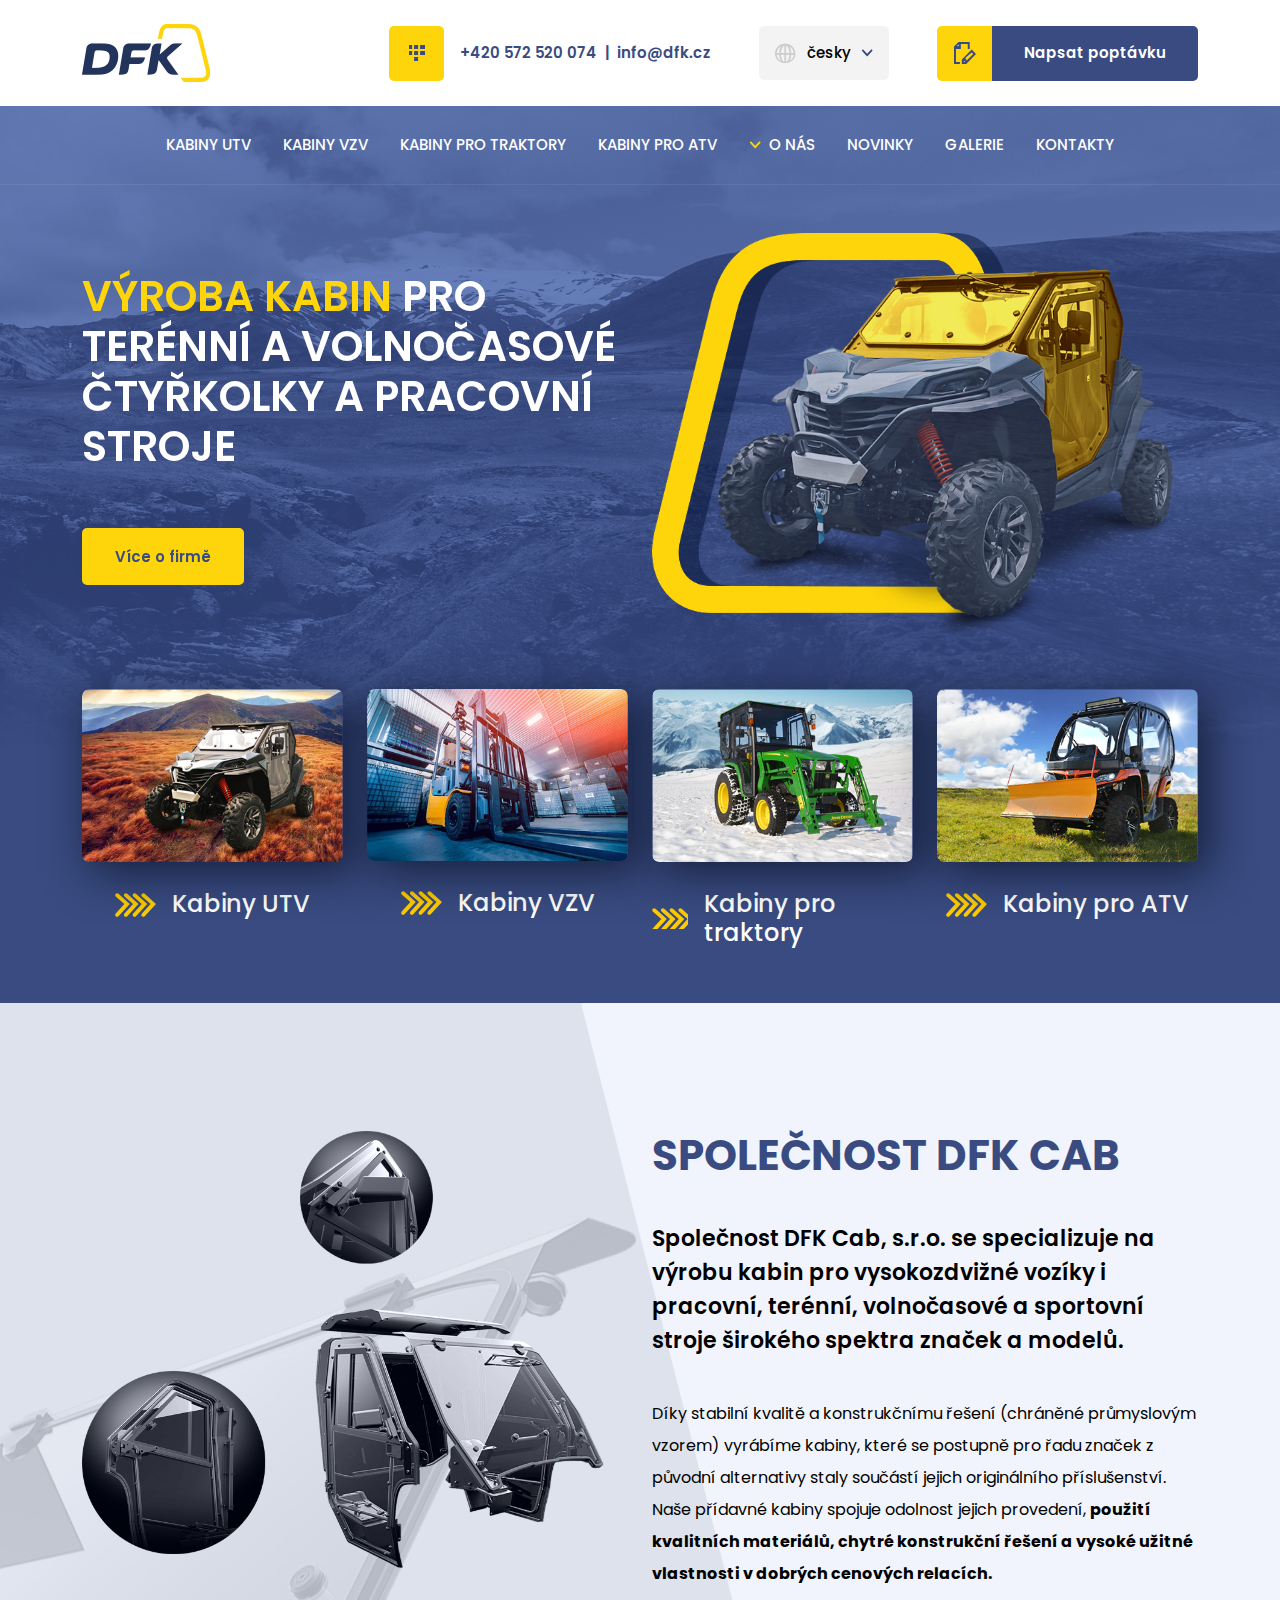
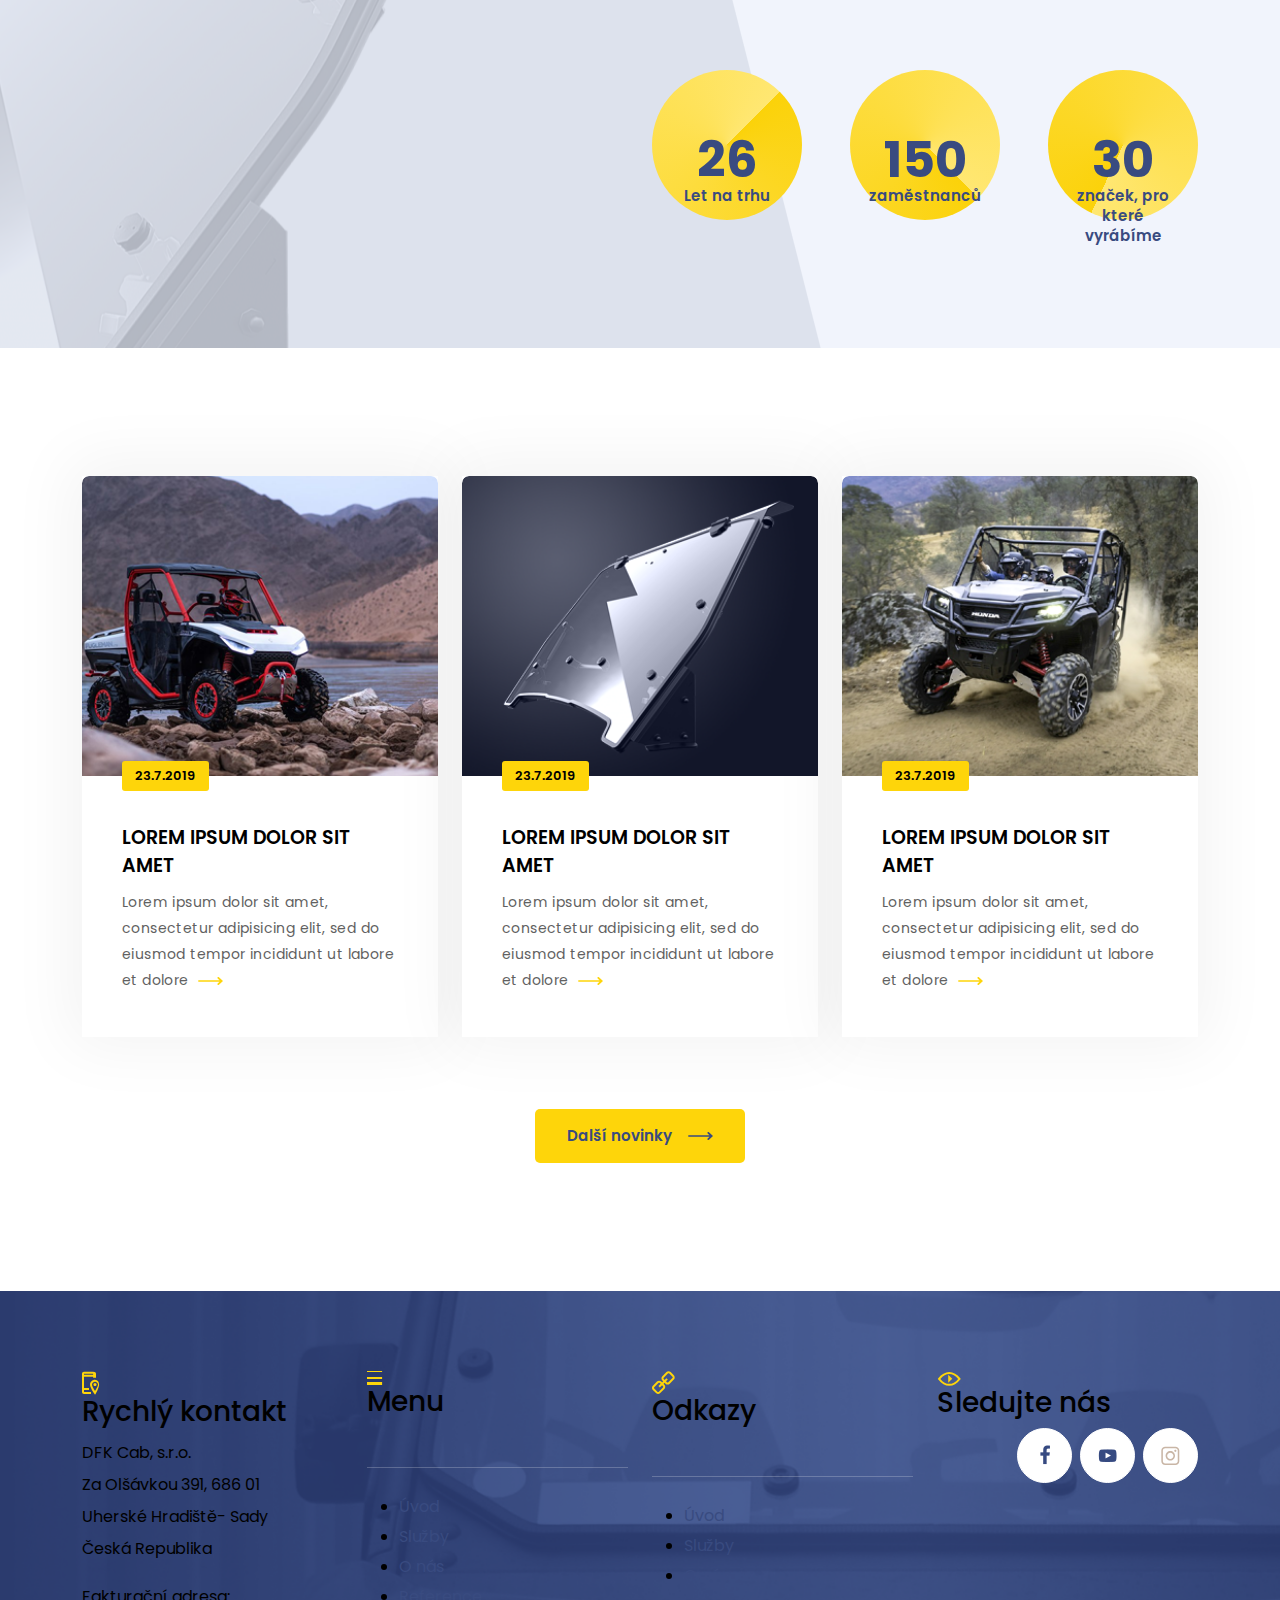
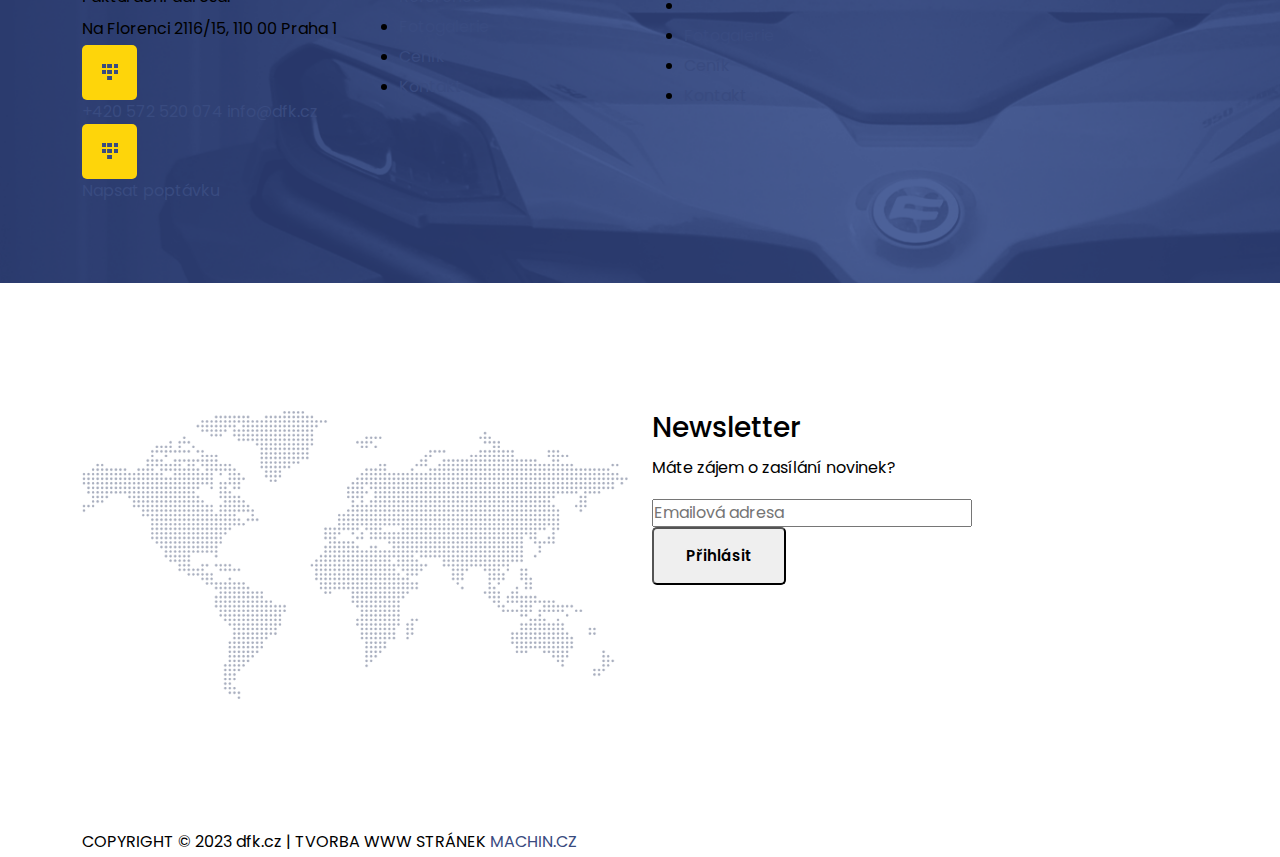
==== index.html @ b6620605 "homepage sections" ====
<!DOCTYPE html>
<html lang="cs">
<head>
    <!-- DEFAULTS -->
    <meta charset="UTF-8">
    <meta name="viewport" content="width=device-width, initial-scale=1.0">
    <title>VISIO-DENTE</title>
    <!-- FONTS -->
    <link rel="preconnect" href="https://fonts.googleapis.com">
    <link rel="preconnect" href="https://fonts.gstatic.com" crossorigin>
    <link href="https://fonts.googleapis.com/css2?family=Poppins:wght@300;400;500;600;700;800&display=swap" rel="stylesheet">
    <!-- STYLE -->
    <link rel="stylesheet" href="css/bootstrap.min.css">
    <link rel="stylesheet" href="css/owl.carousel.min.css">
    <link rel="stylesheet" href="css/owl.theme.default.min.css">
    <link rel="stylesheet" href="css/fancybox.css"> 
    <link rel="stylesheet" href="scss/main.css">
    <link rel="stylesheet" href="css/variables.css">
    <link rel="stylesheet" href="css/style.css">
</head>
<body>

    <!--
    <div class="header-message">
        <div class="container">
            <div class="header-message-content">
                <p>
                    <b>Lorem ipsum dolor sit amet,</b> consectetur adipisicing elit, sed do eiusmod tempor 
                    <a href="#">
                        incididunt ut labore.
                    </a>
                </p>
                <a href="" class="header-message-close">
                    <svg width="24" height="24" viewBox="0 0 24 24" fill="none" xmlns="http://www.w3.org/2000/svg"><path d="M6.2253 4.81108C5.83477 4.42056 5.20161 4.42056 4.81108 4.81108C4.42056 5.20161 4.42056 5.83477 4.81108 6.2253L10.5858 12L4.81114 17.7747C4.42062 18.1652 4.42062 18.7984 4.81114 19.1889C5.20167 19.5794 5.83483 19.5794 6.22535 19.1889L12 13.4142L17.7747 19.1889C18.1652 19.5794 18.7984 19.5794 19.1889 19.1889C19.5794 18.7984 19.5794 18.1652 19.1889 17.7747L13.4142 12L19.189 6.2253C19.5795 5.83477 19.5795 5.20161 19.189 4.81108C18.7985 4.42056 18.1653 4.42056 17.7748 4.81108L12 10.5858L6.2253 4.81108Z" fill="currentColor" /></svg>
                </a>
            </div>
        </div>
    </div>
    -->

    <div class="header">
        <div class="container">
            <nav class="header-nav navbar navbar-expand-lg navbar-light">
                <a class="header-logo" href="#">
                    <img src="img/logo.png" alt="logo" class="img-fluid">
                </a>
                <button class="navbar-toggler" type="button" data-bs-toggle="collapse" data-bs-target="#nav" aria-controls="nav" aria-expanded="false" aria-label="Toggle navigation">
                    <div class="animated-icon"><span></span><span></span><span></span></div>
                </button>
                <div class="collapse navbar-collapse" id="nav">
                    <div class="header-rightbox">
                        <div class="header-contact d-flex align-items-center">
                            <div class="theme-icon flex-shrink-0 me-3">
                                <svg xmlns="http://www.w3.org/2000/svg" xmlns:xlink="http://www.w3.org/1999/xlink" width="16px" height="16px">
                                    <path fill-rule="evenodd"  fill="rgb(57, 75, 128)" d="M11.1000,10.008 L11.1000,6.012 L16.000,6.012 L16.000,10.008 L11.1000,10.008 ZM11.1000,0.019 L16.000,0.019 L16.000,4.014 L11.1000,4.014 L11.1000,0.019 ZM5.1000,12.006 L9.1000,12.006 L9.1000,16.001 L5.1000,16.001 L5.1000,12.006 ZM5.1000,6.012 L9.1000,6.012 L9.1000,10.008 L5.1000,10.008 L5.1000,6.012 ZM5.1000,0.019 L9.1000,0.019 L9.1000,4.014 L5.1000,4.014 L5.1000,0.019 ZM-0.000,6.012 L3.1000,6.012 L3.1000,10.008 L-0.000,10.008 L-0.000,6.012 ZM-0.000,-0.001 L3.1000,-0.001 L3.1000,3.994 L-0.000,3.994 L-0.000,-0.001 Z"/>
                                </svg>
                            </div>
                            <div class="header-contact-content d-flex">
                                <a href="#">+420 572 520 074</a>
                                <a href="#">info@dfk.cz</a>
                            </div>
                        </div>
                        <div class="header-languages">
                            <div class="theme-dropdown">
                                <div class="theme-dropdown-header">
                                    <div class="theme-dropdown-header-icon">
                                        <svg xmlns="http://www.w3.org/2000/svg" xmlns:xlink="http://www.w3.org/1999/xlink" width="21px" height="21px">
                                            <path fill-rule="evenodd"  fill="rgb(205, 205, 205)" d="M10.220,0.561 C4.584,0.561 0.000,5.146 0.000,10.780 C0.000,16.415 4.584,20.1000 10.220,20.1000 C15.855,20.1000 20.439,16.415 20.439,10.780 C20.439,5.146 15.855,0.561 10.220,0.561 ZM18.693,9.929 L16.226,9.929 C16.105,7.332 15.436,5.041 14.407,3.374 C16.754,4.706 18.412,7.115 18.693,9.929 ZM9.368,2.439 L9.368,9.929 L5.914,9.929 C6.109,6.254 7.552,3.185 9.368,2.439 ZM9.368,11.632 L9.368,19.122 C7.552,18.376 6.109,15.307 5.914,11.632 L9.368,11.632 ZM11.071,19.122 L11.071,11.632 L14.525,11.632 C14.330,15.307 12.888,18.376 11.071,19.122 ZM11.071,9.929 L11.071,2.439 C12.888,3.185 14.330,6.254 14.525,9.929 L11.071,9.929 ZM6.032,3.374 C5.003,5.041 4.334,7.332 4.213,9.929 L1.747,9.929 C2.028,7.115 3.685,4.706 6.032,3.374 ZM1.747,11.632 L4.213,11.632 C4.334,14.228 5.003,16.519 6.032,18.188 C3.685,16.855 2.028,14.446 1.747,11.632 ZM14.407,18.188 C15.436,16.519 16.105,14.228 16.226,11.632 L18.693,11.632 C18.412,14.446 16.754,16.855 14.407,18.188 Z"/>
                                        </svg>
                                    </div>
                                    <div class="theme-dropdown-header-title">
                                        <span>česky</span>
                                    </div>
                                    <div class="theme-dropdown-header-arrow">
                                        <svg xmlns="http://www.w3.org/2000/svg" xmlns:xlink="http://www.w3.org/1999/xlink" width="12px" height="8px">
                                            <path fill-rule="evenodd"  fill="rgb(57, 75, 128)" d="M11.661,1.556 L10.408,0.150 L6.164,4.761 L1.921,0.150 L0.668,1.556 L4.912,6.168 L6.164,7.574 L7.417,6.168 L11.661,1.556 Z"/>
                                        </svg>
                                    </div>
                                </div>
                                <div class="theme-dropdown-content">
                                    <ul>
                                        <li>
                                            <a href="#">deutsch</a>
                                        </li>
                                        <li>
                                            <a href="#">english</a>
                                        </li>
                                    </ul>
                                </div>
                            </div>
                        </div>
                        <div class="header-button">
                            <a href="#" class="theme-button-icon">
                                <div class="theme-icon">
                                    <svg xmlns="http://www.w3.org/2000/svg" xmlns:xlink="http://www.w3.org/1999/xlink" width="22px" height="22px">
                                        <path fill-rule="evenodd"  fill="rgb(57, 75, 128)" d="M12.185,22.000 L7.852,22.000 L7.852,17.586 L17.668,7.586 L22.001,12.000 L12.185,22.000 ZM9.815,20.000 L11.372,20.000 L9.815,18.414 L9.815,20.000 ZM11.203,16.1000 L12.760,18.586 L19.225,12.000 L17.668,10.414 L11.203,16.1000 ZM13.742,2.000 L6.870,2.000 L6.870,7.000 L1.962,7.000 L1.962,20.000 L5.889,20.000 L5.889,22.000 L-0.001,22.000 L-0.001,4.586 L4.500,-0.000 L15.705,-0.000 L15.705,7.000 L13.742,7.000 L13.742,2.000 ZM4.907,2.414 L2.369,4.1000 L4.907,4.1000 L4.907,2.414 Z"/>
                                    </svg>
                                </div>
                                <div class="theme-button theme-button-highlight disable-hover">
                                    <span>Napsat poptávku</span>
                                </div>    
                            </a>
                        </div>
                    </div>
                </div>
            </nav>
        </div>
    </div>

    
    <div class="banner-homepage">
        <div class="banner-homepage-menu">
            <div class="container">
                <ul>
                    <li>
                        <a href="">Kabiny UTV</a>
                    </li>
                    <li>
                        <a href="">Kabiny vzv</a>
                    </li>
                    <li>
                        <a href="">Kabiny pro Traktory</a>
                    </li>
                    <li>
                        <a href="">Kabiny pro ATV</a>
                    </li>
                    <li class="dropdown-hover">
                        <a href="">
                            <svg xmlns="http://www.w3.org/2000/svg" xmlns:xlink="http://www.w3.org/1999/xlink" width="12px" height="8px">
                                <path fill-rule="evenodd"  fill="rgb(254, 213, 10)" d="M11.661,1.556 L10.409,0.150 L6.164,4.762 L1.920,0.150 L0.668,1.556 L4.912,6.168 L6.164,7.574 L7.417,6.168 L11.661,1.556 Z"/>
                            </svg>
                            O nás
                        </a>
                        <div class="dropdown-hover-menu">
                            <div>
                                <a href="" class="dropdown-hover-item">
                                    <svg xmlns="http://www.w3.org/2000/svg" xmlns:xlink="http://www.w3.org/1999/xlink" width="7px" height="11px"><path fill-rule="evenodd" fill="rgb(0, 0, 0)" d="M6.466,4.435 L2.522,0.470 C2.114,0.061 1.453,0.061 1.045,0.470 C0.637,0.880 0.637,1.544 1.045,1.953 L4.268,5.194 L1.045,8.435 C0.637,8.844 0.637,9.508 1.045,9.917 C1.249,10.122 1.516,10.224 1.784,10.224 C2.051,10.224 2.318,10.122 2.522,9.917 L6.466,5.954 C6.674,5.744 6.775,5.468 6.771,5.194 C6.775,4.920 6.674,4.644 6.466,4.435 Z"></path></svg>
                                    Náš příběh
                                </a>
                                <a href="" class="dropdown-hover-item">
                                    <svg xmlns="http://www.w3.org/2000/svg" xmlns:xlink="http://www.w3.org/1999/xlink" width="7px" height="11px"><path fill-rule="evenodd" fill="rgb(0, 0, 0)" d="M6.466,4.435 L2.522,0.470 C2.114,0.061 1.453,0.061 1.045,0.470 C0.637,0.880 0.637,1.544 1.045,1.953 L4.268,5.194 L1.045,8.435 C0.637,8.844 0.637,9.508 1.045,9.917 C1.249,10.122 1.516,10.224 1.784,10.224 C2.051,10.224 2.318,10.122 2.522,9.917 L6.466,5.954 C6.674,5.744 6.775,5.468 6.771,5.194 C6.775,4.920 6.674,4.644 6.466,4.435 Z"></path></svg>
                                    Kde pomáháme
                                </a>
                                <a href="" class="dropdown-hover-item">
                                    <svg xmlns="http://www.w3.org/2000/svg" xmlns:xlink="http://www.w3.org/1999/xlink" width="7px" height="11px"><path fill-rule="evenodd" fill="rgb(0, 0, 0)" d="M6.466,4.435 L2.522,0.470 C2.114,0.061 1.453,0.061 1.045,0.470 C0.637,0.880 0.637,1.544 1.045,1.953 L4.268,5.194 L1.045,8.435 C0.637,8.844 0.637,9.508 1.045,9.917 C1.249,10.122 1.516,10.224 1.784,10.224 C2.051,10.224 2.318,10.122 2.522,9.917 L6.466,5.954 C6.674,5.744 6.775,5.468 6.771,5.194 C6.775,4.920 6.674,4.644 6.466,4.435 Z"></path></svg>
                                    Reference
                                </a>
                            </div>
                        </div>
                    </li>
                    <li>
                        <a href="">Novinky</a>
                    </li>
                    <li>
                        <a href="">Galerie</a>
                    </li>
                    <li>
                        <a href="">Kontakty</a>
                    </li>
                </ul>
            </div>
        </div>
        <div class="banner-homepage-main">
            <div class="container">
                <div class="banner-homepage-owl owl-carousel owl-theme">
                    <div class="banner-homepage-main-item">
                        <div class="row">
                            <div class="col-12 col-xl-6">
                                <div class="banner-homepage-main-item-content">
                                    <h2><span>Výroba kabin</span> pro terénní a volnočasové čtyřkolky a pracovní stroje</h2>
                                    <a href="#" class="theme-button theme-button-bordered theme-button-highlight2">
                                        Více o firmě
                                    </a>
                                </div>
                            </div>
                            <div class="col-12 col-xl-6">
                                <div class="banner-homepage-main-item-image">
                                    <img src="img/section-banner-item.png" alt="item" class="img-fluid">
                                </div>
                            </div>
                        </div>
                    </div>
                </div>    
            </div>
        </div>
        <div class="banner-homepage-categories">
            <div class="container container-extended">
                <div class="row">
                    <div class="col-12 col-md-6 col-xl-3">
                        <a href="" class="banner-homepage-categories-item">
                            <div class="banner-homepage-categories-item-image">
                                <img src="img/section-categories-item1.png" alt="category">
                            </div>
                            <div class="banner-homepage-categories-item-title">
                                <svg xmlns="http://www.w3.org/2000/svg" xmlns:xlink="http://www.w3.org/1999/xlink" width="41px" height="24px">
                                    <path fill-rule="evenodd"  fill="rgb(255, 205, 0)" d="M29.708,23.247 C28.952,24.000 27.726,24.000 26.970,23.247 C26.592,22.870 26.402,22.376 26.402,21.883 C26.402,21.389 26.592,20.896 26.969,20.519 L35.523,11.1000 L26.970,3.481 C26.213,2.728 26.214,1.507 26.969,0.753 C27.726,0.000 28.952,0.000 29.708,0.753 L41.000,11.1000 L29.708,23.247 ZM20.971,23.247 C20.214,24.000 18.988,24.000 18.232,23.247 C17.854,22.870 17.665,22.376 17.665,21.883 C17.665,21.389 17.854,20.896 18.232,20.519 L26.785,11.1000 L18.232,3.481 C17.475,2.728 17.476,1.507 18.232,0.753 C18.988,0.000 20.214,0.000 20.970,0.753 L32.262,11.1000 L20.971,23.247 ZM12.233,23.247 C11.476,24.000 10.250,24.000 9.494,23.247 C9.116,22.870 8.927,22.376 8.927,21.883 C8.927,21.389 9.116,20.896 9.494,20.519 L18.047,11.1000 L9.494,3.481 C8.738,2.728 8.738,1.507 9.494,0.753 C10.250,0.000 11.476,0.000 12.233,0.753 L23.525,11.1000 L12.233,23.247 ZM3.495,23.247 C2.739,24.000 1.513,24.000 0.756,23.247 C0.378,22.870 0.189,22.376 0.189,21.883 C0.189,21.389 0.378,20.896 0.756,20.519 L9.309,11.1000 L0.756,3.481 C0.000,2.728 0.000,1.507 0.756,0.753 C1.513,0.000 2.739,0.000 3.495,0.753 L14.787,11.1000 L3.495,23.247 Z"/>
                                </svg>
                                <h3>
                                    Kabiny UTV
                                </h3>
                            </div>
                        </a>
                    </div>
                    <div class="col-12 col-md-6 col-xl-3">
                        <a href="" class="banner-homepage-categories-item">
                            <div class="banner-homepage-categories-item-image">
                                <img src="img/section-categories-item2.png" alt="category">
                            </div>
                            <div class="banner-homepage-categories-item-title">
                                <svg xmlns="http://www.w3.org/2000/svg" xmlns:xlink="http://www.w3.org/1999/xlink" width="41px" height="24px">
                                    <path fill-rule="evenodd"  fill="rgb(255, 205, 0)" d="M29.708,23.247 C28.952,24.000 27.726,24.000 26.970,23.247 C26.592,22.870 26.402,22.376 26.402,21.883 C26.402,21.389 26.592,20.896 26.969,20.519 L35.523,11.1000 L26.970,3.481 C26.213,2.728 26.214,1.507 26.969,0.753 C27.726,0.000 28.952,0.000 29.708,0.753 L41.000,11.1000 L29.708,23.247 ZM20.971,23.247 C20.214,24.000 18.988,24.000 18.232,23.247 C17.854,22.870 17.665,22.376 17.665,21.883 C17.665,21.389 17.854,20.896 18.232,20.519 L26.785,11.1000 L18.232,3.481 C17.475,2.728 17.476,1.507 18.232,0.753 C18.988,0.000 20.214,0.000 20.970,0.753 L32.262,11.1000 L20.971,23.247 ZM12.233,23.247 C11.476,24.000 10.250,24.000 9.494,23.247 C9.116,22.870 8.927,22.376 8.927,21.883 C8.927,21.389 9.116,20.896 9.494,20.519 L18.047,11.1000 L9.494,3.481 C8.738,2.728 8.738,1.507 9.494,0.753 C10.250,0.000 11.476,0.000 12.233,0.753 L23.525,11.1000 L12.233,23.247 ZM3.495,23.247 C2.739,24.000 1.513,24.000 0.756,23.247 C0.378,22.870 0.189,22.376 0.189,21.883 C0.189,21.389 0.378,20.896 0.756,20.519 L9.309,11.1000 L0.756,3.481 C0.000,2.728 0.000,1.507 0.756,0.753 C1.513,0.000 2.739,0.000 3.495,0.753 L14.787,11.1000 L3.495,23.247 Z"/>
                                </svg>
                                <h3>
                                    Kabiny VZV
                                </h3>
                            </div>
                        </a>
                    </div>
                    <div class="col-12 col-md-6 col-xl-3">
                        <a href="" class="banner-homepage-categories-item">
                            <div class="banner-homepage-categories-item-image">
                                <img src="img/section-categories-item3.png" alt="category">
                            </div>
                            <div class="banner-homepage-categories-item-title">
                                <svg xmlns="http://www.w3.org/2000/svg" xmlns:xlink="http://www.w3.org/1999/xlink" width="41px" height="24px">
                                    <path fill-rule="evenodd"  fill="rgb(255, 205, 0)" d="M29.708,23.247 C28.952,24.000 27.726,24.000 26.970,23.247 C26.592,22.870 26.402,22.376 26.402,21.883 C26.402,21.389 26.592,20.896 26.969,20.519 L35.523,11.1000 L26.970,3.481 C26.213,2.728 26.214,1.507 26.969,0.753 C27.726,0.000 28.952,0.000 29.708,0.753 L41.000,11.1000 L29.708,23.247 ZM20.971,23.247 C20.214,24.000 18.988,24.000 18.232,23.247 C17.854,22.870 17.665,22.376 17.665,21.883 C17.665,21.389 17.854,20.896 18.232,20.519 L26.785,11.1000 L18.232,3.481 C17.475,2.728 17.476,1.507 18.232,0.753 C18.988,0.000 20.214,0.000 20.970,0.753 L32.262,11.1000 L20.971,23.247 ZM12.233,23.247 C11.476,24.000 10.250,24.000 9.494,23.247 C9.116,22.870 8.927,22.376 8.927,21.883 C8.927,21.389 9.116,20.896 9.494,20.519 L18.047,11.1000 L9.494,3.481 C8.738,2.728 8.738,1.507 9.494,0.753 C10.250,0.000 11.476,0.000 12.233,0.753 L23.525,11.1000 L12.233,23.247 ZM3.495,23.247 C2.739,24.000 1.513,24.000 0.756,23.247 C0.378,22.870 0.189,22.376 0.189,21.883 C0.189,21.389 0.378,20.896 0.756,20.519 L9.309,11.1000 L0.756,3.481 C0.000,2.728 0.000,1.507 0.756,0.753 C1.513,0.000 2.739,0.000 3.495,0.753 L14.787,11.1000 L3.495,23.247 Z"/>
                                </svg>
                                <h3>
                                    Kabiny pro traktory
                                </h3>
                            </div>
                        </a>
                    </div>
                    <div class="col-12 col-md-6 col-xl-3">
                        <a href="" class="banner-homepage-categories-item">
                            <div class="banner-homepage-categories-item-image">
                                <img src="img/section-categories-item4.png" alt="category">
                            </div>
                            <div class="banner-homepage-categories-item-title">
                                <svg xmlns="http://www.w3.org/2000/svg" xmlns:xlink="http://www.w3.org/1999/xlink" width="41px" height="24px">
                                    <path fill-rule="evenodd"  fill="rgb(255, 205, 0)" d="M29.708,23.247 C28.952,24.000 27.726,24.000 26.970,23.247 C26.592,22.870 26.402,22.376 26.402,21.883 C26.402,21.389 26.592,20.896 26.969,20.519 L35.523,11.1000 L26.970,3.481 C26.213,2.728 26.214,1.507 26.969,0.753 C27.726,0.000 28.952,0.000 29.708,0.753 L41.000,11.1000 L29.708,23.247 ZM20.971,23.247 C20.214,24.000 18.988,24.000 18.232,23.247 C17.854,22.870 17.665,22.376 17.665,21.883 C17.665,21.389 17.854,20.896 18.232,20.519 L26.785,11.1000 L18.232,3.481 C17.475,2.728 17.476,1.507 18.232,0.753 C18.988,0.000 20.214,0.000 20.970,0.753 L32.262,11.1000 L20.971,23.247 ZM12.233,23.247 C11.476,24.000 10.250,24.000 9.494,23.247 C9.116,22.870 8.927,22.376 8.927,21.883 C8.927,21.389 9.116,20.896 9.494,20.519 L18.047,11.1000 L9.494,3.481 C8.738,2.728 8.738,1.507 9.494,0.753 C10.250,0.000 11.476,0.000 12.233,0.753 L23.525,11.1000 L12.233,23.247 ZM3.495,23.247 C2.739,24.000 1.513,24.000 0.756,23.247 C0.378,22.870 0.189,22.376 0.189,21.883 C0.189,21.389 0.378,20.896 0.756,20.519 L9.309,11.1000 L0.756,3.481 C0.000,2.728 0.000,1.507 0.756,0.753 C1.513,0.000 2.739,0.000 3.495,0.753 L14.787,11.1000 L3.495,23.247 Z"/>
                                </svg>
                                <h3>
                                    Kabiny pro ATV
                                </h3>
                            </div>
                        </a>
                    </div>
                </div>
            </div>
        </div>
    </div>

    <div class="section-aboutus section section-background">
        <div class="container">
            <div class="row">
                <div class="col-12 col-lg-6">
                    <img src="img/section-about-photo.png" alt="image" class="pe-xl-4">
                </div>
                <div class="col-12 col-lg-6">
                    <div class="section-aboutus-texts">
                        <h1 class="section-aboutus-title">Společnost DFK Cab</h1>
                        <p class="section-aboutus-largeText">Společnost DFK Cab, s.r.o. se specializuje na výrobu kabin pro vysokozdvižné vozíky i pracovní, terénní, volnočasové a sportovní stroje širokého spektra značek a modelů.</p>
                        <div class="section-output">
                            <p>Díky stabilní kvalitě a konstrukčnímu řešení (chráněné průmyslovým vzorem) vyrábíme kabiny, které se postupně pro řadu značek z původní alternativy staly součástí jejich originálního příslušenství.<br>Naše přídavné kabiny spojuje odolnost jejich provedení, <b>použití kvalitních materiálů, chytré konstrukční řešení a vysoké užitné vlastnosti v dobrých cenových relacích.</b></p>
                        </div>
                    </div>
                    <div class="section-aboutus-counters">
                        <div class="row">
                            <div class="col-12 col-md-6 col-xl-4">
                                <div class="section-aboutus-counters-item">
                                    <p>
                                        <span>26</span>
                                        Let na trhu
                                    </p>
                                </div>
                            </div>
                            <div class="col-12 col-md-6 col-xl-4">
                                <div class="section-aboutus-counters-item">
                                    <p>
                                        <span>150</span>
                                        zaměstnanců
                                    </p>
                                </div>
                            </div>
                            <div class="col-12 col-md-6 col-xl-4">
                                <div class="section-aboutus-counters-item">
                                    <p>
                                        <span>30</span>
                                        značek, pro které vyrábíme
                                    </p>
                                </div>
                            </div>
                        </div>
                    </div>
                </div>
            </div>
        </div>
    </div>

    <div class="section-news section">
        <div class="container">
            <div class="row">
                <div class="col-12 col-md-6 col-xl-4">
                    <div class="section-news-item">
                        <div class="position-relative">
                            <a href="#" class="section-news-item-image">
                                <img src="img/section-news-item1-image.png" alt="news" class="img-fluid">
                            </a>
                            <div class="section-news-item-date">23.7.2019</div>    
                        </div>
                        <div class="section-news-item-body">
                            <a href="#" class="section-news-item-title">
                                Lorem ipsum dolor sit amet
                            </a>
                            <p class="section-news-item-description">
                                Lorem ipsum dolor sit amet, consectetur adipisicing elit, sed do eiusmod tempor incididunt ut labore et dolore
                                <a href="" class="section-news-item-more">
                                    <svg xmlns="http://www.w3.org/2000/svg" xmlns:xlink="http://www.w3.org/1999/xlink" width="25px" height="8px">
                                        <path fill-rule="evenodd"  fill="rgb(254, 213, 10)" d="M24.971,4.001 L25.001,3.973 L20.942,0.236 C20.774,0.084 20.549,-0.001 20.310,-0.001 C20.071,-0.001 19.847,0.084 19.678,0.236 L19.651,0.260 C19.482,0.414 19.389,0.618 19.389,0.835 C19.389,1.051 19.482,1.255 19.651,1.408 L21.534,3.172 L0.893,3.172 C0.399,3.172 -0.002,3.536 -0.002,3.984 L-0.002,4.019 C-0.002,4.466 0.399,4.829 0.893,4.829 L21.534,4.829 L19.651,6.594 C19.482,6.747 19.389,6.950 19.389,7.167 C19.389,7.383 19.482,7.588 19.651,7.741 L19.678,7.765 C19.847,7.919 20.071,8.002 20.310,8.002 C20.549,8.002 20.774,7.919 20.942,7.765 L25.001,4.028 L24.971,4.001 Z"/>
                                    </svg>
                                </a>
                            </p>
                        </div>
                    </div>
                </div>
                <div class="col-12 col-md-6 col-xl-4">
                    <div class="section-news-item">
                        <div class="position-relative">
                            <a href="#" class="section-news-item-image">
                                <img src="img/section-news-item2-image.png" alt="news" class="img-fluid">
                            </a>
                            <div class="section-news-item-date">23.7.2019</div>    
                        </div>
                        <div class="section-news-item-body">
                            <a href="#" class="section-news-item-title">
                                Lorem ipsum dolor sit amet
                            </a>
                            <p class="section-news-item-description">
                                Lorem ipsum dolor sit amet, consectetur adipisicing elit, sed do eiusmod tempor incididunt ut labore et dolore
                                <a href="" class="section-news-item-more">
                                    <svg xmlns="http://www.w3.org/2000/svg" xmlns:xlink="http://www.w3.org/1999/xlink" width="25px" height="8px">
                                        <path fill-rule="evenodd"  fill="rgb(254, 213, 10)" d="M24.971,4.001 L25.001,3.973 L20.942,0.236 C20.774,0.084 20.549,-0.001 20.310,-0.001 C20.071,-0.001 19.847,0.084 19.678,0.236 L19.651,0.260 C19.482,0.414 19.389,0.618 19.389,0.835 C19.389,1.051 19.482,1.255 19.651,1.408 L21.534,3.172 L0.893,3.172 C0.399,3.172 -0.002,3.536 -0.002,3.984 L-0.002,4.019 C-0.002,4.466 0.399,4.829 0.893,4.829 L21.534,4.829 L19.651,6.594 C19.482,6.747 19.389,6.950 19.389,7.167 C19.389,7.383 19.482,7.588 19.651,7.741 L19.678,7.765 C19.847,7.919 20.071,8.002 20.310,8.002 C20.549,8.002 20.774,7.919 20.942,7.765 L25.001,4.028 L24.971,4.001 Z"/>
                                    </svg>
                                </a>
                            </p>
                        </div>
                    </div>
                </div>
                <div class="col-12 col-md-6 col-xl-4">
                    <div class="section-news-item">
                        <div class="position-relative">
                            <a href="#" class="section-news-item-image">
                                <img src="img/section-news-item3-image.png" alt="news" class="img-fluid">
                            </a>
                            <div class="section-news-item-date">23.7.2019</div>    
                        </div>
                        <div class="section-news-item-body">
                            <a href="#" class="section-news-item-title">
                                Lorem ipsum dolor sit amet
                            </a>
                            <p class="section-news-item-description">
                                Lorem ipsum dolor sit amet, consectetur adipisicing elit, sed do eiusmod tempor incididunt ut labore et dolore
                                <a href="" class="section-news-item-more">
                                    <svg xmlns="http://www.w3.org/2000/svg" xmlns:xlink="http://www.w3.org/1999/xlink" width="25px" height="8px">
                                        <path fill-rule="evenodd"  fill="rgb(254, 213, 10)" d="M24.971,4.001 L25.001,3.973 L20.942,0.236 C20.774,0.084 20.549,-0.001 20.310,-0.001 C20.071,-0.001 19.847,0.084 19.678,0.236 L19.651,0.260 C19.482,0.414 19.389,0.618 19.389,0.835 C19.389,1.051 19.482,1.255 19.651,1.408 L21.534,3.172 L0.893,3.172 C0.399,3.172 -0.002,3.536 -0.002,3.984 L-0.002,4.019 C-0.002,4.466 0.399,4.829 0.893,4.829 L21.534,4.829 L19.651,6.594 C19.482,6.747 19.389,6.950 19.389,7.167 C19.389,7.383 19.482,7.588 19.651,7.741 L19.678,7.765 C19.847,7.919 20.071,8.002 20.310,8.002 C20.549,8.002 20.774,7.919 20.942,7.765 L25.001,4.028 L24.971,4.001 Z"/>
                                    </svg>
                                </a>
                            </p>
                        </div>
                    </div>
                </div>
            </div>
            <div class="section-footer">
                <a href="" class="theme-button theme-button-highlight2 theme-button-arrow">
                    Další novinky
                    <svg xmlns="http://www.w3.org/2000/svg" xmlns:xlink="http://www.w3.org/1999/xlink" width="25px" height="8px">
                        <path fill-rule="evenodd"  fill="rgb(57, 75, 128)" d="M24.971,4.001 L25.001,3.973 L20.943,0.236 C20.774,0.084 20.549,-0.001 20.310,-0.001 C20.072,-0.001 19.847,0.084 19.678,0.236 L19.651,0.260 C19.482,0.414 19.389,0.618 19.389,0.834 C19.389,1.051 19.482,1.255 19.651,1.408 L21.534,3.172 L0.893,3.172 C0.399,3.172 -0.002,3.536 -0.002,3.984 L-0.002,4.019 C-0.002,4.466 0.399,4.829 0.893,4.829 L21.534,4.829 L19.651,6.594 C19.482,6.747 19.389,6.950 19.389,7.167 C19.389,7.383 19.482,7.588 19.651,7.741 L19.678,7.765 C19.847,7.919 20.072,8.002 20.310,8.002 C20.549,8.002 20.774,7.919 20.943,7.765 L25.001,4.028 L24.971,4.001 Z"/>
                    </svg>
                </a>
            </div>
        </div>
    </div>

    <div class="footer">
        <div class="container">
            <div class="row">
                <div class="col-12 col-md-6 col-xl-3">
                    <div class="footer-item">
                        <div class="footer-item-header">
                            <div>
                                <svg xmlns="http://www.w3.org/2000/svg" xmlns:xlink="http://www.w3.org/1999/xlink" width="18px" height="24px">
                                    <path fill-rule="evenodd"  fill="rgb(254, 213, 10)" d="M13.850,22.525 L13.015,23.798 L12.181,22.525 C11.487,21.468 8.028,16.070 8.028,13.670 C8.028,10.900 10.266,8.647 13.015,8.647 C15.764,8.647 17.1000,10.900 17.1000,13.670 C17.1000,16.070 14.542,21.468 13.850,22.525 ZM13.015,10.662 C11.368,10.662 10.028,12.011 10.028,13.670 C10.028,14.770 11.579,17.733 13.015,20.091 C14.449,17.733 16.000,14.770 16.000,13.670 C16.000,12.011 14.661,10.662 13.015,10.662 ZM11.420,13.502 C11.420,12.615 12.133,11.895 13.015,11.895 C13.894,11.895 14.609,12.615 14.609,13.502 C14.609,14.390 13.894,15.108 13.015,15.108 C12.133,15.108 11.420,14.390 11.420,13.502 ZM11.1000,5.850 L2.000,5.850 L2.000,16.933 L7.000,16.933 L7.000,18.948 L2.000,18.948 L2.000,20.962 L9.000,20.962 L9.000,22.978 L2.000,22.978 C0.897,22.978 0.000,22.073 0.000,20.962 L0.000,2.828 C0.000,1.717 0.897,0.813 2.000,0.813 L11.1000,0.813 C13.102,0.813 14.000,1.717 14.000,2.828 L14.000,6.858 L11.1000,6.858 L11.1000,5.850 ZM11.1000,2.828 L2.000,2.828 L2.000,3.835 L11.1000,3.835 L11.1000,2.828 Z"/>
                                </svg>
                            </div>
                            <div>
                                <h3>Rychlý kontakt</h3>
                            </div>
                        </div>
                        <div class="footer-item-content">
                            <div class="section-output">
                                <p>DFK Cab, s.r.o.<br>
                                Za Olšávkou 391, 686 01<br>
                                Uherské Hradiště- Sady<br>
                                Česká Republika</p>
                                <p>Fakturační adresa:<br>
                                Na Florenci 2116/15,  110 00 Praha 1</p>
                            </div>
                            <div class="footer-contact">
                                <div class="footer-contact-item footer-contact-item-telmail">
                                    <div class="theme-icon">
                                        <svg xmlns="http://www.w3.org/2000/svg" xmlns:xlink="http://www.w3.org/1999/xlink" width="16px" height="16px">
                                            <path fill-rule="evenodd"  fill="rgb(57, 75, 128)" d="M12.000,10.008 L12.000,6.012 L16.000,6.012 L16.000,10.008 L12.000,10.008 ZM12.000,0.019 L16.000,0.019 L16.000,4.015 L12.000,4.015 L12.000,0.019 ZM5.1000,12.005 L10.000,12.005 L10.000,16.001 L5.1000,16.001 L5.1000,12.005 ZM5.1000,6.012 L10.000,6.012 L10.000,10.008 L5.1000,10.008 L5.1000,6.012 ZM5.1000,0.019 L10.000,0.019 L10.000,4.015 L5.1000,4.015 L5.1000,0.019 ZM-0.000,6.012 L4.000,6.012 L4.000,10.008 L-0.000,10.008 L-0.000,6.012 ZM-0.000,-0.001 L4.000,-0.001 L4.000,3.994 L-0.000,3.994 L-0.000,-0.001 Z"/>
                                        </svg>
                                    </div>
                                    <div>
                                        <a href="">+420 572 520 074</a>
                                        <a href="">info@dfk.cz</a>
                                    </div>
                                </div>
                                <a href="" class="footer-contact-item footer-contact-item-request">
                                    <div class="theme-icon">
                                        <svg xmlns="http://www.w3.org/2000/svg" xmlns:xlink="http://www.w3.org/1999/xlink" width="16px" height="16px">
                                            <path fill-rule="evenodd"  fill="rgb(57, 75, 128)" d="M12.000,10.008 L12.000,6.012 L16.000,6.012 L16.000,10.008 L12.000,10.008 ZM12.000,0.019 L16.000,0.019 L16.000,4.015 L12.000,4.015 L12.000,0.019 ZM5.1000,12.005 L10.000,12.005 L10.000,16.001 L5.1000,16.001 L5.1000,12.005 ZM5.1000,6.012 L10.000,6.012 L10.000,10.008 L5.1000,10.008 L5.1000,6.012 ZM5.1000,0.019 L10.000,0.019 L10.000,4.015 L5.1000,4.015 L5.1000,0.019 ZM-0.000,6.012 L4.000,6.012 L4.000,10.008 L-0.000,10.008 L-0.000,6.012 ZM-0.000,-0.001 L4.000,-0.001 L4.000,3.994 L-0.000,3.994 L-0.000,-0.001 Z"/>
                                        </svg>
                                    </div>
                                    <div>
                                        <span>Napsat poptávku</span>
                                    </div>
                                </a>
                            </div>
                        </div>
                    </div>
                </div>
                <div class="col-12 col-md-6 col-xl-3">
                    <div class="footer-item">
                        <div class="footer-item-header">
                            <div>
                                <svg xmlns="http://www.w3.org/2000/svg" xmlns:xlink="http://www.w3.org/1999/xlink" width="16px" height="14px">
                                    <path fill-rule="evenodd"  fill="rgb(254, 213, 10)" d="M0.000,14.000 L0.000,11.1000 L15.1000,11.1000 L15.1000,14.000 L0.000,14.000 ZM0.000,6.000 L15.1000,6.000 L15.1000,8.000 L0.000,8.000 L0.000,6.000 ZM0.000,0.000 L15.1000,0.000 L15.1000,1.1000 L0.000,1.1000 L0.000,0.000 Z"/>
                                </svg>
                            </div>
                            <div>
                                <h3>Menu</h3>
                            </div>
                        </div>
                        <div class="footer-item-content">
                            <ul class="footer-menu">
                                <li>
                                    <a href="#">
                                        Úvod
                                    </a>
                                </li>
                                <li>
                                    <a href="#">
                                        Služby                                
                                    </a>
                                </li>
                                <li>
                                    <a href="#">
                                        O nás
                                    </a>
                                </li>
                                <li>
                                    <a href="#">
                                        Reference
                                    </a>
                                </li>
                                <li>
                                    <a href="#">
                                        Fotogalerie
                                    </a>
                                </li>
                                <li>
                                    <a href="#">
                                        Ceník
                                    </a>
                                </li>
                                <li>
                                    <a href="#">
                                        Kontakt
                                    </a>
                                </li>
                            </ul>
                        </div>
                    </div>
                </div>
                <div class="col-12 col-md-6 col-xl-3">
                    <div class="footer-item">
                        <div class="footer-item-header">
                            <div>
                                <svg xmlns="http://www.w3.org/2000/svg" xmlns:xlink="http://www.w3.org/1999/xlink" width="23px" height="23px">
                                    <path fill-rule="evenodd"  fill="rgb(254, 213, 10)" d="M13.475,12.633 C14.038,13.196 14.789,13.507 15.589,13.507 C16.389,13.507 17.139,13.196 17.703,12.632 L21.827,8.502 C22.992,7.334 22.992,5.434 21.827,4.267 L18.679,1.114 C17.554,-0.014 15.576,-0.014 14.451,1.114 L10.327,5.244 C9.764,5.808 9.453,6.560 9.453,7.362 C9.453,8.164 9.764,8.916 10.327,9.480 L11.189,10.344 L10.074,11.461 L9.211,10.597 C8.086,9.468 6.108,9.468 4.983,10.597 L0.859,14.727 C0.295,15.291 -0.015,16.043 -0.015,16.844 C-0.015,17.646 0.295,18.398 0.859,18.962 L4.007,22.115 C4.570,22.679 5.321,22.990 6.121,22.990 C6.921,22.990 7.671,22.679 8.235,22.114 L12.359,17.984 C13.524,16.816 13.524,14.917 12.359,13.749 L11.483,12.872 L12.599,11.755 L13.475,12.633 ZM10.949,15.160 C11.337,15.550 11.337,16.184 10.949,16.573 L6.825,20.702 C6.452,21.077 5.790,21.076 5.416,20.703 L2.268,17.550 C2.081,17.363 1.978,17.112 1.978,16.844 C1.978,16.576 2.081,16.325 2.268,16.138 L6.392,12.008 C6.579,11.820 6.829,11.718 7.097,11.718 C7.365,11.718 7.615,11.820 7.801,12.008 L8.665,12.872 L6.419,15.121 L7.829,16.532 L10.074,14.284 L10.949,15.160 ZM11.737,8.068 C11.550,7.881 11.447,7.630 11.447,7.362 C11.447,7.094 11.550,6.843 11.737,6.656 L15.860,2.525 C16.047,2.338 16.297,2.235 16.565,2.235 C16.833,2.235 17.083,2.338 17.270,2.525 L20.417,5.678 C20.806,6.068 20.806,6.701 20.417,7.090 L16.293,11.220 C15.920,11.595 15.258,11.594 14.884,11.220 L14.008,10.343 L15.802,8.547 L14.393,7.136 L12.599,8.932 L11.737,8.068 Z"/>
                                </svg>
                            </div>
                            <div>
                                <h3>Odkazy</h3>
                            </div>
                        </div>
                        <div class="footer-item-content">
                            <ul class="footer-menu">
                                <li>
                                    <a href="#">
                                        Úvod
                                    </a>
                                </li>
                                <li>
                                    <a href="#">
                                        Služby                                
                                    </a>
                                </li>
                                <li>
                                    <a href="#">
                                        O nás
                                    </a>
                                </li>
                                <li>
                                    <a href="#">
                                        Reference
                                    </a>
                                </li>
                                <li>
                                    <a href="#">
                                        Fotogalerie
                                    </a>
                                </li>
                                <li>
                                    <a href="#">
                                        Ceník
                                    </a>
                                </li>
                                <li>
                                    <a href="#">
                                        Kontakt
                                    </a>
                                </li>
                            </ul>
                        </div>
                    </div>
                </div>
                <div class="col-12 col-md-6 col-xl-3">
                    <div class="footer-item">
                        <div class="footer-item-header">
                            <div>
                                <svg xmlns="http://www.w3.org/2000/svg" xmlns:xlink="http://www.w3.org/1999/xlink" width="24px" height="15px">
                                    <path fill-rule="evenodd"  fill="rgb(254, 213, 10)" d="M23.282,8.488 C20.063,12.664 16.255,14.871 12.268,14.871 C8.281,14.871 4.473,12.664 1.254,8.488 L0.784,7.878 L1.254,7.267 C4.471,3.090 8.280,0.883 12.268,0.883 C16.256,0.883 20.065,3.090 23.282,7.267 L23.752,7.878 L23.282,8.488 ZM12.268,2.895 C9.129,2.895 6.060,4.614 3.357,7.878 C6.061,11.140 9.130,12.859 12.268,12.859 C15.406,12.859 18.475,11.140 21.179,7.878 C18.476,4.614 15.407,2.895 12.268,2.895 ZM11.206,3.805 L15.270,7.829 L11.206,11.853 L11.206,3.805 Z"/>
                               </svg>
                            </div>
                            <div>
                                <h3>Sledujte nás</h3>
                            </div>
                        </div>
                        <div class="footer-item-content">
                            <div class="footer-socials">
                                <ul>
                                    <li>
                                        <a href="" class="theme-icon">
                                            <svg xmlns="http://www.w3.org/2000/svg" xmlns:xlink="http://www.w3.org/1999/xlink" width="10px" height="20px">
                                                <image x="0px" y="0px" width="10px" height="20px"  xlink:href="[data-uri]" />
                                            </svg>
                                        </a>
                                    </li>
                                    <li>
                                        <a href="" class="theme-icon">
                                            <svg xmlns="http://www.w3.org/2000/svg" xmlns:xlink="http://www.w3.org/1999/xlink" width="19px" height="13px">
                                                <image x="0px" y="0px" width="19px" height="13px"  xlink:href="[data-uri]" />
                                            </svg>
                                        </a>
                                    </li>
                                    <li>
                                        <a href="" class="theme-icon">
                                            <svg xmlns="http://www.w3.org/2000/svg" xmlns:xlink="http://www.w3.org/1999/xlink" width="19px" height="19px">
                                                <path fill-rule="evenodd"  fill="rgb(57, 75, 128)" d="M14.437,18.993 L4.175,18.993 C2.051,18.993 0.322,17.283 0.322,15.179 L0.322,4.477 C0.322,2.374 2.051,0.663 4.175,0.663 L14.437,0.663 C16.562,0.663 18.291,2.374 18.291,4.477 L18.291,15.179 C18.291,17.283 16.562,18.993 14.437,18.993 ZM16.740,4.477 C16.740,3.240 15.707,2.235 14.437,2.235 L4.175,2.235 C2.906,2.235 1.872,3.240 1.872,4.477 L1.872,15.179 C1.872,16.415 2.906,17.422 4.175,17.422 L14.437,17.422 C15.707,17.422 16.740,16.415 16.740,15.179 L16.740,4.477 ZM14.348,5.944 C13.741,5.944 13.249,5.445 13.249,4.832 C13.249,4.217 13.741,3.718 14.348,3.718 C14.955,3.718 15.446,4.217 15.446,4.832 C15.446,5.445 14.955,5.944 14.348,5.944 ZM9.306,14.586 C6.716,14.586 4.609,12.452 4.609,9.828 C4.609,7.204 6.716,5.071 9.306,5.071 C11.896,5.071 14.004,7.204 14.004,9.828 C14.004,12.452 11.896,14.586 9.306,14.586 ZM9.306,6.641 C7.570,6.641 6.160,8.071 6.160,9.828 C6.160,11.585 7.570,13.014 9.306,13.014 C11.041,13.014 12.453,11.585 12.453,9.828 C12.453,8.071 11.041,6.641 9.306,6.641 Z"/>
                                            </svg>
                                        </a>
                                    </li>
                                </ul>
                            </div>
                        </div>
                    </div>
                </div>
            </div>
        </div>
    </div>

    <div class="section">
        <div class="container">
            <div class="row">
                <div class="col-12 col-xl-6">
                    <div class="section-map">
                        <img src="img/section-map-image.png" alt="map" class="img-fluid">
                    </div>
                </div>
                <div class="col-12 col-xl-6">
                    <div class="section-newsletter">
                        <div class="section-newsletter-heading">
                            <h3>Newsletter</h3>
                            <p>Máte zájem o zasílání novinek?</p>
                        </div>
                        <div class="section-newsletter-form">
                            <form class="theme-form">
                                <input type="text" placeholder="Emailová adresa">
                                <input type="submit" value="Přihlásit" class="theme-button theme-button-highlighted2">
                            </form>
                        </div>
                    </div>
                </div>
            </div>
        </div>
    </div>
    
    <div class="copyright">
        <div class="container">
            <p>COPYRIGHT © 2023 dfk.cz | TVORBA WWW STRÁNEK <a href="https://machin.cz/">MACHIN.CZ</a></p>
        </div>
    </div>
    
    <script src="js/jquery-3.6.1.min.js"></script>
    <script src="js/popper.min.js"></script>
    <script src="js/bootstrap.min.js"></script>
    <script src="js/fancybox.umd.js"></script>
    <script src="js/owl.carousel.min.js"></script>
    <script src="js/javascript.js"></script>
</body>
</html>
---- scss/main.css ----
* {
  font-family: var(--font);
  box-sizing: border-box;
  margin: 0;
  padding: 0;
}

html, body {
  height: 100%;
}

img, picture, video, canvas, svg {
  display: block;
  max-width: 100%;
  height: auto;
}

body {
  overflow-x: hidden;
}

body {
  background-color: var(--background-color);
}

a {
  text-decoration: none;
  color: var(--link-color);
}

a:hover {
  text-decoration: underline;
  color: var(--link-color);
}

h1, h2, h3, h4, h5, h6 {
  color: var(--primary-color);
  font-family: var(--font2);
}

p, li {
  color: var(--primary-color);
  font-size: 16px;
  line-height: 30px;
}

input, textarea {
  outline: none;
  box-shadow: none;
}

.navbar-toggler {
  border: none !important;
  box-shadow: none !important;
  outline: none !important;
}

.owl-carousel .owl-nav button {
  background: none !important;
  box-shadow: none !important;
  outline: none !important;
}

@keyframes shake {
  0% {
    transform: rotateZ(0);
  }
  10% {
    transform: rotateZ(-30deg);
  }
  20% {
    transform: rotateZ(15deg);
  }
  30% {
    transform: rotateZ(-10deg);
  }
  40% {
    transform: rotateZ(7.5deg);
  }
  50% {
    transform: rotateZ(-6deg);
  }
  60% {
    transform: rotateZ(5deg);
  }
  70% {
    transform: rotateZ(-4.2857142857deg);
  }
  80% {
    transform: rotateZ(3.75deg);
  }
  90% {
    transform: rotateZ(-3.3333333333deg);
  }
  100% {
    transform: rotateZ(0);
  }
}
.header {
  background-color: var(--background-color);
}
.header-message {
  position: relative;
  border-bottom: 1px solid var(--border-color);
  padding: 1rem 5rem 1rem 2rem;
}
@media (max-width: 991px) {
  .header-message {
    padding: 1rem 2rem 1rem 2rem;
  }
}
.header-message-content {
  width: fit-content;
  width: -moz-fit-content;
  margin: 0 auto;
  background-image: url("../img/icon-info-grey.png");
  background-repeat: no-repeat;
  background-position: left center;
  padding-left: 2.25rem;
}
.header-message-content p {
  margin-bottom: 0;
  font-size: 15px;
  color: var(--primary-color);
}
@media (max-width: 991px) {
  .header-message-content {
    display: flex;
    justify-content: center;
    align-items: center;
    flex-direction: column;
  }
}
@media (max-width: 768px) {
  .header-message-content {
    background-position: center top;
    padding-left: 0;
    padding-top: 2rem;
    text-align: center;
  }
}
.header-message-close {
  position: absolute;
  top: 50%;
  transform: translateY(-50%);
  right: 2rem;
  border: 1px solid var(--border-color);
  padding: 0.25rem;
  border-radius: 50%;
  transition-duration: 0.15s;
}
.header-message-close svg, .header-message-close path {
  transition-duration: 0.15s;
  fill: var(--border-color);
}
.header-message-close:hover {
  border-color: var(--highlight-color);
}
.header-message-close:hover svg, .header-message-close:hover path {
  fill: var(--highlight-color);
}
@media (max-width: 991px) {
  .header-message-close {
    position: unset;
    width: fit-content;
    width: -moz-fit-content;
    transform: none;
    margin-top: 0.4rem;
  }
}
@media (max-width: 991px) {
  .header-logo {
    margin-left: 1rem;
    max-width: 40%;
  }
  .header-logo img {
    margin-right: 1rem;
  }
  .header .navbar-toggler {
    margin-right: 0.8rem;
  }
}
.header-nav {
  padding: 1.5rem 0;
}
@media (max-width: 1200px) {
  .header-nav {
    flex-wrap: wrap;
    display: flex;
    justify-content: center;
    align-items: center;
  }
}
@media (max-width: 991px) {
  .header-nav {
    justify-content: space-between;
    padding: 1.5rem 0 1.5rem;
  }
}
.header #nav {
  justify-content: end;
}
.header-rightbox {
  display: flex;
  justify-content: center;
  align-items: center;
  margin: 0 -1.5rem;
}
.header-rightbox > div {
  padding: 0 1.5rem;
}
.header-contact-content a {
  font-size: 15px;
  font-weight: 600;
  transition: 0.1s all;
}
.header-contact-content a:hover {
  color: var(--highlight-color2);
  text-decoration: none;
}
.header-contact-content > a:not(:last-child)::after {
  content: "|";
  margin: 0 0.5rem;
  color: var(--link-color) !important;
}
.header .navbar-toggler {
  padding-right: 0;
  padding-top: 0;
  margin-top: -0.25rem;
}
.header .animated-icon {
  width: 30px;
  height: 20px;
  position: relative;
  margin: 0px;
  transform: rotate(0deg);
  cursor: pointer;
  transition: 0.5s ease-in-out;
}
.header .animated-icon span {
  display: block;
  position: absolute;
  height: 3px;
  width: 100%;
  border-radius: 9px;
  opacity: 1;
  left: 0;
  transform: rotate(0deg);
  transition: 0.25s ease-in-out;
  background: var(--highlight-color);
}
.header .animated-icon span:nth-child(1) {
  top: 0px;
}
.header .animated-icon span:nth-child(2) {
  top: 10px;
}
.header .animated-icon span:nth-child(3) {
  top: 20px;
}
.header .animated-icon.open span:nth-child(1) {
  top: 11px;
  transform: rotate(135deg);
}
.header .animated-icon.open span:nth-child(2) {
  opacity: 0;
  left: -60px;
}
.header .animated-icon.open span:nth-child(3) {
  top: 11px;
  transform: rotate(-135deg);
}

.header {
  background-color: var(--background-color);
}
.header-message {
  position: relative;
  border-bottom: 1px solid var(--border-color);
  padding: 1rem 5rem 1rem 2rem;
}
@media (max-width: 991px) {
  .header-message {
    padding: 1rem 2rem 1rem 2rem;
  }
}
.header-message-content {
  width: fit-content;
  width: -moz-fit-content;
  margin: 0 auto;
  background-image: url("../img/icon-info-grey.png");
  background-repeat: no-repeat;
  background-position: left center;
  padding-left: 2.25rem;
}
.header-message-content p {
  margin-bottom: 0;
  font-size: 15px;
  color: var(--primary-color);
}
@media (max-width: 991px) {
  .header-message-content {
    display: flex;
    justify-content: center;
    align-items: center;
    flex-direction: column;
  }
}
@media (max-width: 768px) {
  .header-message-content {
    background-position: center top;
    padding-left: 0;
    padding-top: 2rem;
    text-align: center;
  }
}
.header-message-close {
  position: absolute;
  top: 50%;
  transform: translateY(-50%);
  right: 2rem;
  border: 1px solid var(--border-color);
  padding: 0.25rem;
  border-radius: 50%;
  transition-duration: 0.15s;
}
.header-message-close svg, .header-message-close path {
  transition-duration: 0.15s;
  fill: var(--border-color);
}
.header-message-close:hover {
  border-color: var(--highlight-color);
}
.header-message-close:hover svg, .header-message-close:hover path {
  fill: var(--highlight-color);
}
@media (max-width: 991px) {
  .header-message-close {
    position: unset;
    width: fit-content;
    width: -moz-fit-content;
    transform: none;
    margin-top: 0.4rem;
  }
}
@media (max-width: 991px) {
  .header-logo {
    margin-left: 1rem;
    max-width: 40%;
  }
  .header-logo img {
    margin-right: 1rem;
  }
  .header .navbar-toggler {
    margin-right: 0.8rem;
  }
}
.header-nav {
  padding: 1.5rem 0;
}
@media (max-width: 1200px) {
  .header-nav {
    flex-wrap: wrap;
    display: flex;
    justify-content: center;
    align-items: center;
  }
}
@media (max-width: 991px) {
  .header-nav {
    justify-content: space-between;
    padding: 1.5rem 0 1.5rem;
  }
}
.header #nav {
  justify-content: end;
}
.header-rightbox {
  display: flex;
  justify-content: center;
  align-items: center;
  margin: 0 -1.5rem;
}
.header-rightbox > div {
  padding: 0 1.5rem;
}
.header-contact-content a {
  font-size: 15px;
  font-weight: 600;
  transition: 0.1s all;
}
.header-contact-content a:hover {
  color: var(--highlight-color2);
  text-decoration: none;
}
.header-contact-content > a:not(:last-child)::after {
  content: "|";
  margin: 0 0.5rem;
  color: var(--link-color) !important;
}
.header .navbar-toggler {
  padding-right: 0;
  padding-top: 0;
  margin-top: -0.25rem;
}
.header .animated-icon {
  width: 30px;
  height: 20px;
  position: relative;
  margin: 0px;
  transform: rotate(0deg);
  cursor: pointer;
  transition: 0.5s ease-in-out;
}
.header .animated-icon span {
  display: block;
  position: absolute;
  height: 3px;
  width: 100%;
  border-radius: 9px;
  opacity: 1;
  left: 0;
  transform: rotate(0deg);
  transition: 0.25s ease-in-out;
  background: var(--highlight-color);
}
.header .animated-icon span:nth-child(1) {
  top: 0px;
}
.header .animated-icon span:nth-child(2) {
  top: 10px;
}
.header .animated-icon span:nth-child(3) {
  top: 20px;
}
.header .animated-icon.open span:nth-child(1) {
  top: 11px;
  transform: rotate(135deg);
}
.header .animated-icon.open span:nth-child(2) {
  opacity: 0;
  left: -60px;
}
.header .animated-icon.open span:nth-child(3) {
  top: 11px;
  transform: rotate(-135deg);
}

.theme-button {
  display: flex;
  justify-content: center;
  align-items: center;
  width: fit-content;
  width: -moz-fit-content;
  font-size: 15px;
  font-weight: 600;
  padding: 1rem 2rem;
  transition: 0.25s;
  border-radius: var(--button-radius);
}
.theme-button:hover {
  text-decoration: none;
}
.theme-button span {
  position: relative;
}
.theme-button span::after {
  content: "";
  height: 2px;
  background-color: transparent;
  width: 100%;
  position: absolute;
  left: 0;
  right: 0;
  bottom: -2px;
  transition-duration: 0.1s;
}
.theme-button-arrow svg {
  margin-left: 1rem;
}
.theme-button-arrow svg path {
  transition-duration: 0.1s;
}
.theme-button-arrow:hover.theme-button-highlight svg path {
  fill: var(--highlight-color);
}
.theme-button-arrow:hover.theme-button-highlight2 svg path {
  fill: var(--secondary-color);
}
.theme-button-bordered {
  border: 2px solid;
  padding: 0.95rem 1.95rem;
}
.theme-button-highlight {
  border-color: var(--highlight-color);
  background-color: var(--highlight-color);
  color: var(--secondary-color);
}
.theme-button-highlight:not(.disable-hover):hover {
  color: var(--highlight-color);
  background-color: var(--highlight-color2);
}
.theme-button-highlight2 {
  border-color: var(--highlight-color2);
  background-color: var(--highlight-color2);
  color: var(--highlight-color);
}
.theme-button-highlight2:not(.disable-hover):hover {
  color: var(--secondary-color);
  background-color: var(--highlight-color);
}
.theme-button-bordered:hover.theme-button-highlight {
  color: var(--highlight-color);
}
.theme-button-bordered:hover.theme-button-highlight2 {
  color: var(--highlight-color2);
}
.theme-button-icon {
  display: flex;
}
.theme-button-icon:hover {
  text-decoration: none;
}
.theme-button-icon:hover .theme-button span::after {
  background-color: var(--secondary-color);
}
.theme-button-icon .theme-icon {
  border-top-right-radius: 0;
  border-bottom-right-radius: 0;
}
.theme-button-icon .theme-button {
  border-top-left-radius: 0;
  border-bottom-left-radius: 0;
}

.theme-icon {
  background-color: var(--highlight-color2);
  border-radius: var(--button-radius);
  width: 55px;
  aspect-ratio: 1/1;
  flex-shrink: 0;
  transition: 0.25s;
  display: flex;
  justify-content: center;
  align-items: center;
}
.theme-icon svg {
  max-width: 40px;
  max-height: 40px;
}
.theme-icon svg, .theme-icon svg > path {
  fill: var(--highlight-color);
}

.theme-dropdown {
  position: relative;
}
.theme-dropdown-header {
  background-color: var(--dropdown-color);
  border-radius: var(--button-radius);
  display: flex;
  align-items: center;
  justify-content: space-between;
  padding: 1rem;
  cursor: pointer;
}
.theme-dropdown-header-icon {
  margin-right: 0.65rem;
}
.theme-dropdown-header-icon path {
  transition-duration: 0.1s;
  fill: var(--dropdown-icon-color);
}
.theme-dropdown-header:hover .theme-dropdown-header-icon path {
  fill: var(--highlight-color);
}
.theme-dropdown-header-title, .theme-dropdown-header-title span {
  color: var(--primary-color);
  font-size: 15px;
  font-weight: 500;
}
.theme-dropdown-header-arrow {
  margin-left: 0.65rem;
}
.theme-dropdown-header-arrow path {
  fill: var(--highlight-color);
}
.theme-dropdown-content {
  background-color: var(--dropdown-content-color);
  border-radius: var(--button-radius);
  display: none;
  position: absolute;
  z-index: 9999;
  left: 0;
  right: 0;
  min-width: 100%;
  width: -moz-max-content;
  width: max-content;
  padding: 1rem;
  margin-top: 0.25rem;
}
.theme-dropdown-content ul {
  list-style: none;
  padding: 0;
  margin: 0;
}
.theme-dropdown-content ul a {
  color: var(--primary-color);
  font-size: 15px;
  font-weight: 500;
}
.theme-dropdown.active > .theme-dropdown-content {
  display: block;
}

.banner-homepage {
  position: relative;
  background-image: var(--banner-homepage-background);
  background-repeat: no-repeat;
  background-size: cover;
  padding-bottom: 2.5rem;
  /*
  &-inner {
      position: relative;
      .homepage-banner-background-1, .homepage-banner-background-2, .homepage-banner-background-3::before, .homepage-banner-background-3::after {
          background-color: var(--background-secondary-color);
          content: "";
          z-index: 1;
          position: absolute;
          display: block;
          border-radius: var(--border-radius);
      }
      .homepage-banner-background-1 {
          top: 0;
          left: 13rem;
          right: 2.75rem;
          bottom: 0;
          @include media("lg") {
              right: 0;
          }
          @include media("sm") {
              left: 8rem;
          }
      }
      .homepage-banner-background-2 {
          top: 0;
          left: 0;
          right: 2.75rem;
          bottom: 4rem;
      }
      .homepage-banner-background-3 {
          &::after {
              bottom: 0;
              left: 9rem;
              width: 30px;
              height: 30px;
              right: 30px;
              border-top-right-radius: 20px;
              border: 32px solid #fff;
              @include media("sm") {
                  left: 4rem;
              }
          }
          &::before {
              bottom: 45px;
              left: 11rem;
              width: 40px;
              height: 40px;
              @include media("sm") {
                  left: 7rem;
              }
          }
      }
  }
  &-owl {
      z-index: 2;
      .owl-nav {
          position: absolute;
          bottom: 0.4rem;
          left: 5.85rem;
          display: flex;
          margin-top: 0;
          @include media("sm") {
              left: .85rem;
          }
          & > button {
              border: 2px solid var(--background-secondary-color) !important;
              display: flex !important;
              align-items: center;
              justify-content: center;
              width: 48px;
              height: 48px;
              margin: 0 !important;
              border-radius: 50% !important;
              transition: 0.15s all;
              &.owl-next {
                  transform: rotate(180deg);
              }
              &:not(:last-child) {
                  margin-right: .25rem !important;
              }
              &:hover {
                  border-color: var(--button-color) !important;
              }
          }
      }
  }
  &-item {
      position: relative;
      &-image {
          max-width: 65%;
          margin-left: auto;
          @include media("lg") {
              max-width: 100%;
              margin: 0 3rem;
          }
          @include media("md") {
              margin: 0 2rem;
          }
          @include media("sm") {
              margin: 0 1.5rem;
          }
          img {
              border-radius: var(--border-radius);
              margin-bottom: 2rem;
              height: 700px;
              width: 1070px !important;
              object-fit: cover;
              margin-left: auto;
              @include media("xxxl") {
                  width: 980px !important;
              }
              @include media("xxl") {
                  width: 700px !important;
              }
              @include media("xl") {
                  width: 500px !important;
              }
              @include media("lg") {
                  width: 100% !important;
                  height: 300px;
                  margin-bottom: 7rem;
              }
              @include media("md") {
                  margin-bottom: 5.75rem;
              }
          }
      }
      &-content {
          position: absolute;
          top: 45%;
          left: 0;
          right: 0;
          bottom: 0;
          transform: translate(0,-50%);
          @include media("xxl") {
              top: 42.5%;
          }
          @include media("lg") {
              transform: none;
              position: unset;
              padding: 3rem 0;
          }
          @include media("md") {
              padding: 3rem 1.5rem;
          }
          &-limit {
              max-width: 40%;
              @include media("xxl") {
                  max-width: 50%;
              }
              @include media("xl") {
                  max-width: 60%;
              }
              @include media("lg") {
                  max-width: 100%;
              }
          }
          h2 {
              font-size: 90px;
              line-height: 85px;
              font-weight: 500;
              color: var(--primary-color);
              margin-bottom: 2.5rem;
              @include media("md") {
                  font-size: 55px;
                  line-height: 60px;
              }
              @include media("sm") {
                  font-size: 50px;
                  line-height: 55px;
              }
          }
          p {
              font-size: 18px;
              line-height: 30px;
              font-weight: 600;
              color: var(--primary-color);
              margin-right: 7.5rem;
              margin-bottom: 2rem;
              @include media("lg") {
                  margin-right: 0;
              }
              @include media("md") {
                  font-weight: 500;
                  font-size: 16px;
                  line-height: 26px;
              }
          }
      }
  }
  &-popup {
      position: absolute;
      z-index: 2;
      right: -2rem;
      top: 50%;
      transform: translate(0,-50%);
      background-color: var(--background-color);
      box-shadow: 2.93px 8.51px 29px 0px rgba(0, 0, 0, 0.08);
      border-radius: var(--popup-radius);
      padding: 1.5rem 2.25rem;
      @include flexCenterDir(column);
      max-width: 280px;
      @include media("lg") {
          position: unset;
          max-width: 100%;
          transform: none;
          margin-top: 3rem;
      }
      h3 {
          font-size: 38px;
          text-align: center;
          margin: 1rem 0;
          span {
              font-family: var(--font2);
              font-weight: 600;
              @include media("sm") {
                  display: block;
              }
          }
      }
  }*/
}
.banner-homepage-menu {
  border-bottom: 1px solid var(--border-color-light);
  padding: 1.5rem 0;
}
.banner-homepage-menu ul {
  list-style: none;
  margin: 0;
  padding: 0;
  display: flex;
  justify-content: center;
  align-items: center;
  flex-wrap: wrap;
}
.banner-homepage-menu ul li.dropdown-hover:hover .dropdown-hover-menu {
  display: block !important;
}
.banner-homepage-menu ul li.dropdown-hover > a > svg {
  display: inline-block;
  margin-top: -2px;
  margin-right: 0.25rem;
}
.banner-homepage-menu ul li .dropdown-hover {
  position: relative;
}
.banner-homepage-menu ul li .dropdown-hover-menu {
  position: absolute;
  display: none;
  z-index: 1000;
  margin-left: 1rem;
  padding-top: 0.5rem;
}
@media (max-width: 991px) {
  .banner-homepage-menu ul li .dropdown-hover-menu {
    margin-left: 0;
    margin-bottom: 0.65rem;
    padding-top: 0.65rem;
    border-top: 1px solid var(--border-color);
  }
}
.banner-homepage-menu ul li .dropdown-hover-menu > div {
  padding: 1rem 1.25rem;
  background-color: var(--background-color);
  border: 1px solid var(--background-secondary-color);
  border-radius: var(--button-radius);
}
@media (max-width: 991px) {
  .banner-homepage-menu ul li .dropdown-hover-menu > div {
    padding: 0 1rem;
    border: 0;
  }
  .banner-homepage-menu ul li .dropdown-hover-menu > div svg {
    display: none;
  }
}
@media (max-width: 991px) {
  .banner-homepage-menu ul li .dropdown-hover-menu {
    position: unset;
    text-align: center;
  }
}
.banner-homepage-menu ul li .dropdown-hover-item {
  color: var(--highlight-color);
  transition-duration: 0.1s;
  display: flex;
  align-items: center;
  min-width: 275px;
  padding: 0;
}
.banner-homepage-menu ul li .dropdown-hover-item svg {
  margin-right: 0.75rem;
}
.banner-homepage-menu ul li .dropdown-hover-item svg path {
  fill: var(--highlight-color);
  transition-duration: 0.1s;
}
.banner-homepage-menu ul li .dropdown-hover-item:hover {
  color: var(--highlight-color2);
  text-decoration: none;
}
.banner-homepage-menu ul li .dropdown-hover-item:hover svg path {
  fill: var(--highlight-color2);
}
@media (max-width: 991px) {
  .banner-homepage-menu ul li .dropdown-hover-item {
    line-height: 30px;
    font-weight: 400;
    min-width: unset;
  }
}
.banner-homepage-menu ul li a {
  color: var(--secondary-color);
  font-size: 15px;
  font-weight: 500;
  text-transform: uppercase;
  padding: 0.75rem 1rem;
  text-decoration: none;
  position: relative;
}
.banner-homepage-menu ul li a:hover {
  color: var(--highlight-color2);
}
.banner-homepage-menu ul li.active .nav-link, .banner-homepage-menu ul li .nav-link:hover {
  color: var(--highlight-color);
}
.banner-homepage-main {
  margin: 3rem 0;
}
.banner-homepage-main-item-content {
  height: 100%;
  display: flex;
  flex-direction: column;
  justify-content: center;
}
.banner-homepage-main-item-content h2 {
  font-size: 42px;
  line-height: 50px;
  font-weight: 600;
  text-transform: uppercase;
  color: var(--secondary-color);
  margin-top: -1rem;
  margin-bottom: 3.5rem;
}
.banner-homepage-main-item-content h2 span {
  color: var(--highlight-color2);
}
.banner-homepage-main-item-content p {
  color: var(--secondary-color);
  margin-bottom: 3.5rem;
}
.banner-homepage-categories-item {
  display: block;
  margin-bottom: 1rem;
}
.banner-homepage-categories-item-image {
  position: relative;
  overflow: hidden;
  border-radius: var(--border-radius);
  box-shadow: 9.031px 9.351px 46px 0px rgba(7, 14, 32, 0.73);
  margin-bottom: 1.75rem;
}
.banner-homepage-categories-item-image img {
  border-radius: var(--border-radius);
  display: block;
  width: 100%;
}
.banner-homepage-categories-item-image::before {
  position: absolute;
  top: 0;
  left: -75%;
  z-index: 2;
  display: block;
  content: "";
  width: 50%;
  height: 100%;
  background: linear-gradient(to right, rgba(255, 255, 255, 0) 0%, rgba(255, 255, 255, 0.3) 100%);
  transform: skewX(-25deg);
}
@keyframes shine {
  100% {
    left: 125%;
  }
}
.banner-homepage-categories-item:hover .banner-homepage-categories-item-image::before {
  animation: shine 0.75s;
}
.banner-homepage-categories-item-title {
  display: flex;
  justify-content: center;
  align-items: center;
}
.banner-homepage-categories-item-title svg {
  margin-right: 1rem;
}
.banner-homepage-categories-item-title h3 {
  color: var(--secondary-color);
  font-weight: 500;
  font-size: 24px;
  margin-bottom: 0;
  transition: 0.1s all;
}
.banner-homepage-categories-item:hover .banner-homepage-categories-item-title h3 {
  color: var(--highlight-color2);
}

.subpage-banner-breadcrumb ul {
  list-style: none;
  margin: 0;
  padding: 0;
  display: flex;
}
.subpage-banner-breadcrumb ul li {
  display: flex;
}
.subpage-banner-breadcrumb ul li:not(:last-child)::after {
  content: "/";
  margin: 0 0.5rem;
  font-size: 17px;
  text-transform: uppercase;
  font-weight: 600;
}
.subpage-banner-breadcrumb ul li a {
  color: var(--primary-color);
  font-size: 17px;
  text-transform: uppercase;
  font-weight: 600;
}
.subpage-banner-breadcrumb ul li.active a {
  color: var(--button-color);
}
@media (max-width: 991px) {
  .subpage-banner-breadcrumb {
    display: none;
  }
}
.subpage-banner-inner {
  background-image: var(--header-background);
  background-repeat: no-repeat;
  background-size: cover;
  padding: 6rem 0 6rem;
  border-radius: var(--popup-radius);
}
.subpage-banner-inner h1 {
  color: var(--primary-color);
  font-size: 70px;
  margin-bottom: 1.5rem;
}
@media (max-width: 991px) {
  .subpage-banner-inner h1 {
    margin-bottom: 0rem;
  }
}
@media (max-width: 768px) {
  .subpage-banner-inner h1 {
    font-size: 45px;
    line-height: 50px;
  }
}
@media (max-width: 991px) {
  .subpage-banner-inner {
    padding: 5rem 1rem;
  }
}
@media (max-width: 576px) {
  .subpage-banner-inner {
    padding: 3rem 1rem;
  }
}
@media (max-width: 768px) {
  .subpage-banner-inner {
    text-align: center;
  }
}

.section {
  padding: 8rem 0;
}
@media (max-width: 768px) {
  .section {
    padding: 4rem 0;
  }
}
.section-background {
  background-color: var(--section-color);
}
.section-footer {
  margin-top: 4.5rem;
  display: flex;
  justify-content: center;
  align-items: center;
}
.section-header {
  margin-bottom: 3.5rem;
}
.section-header-small {
  font-size: 17px;
  text-transform: uppercase;
  font-weight: 700;
  margin-bottom: 0.5rem;
}
.section-header h2 {
  font-size: 70px;
  line-height: 70px;
  font-weight: 500;
  margin-bottom: 0;
}
@media (max-width: 768px) {
  .section-header h2 {
    font-size: 55px;
    line-height: 55px;
  }
}
.section-header h2 span {
  font-family: var(--font2);
}
@media (min-width: 1200px) {
  .section-header h2 span {
    display: block;
  }
}
@media (max-width: 768px) {
  .section-header {
    margin-bottom: 2.75rem;
    text-align: center;
  }
}
.section-reducedPadding {
  padding: 1rem 0;
}
@media (max-width: 768px) {
  .section-output *:not(li):not(ul):not(ol) {
    text-align: center;
  }
  .section-output ul, .section-output ol {
    margin-left: auto;
    margin-right: auto;
    width: fit-content;
    width: -moz-fit-content;
  }
}
.section-output > *:first-child {
  margin-top: 0;
}
.section-output > *:last-child {
  margin-bottom: 0;
}
.section-output p, .section-output li, .section-output td, .section-output th {
  font-family: var(--font);
  font-size: 16px;
  line-height: 32px;
  font-weight: 400;
  color: var(--primary-color);
}
.section-output table {
  width: 100%;
}
.section-output table thead tr {
  background-color: var(--table-header-color);
}
.section-output table thead tr th {
  font-weight: 500;
}
.section-output table tbody tr:nth-child(odd) {
  background-color: var(--table-color);
}
.section-output table th, .section-output table td {
  padding: 0.75rem 2.5rem;
}
.section-output ul {
  padding: 0;
}
.section-output ul li {
  list-style: none;
  display: flex;
  align-items: flex-start;
}
.section-output ul li::before {
  content: "";
  display: block;
  width: 15px;
  height: 2px;
  background-color: var(--highlight-color);
  margin-top: 14px;
  margin-right: 1rem;
  flex-shrink: 0;
}
.section-output h1 {
  font-size: 58px;
  margin: 4rem 0 3rem;
}
@media (max-width: 768px) {
  .section-output h1 {
    font-size: 52px;
    margin: 3.5rem 0 2.5rem;
  }
}
.section-output h2 {
  font-size: 52px;
  margin: 3.5rem 0 2.5rem;
}
@media (max-width: 768px) {
  .section-output h2 {
    font-size: 42px;
    margin: 3rem 0 2rem;
  }
}
.section-output h3 {
  font-size: 36px;
  margin: 3rem 0 2rem;
}
@media (max-width: 768px) {
  .section-output h3 {
    font-size: 30px;
    margin: 2.5rem 0 1.75rem;
  }
}
.section-output h4 {
  font-size: 28px;
  margin: 3rem 0 2rem;
}
@media (max-width: 768px) {
  .section-output h4 {
    font-size: 26px;
    margin: 2.5rem 0 1.75rem;
  }
}
.section-output a {
  color: var(--highlight-color);
}

.innerContainer {
  padding: 0 8rem;
}
@media (max-width: 1601px) {
  .innerContainer {
    padding: 0 3.5rem;
  }
}
@media (max-width: 991px) {
  .innerContainer {
    padding: 0 2.5rem;
  }
}
@media (max-width: 768px) {
  .innerContainer {
    padding: 0;
  }
}

.container-no-right {
  margin-right: 0;
  padding-right: 0;
}

.section-aboutus {
  background-image: url("../../img/section-about-background.png");
  background-repeat: no-repeat;
}
.section-aboutus-texts h1 {
  color: var(--highlight-color);
  font-size: 42px;
  font-weight: 700;
  text-transform: uppercase;
  margin-bottom: 2.5rem;
}
.section-aboutus-largeText {
  font-size: 22px;
  line-height: 34px;
  font-weight: 600;
  margin-bottom: 2.5rem;
}
.section-aboutus-counters {
  margin-top: 5rem;
}
.section-aboutus-counters > .row {
  margin: 0 -1.5rem;
}
.section-aboutus-counters > .row > div {
  padding: 0 1.5rem;
}
.section-aboutus-counters > .row > div:nth-child(1) > div {
  background: conic-gradient(from 45deg, rgb(251, 210, 10), rgb(255, 231, 114));
}
.section-aboutus-counters > .row > div:nth-child(2) > div {
  background: conic-gradient(from 135deg, rgb(251, 210, 10), rgb(255, 231, 114));
}
.section-aboutus-counters > .row > div:nth-child(3) > div {
  background: conic-gradient(from 205deg, rgb(251, 210, 10), rgb(255, 231, 114));
}
.section-aboutus-counters-item {
  border-radius: 50%;
  width: 100%;
  aspect-ratio: 1/1;
  display: flex;
  justify-content: center;
  padding: 1rem;
}
.section-aboutus-counters-item p {
  color: var(--highlight-color);
  font-weight: 600;
  font-size: 15px;
  line-height: 20px;
  text-align: center;
  margin-bottom: 0;
  margin-top: 4rem;
}
.section-aboutus-counters-item p span {
  font-size: 50px;
  font-weight: 700;
  display: block;
  margin-bottom: 1rem;
}

.section-news-item {
  background-color: var(--secondary-color);
  height: 100%;
  box-shadow: -0.776px -2.898px 61.32px 11.68px rgba(0, 0, 0, 0.05);
}
.section-news-item-date {
  position: absolute;
  bottom: -15px;
  left: 2.5rem;
  background-color: var(--highlight-color2);
  color: var(--primary-color);
  padding: 0.33rem 0.8rem;
  font-size: 13px;
  font-weight: 600;
  border-radius: 3px;
}
@media (max-width: 768px) {
  .section-news-item-date {
    left: 50%;
    transform: translateX(-50%);
  }
}
.section-news-item-body {
  padding: 3rem 2.5rem 2.75rem;
}
.section-news-item-image {
  border-top-left-radius: var(--border-radius);
  border-top-right-radius: var(--border-radius);
  width: 100%;
  height: 300px;
  overflow: hidden;
  display: block;
}
@media (max-width: 576px) {
  .section-news-item-image {
    max-height: 220px;
  }
}
.section-news-item-image img {
  width: 100%;
  height: 100%;
  -o-object-fit: cover;
     object-fit: cover;
  border-top-left-radius: var(--border-radius);
  border-top-right-radius: var(--border-radius);
  transition-duration: 0.1s;
}
.section-news-item-image:hover img {
  transform: scale(1.1);
}
.section-news-item-title {
  margin-top: 0 !important;
  color: var(--primary-color);
  font-size: 19px;
  text-transform: uppercase;
  display: block;
  font-weight: 600;
  margin-bottom: 0.5rem !important;
  transition-duration: 0.1s;
}
.section-news-item-title:hover {
  color: var(--highlight-color);
  text-decoration: none;
}
.section-news-item-description {
  color: var(--paragraph-color);
  font-size: 14px;
  line-height: 26px;
  font-weight: 400;
  letter-spacing: 0.025rem;
  margin-bottom: 0;
  display: inline-block;
}
.section-news-item-more {
  margin-left: 0.3rem;
  color: var(--primary-color);
  font-weight: 600;
  display: inline-block;
  transition-duration: 0.15s;
}
.section-news-item-more:hover {
  text-decoration: none !important;
  filter: brightness(0);
}

.footer {
  padding: 5rem 0;
  background-image: var(--footer-background);
  background-repeat: no-repeat;
  background-size: cover;
}
@media (max-width: 768px) {
  .footer {
    padding: 4rem 0 1.5rem;
  }
}
.footer-copyright {
  border-top: 1px solid var(--line-color-light);
  padding-top: 1.5rem;
  margin-top: 1.5rem;
}
.footer-copyright p, .footer-copyright a {
  color: var(--secondary-color);
  font-size: 14px;
  text-transform: uppercase;
  margin-bottom: 0;
}
@media (max-width: 768px) {
  .footer-copyright {
    text-align: center;
  }
}
.footer-menu {
  border-top: 1px solid var(--line-color-light);
  padding-top: 1.5rem;
  margin-top: 3rem;
}
.footer-menu ul {
  list-style: none;
  display: flex;
  flex-wrap: wrap;
  padding: 0;
  margin: 0;
}
@media (max-width: 768px) {
  .footer-menu ul {
    flex-direction: column;
    align-items: center;
  }
}
.footer-menu ul li:not(:last-child) {
  margin-right: 1.5rem;
}
@media (max-width: 768px) {
  .footer-menu ul li:not(:last-child) {
    margin-right: 0;
  }
}
.footer-menu ul li a {
  color: var(--secondary-color);
  font-size: 14px;
  font-weight: 600;
  text-transform: uppercase;
}
@media (max-width: 768px) {
  .footer-main {
    text-align: center;
  }
}
.footer-main-icon {
  flex-shrink: 0;
  margin-right: 1.5rem;
}
@media (max-width: 768px) {
  .footer-main-icon {
    margin-right: 0;
    margin-bottom: 1.5rem;
  }
}
.footer-main-icon span {
  background-color: var(--secondary-color);
  width: 55px;
  height: 55px;
  border-radius: 50%;
  display: flex;
  justify-content: center;
  align-items: center;
}
.footer-main-box .theme-section-output > * {
  color: var(--secondary-color);
}
.footer-main-title {
  color: var(--secondary-color);
  font-family: var(--font);
  font-size: 15px;
  text-transform: uppercase;
  letter-spacing: 0.075rem;
  font-weight: 600;
  margin-bottom: 1rem;
}
.footer-main-phone {
  font-size: 36px;
  line-height: 40px;
  font-weight: 600;
  margin-bottom: 0.5rem;
  letter-spacing: -0.05rem;
  display: block;
}
@media (min-width: 1200px) and (max-width: 1400px) {
  .footer-main-phone {
    font-size: 28px;
    line-height: 36px;
  }
}
.footer-socials {
  margin-left: auto;
  width: fit-content;
  width: -moz-fit-content;
}
@media (max-width: 1200px) {
  .footer-socials {
    margin-left: 0;
    margin-top: 3rem;
  }
}
@media (max-width: 768px) {
  .footer-socials {
    margin-left: auto;
    margin-right: auto;
  }
}
.footer-socials ul {
  list-style: none;
  display: flex;
  flex-wrap: wrap;
  padding: 0;
  margin: 0;
}
.footer-socials ul li:not(:last-of-type) {
  margin-right: 0.5rem;
}
.footer-socials svg path {
  fill: var(--footer-color);
}
.footer-socials a {
  border: 1px solid var(--secondary-color);
  background-color: var(--secondary-color);
  width: 55px;
  height: 55px;
  border-radius: 50%;
  transition: 0.15s;
  display: flex;
  justify-content: center;
  align-items: center;
}
.footer-socials a:hover {
  box-shadow: 0px 0px 14px -3px var(--secondary-color);
}
.footer-socials a:hover img {
  animation: shake 1300ms;
}

@media (min-width: 1601px) {
  .container {
    max-width: 1440px;
    padding-left: 15px;
    padding-right: 15px;
  }
}
@media (min-width: 1800px) {
  .container-extended {
    max-width: 1680px;
    padding-left: 15px;
    padding-right: 15px;
  }
}/*# sourceMappingURL=main.css.map */
---- css/variables.css ----
:root {
    --highlight-color: #394b80;
    --highlight-color2: #fed50a;
    --background-color: #ffffff;
    --dropdown-color: #f3f3f3;
    --dropdown-icon-color: #cdcdcd;
    --dropdown-content-color: #fbfbfb;
    --primary-color: #000;
    --secondary-color: #ffffff;
    --border-color-light: #ffffff14;
    --paragraph-color: #616161;

    --table-color: #f6f9fc;
    --table-header-color: #e8f2fc;
    --menu-color: #000;
    --background-secondary-color: #e8f2fc;
    --section-preTitle-background-color: #f4f4f4;
    --section2-preTitle-background2-color: #ffffff;
    --section-preTitle-color: #575656;
    --services-boxes-color: #f1f8fd;
    --news-date-color: #ababab;
    --border-color: #e8f2fc;
    --news-border-color: #eaecf0;
    --highlight-light-color: #e1f3ff;
    --socials-icon-color: #343434;
    --footer-icon-color: #808080;
    --footer-color: #c9b6a6;
    --copyright-color: #a2a2a2;
    --border-radius: 10px;
    --numbers-number-color: #394b80;
    --link-color: #394b80;
    --numbers-number-background: #fff;
    
    --font: "Poppins", sans-serif;
    --font2: "Poppins", sans-serif;
    --button-radius: 5px;
    --border-radius: 7px;
    --input-radius: 5px;
    --gallery-radius: 10px;
    --popup-radius: 15px;
    --section-color: #f1f4fc;
    --line-color-light: #ffffff38;

    --banner-homepage-background: url("../img/section-banner-background.png");
    --footer-background: url("../img/footer-background.png");
}
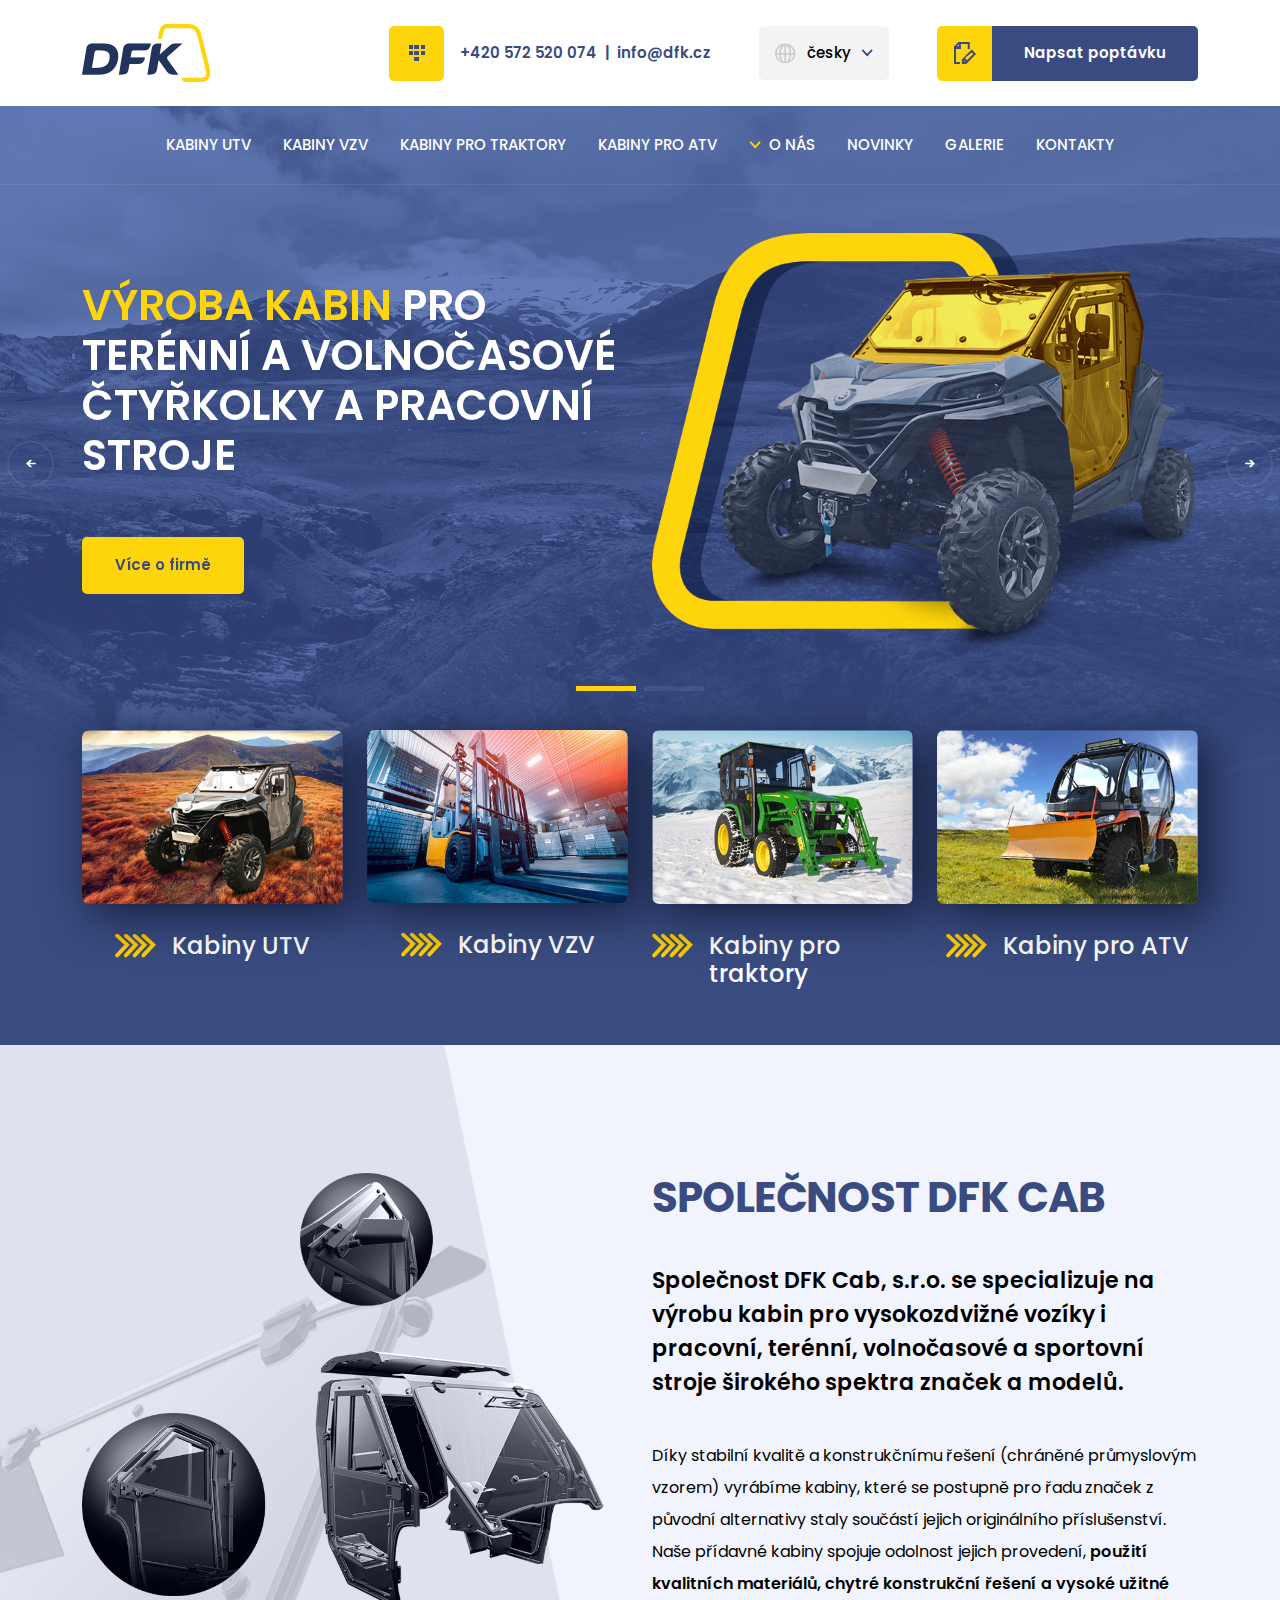
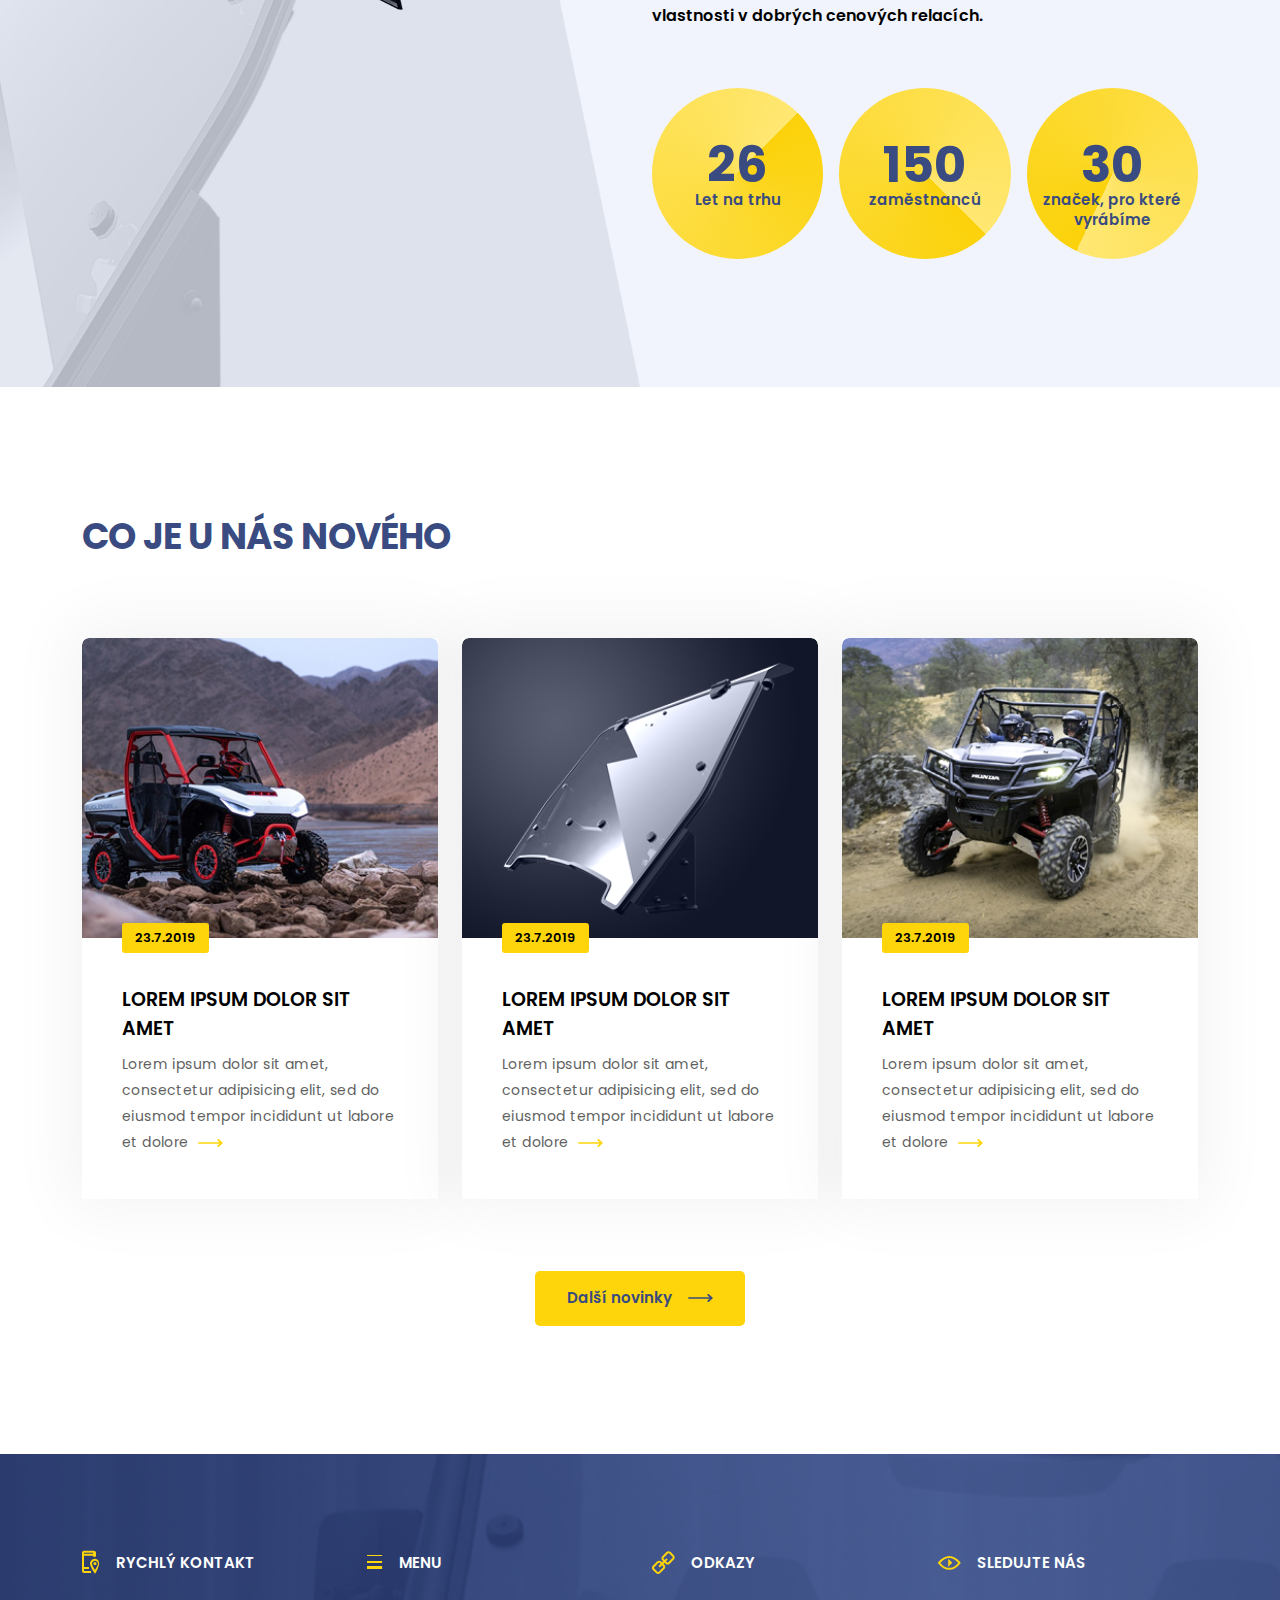
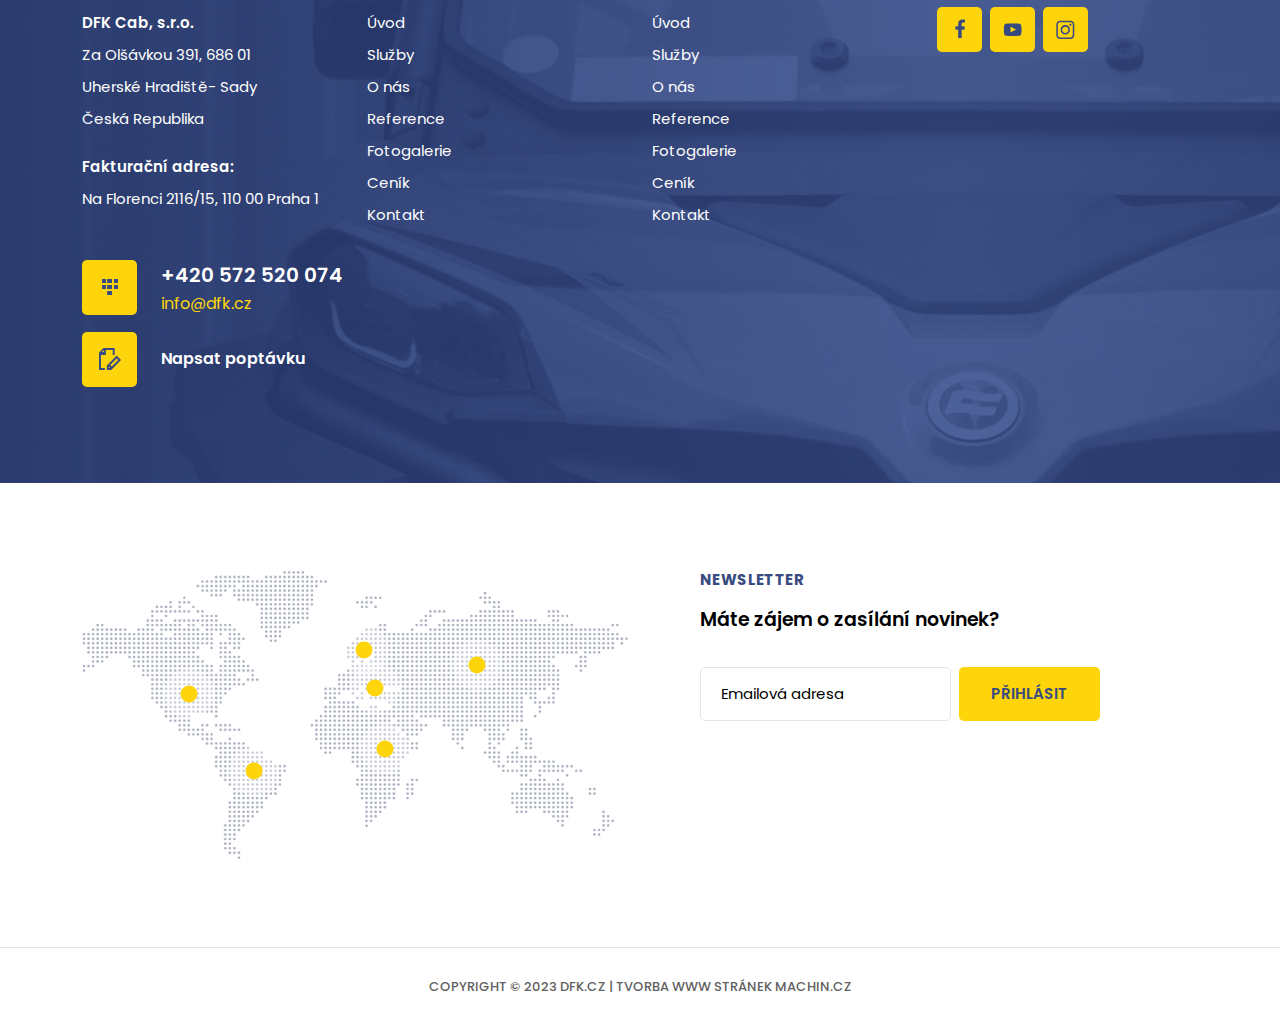
==== commit d94f2d0b: "homepage done" ====
--- a/index.html
+++ b/index.html
@@ -4,7 +4,7 @@
     <!-- DEFAULTS -->
     <meta charset="UTF-8">
     <meta name="viewport" content="width=device-width, initial-scale=1.0">
-    <title>VISIO-DENTE</title>
+    <title>DFK</title>
     <!-- FONTS -->
     <link rel="preconnect" href="https://fonts.googleapis.com">
     <link rel="preconnect" href="https://fonts.gstatic.com" crossorigin>
@@ -48,14 +48,63 @@
                     <div class="animated-icon"><span></span><span></span><span></span></div>
                 </button>
                 <div class="collapse navbar-collapse" id="nav">
-                    <div class="header-rightbox">
+                    <div class="header-menu d-lg-none">
+                        <ul>
+                            <li>
+                                <a href="">Kabiny UTV</a>
+                            </li>
+                            <li>
+                                <a href="">Kabiny vzv</a>
+                            </li>
+                            <li>
+                                <a href="">Kabiny pro Traktory</a>
+                            </li>
+                            <li>
+                                <a href="">Kabiny pro ATV</a>
+                            </li>
+                            <li class="dropdown-hover">
+                                <a href="">
+                                    <svg xmlns="http://www.w3.org/2000/svg" xmlns:xlink="http://www.w3.org/1999/xlink" width="12px" height="8px">
+                                        <path fill-rule="evenodd"  fill="rgb(254, 213, 10)" d="M11.661,1.556 L10.409,0.150 L6.164,4.762 L1.920,0.150 L0.668,1.556 L4.912,6.168 L6.164,7.574 L7.417,6.168 L11.661,1.556 Z"/>
+                                    </svg>
+                                    O nás
+                                </a>
+                                <div class="dropdown-hover-menu">
+                                    <div>
+                                        <a href="" class="dropdown-hover-item">
+                                            <svg xmlns="http://www.w3.org/2000/svg" xmlns:xlink="http://www.w3.org/1999/xlink" width="7px" height="11px"><path fill-rule="evenodd" fill="rgb(0, 0, 0)" d="M6.466,4.435 L2.522,0.470 C2.114,0.061 1.453,0.061 1.045,0.470 C0.637,0.880 0.637,1.544 1.045,1.953 L4.268,5.194 L1.045,8.435 C0.637,8.844 0.637,9.508 1.045,9.917 C1.249,10.122 1.516,10.224 1.784,10.224 C2.051,10.224 2.318,10.122 2.522,9.917 L6.466,5.954 C6.674,5.744 6.775,5.468 6.771,5.194 C6.775,4.920 6.674,4.644 6.466,4.435 Z"></path></svg>
+                                            Náš příběh
+                                        </a>
+                                        <a href="" class="dropdown-hover-item">
+                                            <svg xmlns="http://www.w3.org/2000/svg" xmlns:xlink="http://www.w3.org/1999/xlink" width="7px" height="11px"><path fill-rule="evenodd" fill="rgb(0, 0, 0)" d="M6.466,4.435 L2.522,0.470 C2.114,0.061 1.453,0.061 1.045,0.470 C0.637,0.880 0.637,1.544 1.045,1.953 L4.268,5.194 L1.045,8.435 C0.637,8.844 0.637,9.508 1.045,9.917 C1.249,10.122 1.516,10.224 1.784,10.224 C2.051,10.224 2.318,10.122 2.522,9.917 L6.466,5.954 C6.674,5.744 6.775,5.468 6.771,5.194 C6.775,4.920 6.674,4.644 6.466,4.435 Z"></path></svg>
+                                            Kde pomáháme
+                                        </a>
+                                        <a href="" class="dropdown-hover-item">
+                                            <svg xmlns="http://www.w3.org/2000/svg" xmlns:xlink="http://www.w3.org/1999/xlink" width="7px" height="11px"><path fill-rule="evenodd" fill="rgb(0, 0, 0)" d="M6.466,4.435 L2.522,0.470 C2.114,0.061 1.453,0.061 1.045,0.470 C0.637,0.880 0.637,1.544 1.045,1.953 L4.268,5.194 L1.045,8.435 C0.637,8.844 0.637,9.508 1.045,9.917 C1.249,10.122 1.516,10.224 1.784,10.224 C2.051,10.224 2.318,10.122 2.522,9.917 L6.466,5.954 C6.674,5.744 6.775,5.468 6.771,5.194 C6.775,4.920 6.674,4.644 6.466,4.435 Z"></path></svg>
+                                            Reference
+                                        </a>
+                                    </div>
+                                </div>
+                            </li>
+                            <li>
+                                <a href="">Novinky</a>
+                            </li>
+                            <li>
+                                <a href="">Galerie</a>
+                            </li>
+                            <li>
+                                <a href="">Kontakty</a>
+                            </li>
+                        </ul>
+                    </div>
+                    <div class="header-rightbox flex-column flex-md-row align-items-start align-items-md-center">
                         <div class="header-contact d-flex align-items-center">
                             <div class="theme-icon flex-shrink-0 me-3">
                                 <svg xmlns="http://www.w3.org/2000/svg" xmlns:xlink="http://www.w3.org/1999/xlink" width="16px" height="16px">
-                                    <path fill-rule="evenodd"  fill="rgb(57, 75, 128)" d="M11.1000,10.008 L11.1000,6.012 L16.000,6.012 L16.000,10.008 L11.1000,10.008 ZM11.1000,0.019 L16.000,0.019 L16.000,4.014 L11.1000,4.014 L11.1000,0.019 ZM5.1000,12.006 L9.1000,12.006 L9.1000,16.001 L5.1000,16.001 L5.1000,12.006 ZM5.1000,6.012 L9.1000,6.012 L9.1000,10.008 L5.1000,10.008 L5.1000,6.012 ZM5.1000,0.019 L9.1000,0.019 L9.1000,4.014 L5.1000,4.014 L5.1000,0.019 ZM-0.000,6.012 L3.1000,6.012 L3.1000,10.008 L-0.000,10.008 L-0.000,6.012 ZM-0.000,-0.001 L3.1000,-0.001 L3.1000,3.994 L-0.000,3.994 L-0.000,-0.001 Z"/>
+                                    <path fill-rule="evenodd" fill="rgb(57, 75, 128)" d="M12.000,10.008 L12.000,6.012 L16.000,6.012 L16.000,10.008 L12.000,10.008 ZM12.000,0.019 L16.000,0.019 L16.000,4.015 L12.000,4.015 L12.000,0.019 ZM5.1000,12.005 L10.000,12.005 L10.000,16.001 L5.1000,16.001 L5.1000,12.005 ZM5.1000,6.012 L10.000,6.012 L10.000,10.008 L5.1000,10.008 L5.1000,6.012 ZM5.1000,0.019 L10.000,0.019 L10.000,4.015 L5.1000,4.015 L5.1000,0.019 ZM-0.000,6.012 L4.000,6.012 L4.000,10.008 L-0.000,10.008 L-0.000,6.012 ZM-0.000,-0.001 L4.000,-0.001 L4.000,3.994 L-0.000,3.994 L-0.000,-0.001 Z"></path>
                                 </svg>
                             </div>
-                            <div class="header-contact-content d-flex">
+                            <div class="header-contact-content d-flex flex-column flex-xl-row">
                                 <a href="#">+420 572 520 074</a>
                                 <a href="#">info@dfk.cz</a>
                             </div>
@@ -80,10 +129,16 @@
                                 <div class="theme-dropdown-content">
                                     <ul>
                                         <li>
-                                            <a href="#">deutsch</a>
+                                            <a href="#">
+                                                <img src="img/flag_de.png" alt="de">
+                                                deutsch
+                                            </a>
                                         </li>
                                         <li>
-                                            <a href="#">english</a>
+                                            <a href="#">
+                                                <img src="img/flag_en.png" alt="de">
+                                                english
+                                            </a>
                                         </li>
                                     </ul>
                                 </div>
@@ -98,6 +153,9 @@
                                 </div>
                                 <div class="theme-button theme-button-highlight disable-hover">
                                     <span>Napsat poptávku</span>
+                                    <svg xmlns="http://www.w3.org/2000/svg" xmlns:xlink="http://www.w3.org/1999/xlink" width="27px" height="16px">
+                                        <path fill-rule="evenodd"  fill="rgb(255, 205, 0)" d="M19.167,15.449 C18.681,15.933 17.893,15.933 17.406,15.449 C17.163,15.206 17.042,14.889 17.042,14.572 C17.042,14.255 17.163,13.937 17.406,13.695 L22.905,8.218 L17.406,2.741 C16.920,2.257 16.920,1.472 17.406,0.987 C17.893,0.503 18.681,0.503 19.167,0.987 L26.427,8.218 L19.167,15.449 ZM13.549,15.449 C13.063,15.933 12.275,15.933 11.789,15.449 C11.545,15.206 11.424,14.889 11.424,14.572 C11.424,14.255 11.545,13.937 11.788,13.695 L17.287,8.218 L11.789,2.741 C11.302,2.257 11.302,1.472 11.788,0.987 C12.275,0.503 13.063,0.503 13.549,0.987 L20.809,8.218 L13.549,15.449 ZM7.932,15.449 C7.445,15.933 6.657,15.933 6.171,15.449 C5.928,15.206 5.806,14.889 5.806,14.572 C5.806,14.255 5.928,13.937 6.171,13.695 L11.670,8.218 L6.171,2.741 C5.685,2.257 5.685,1.472 6.171,0.987 C6.657,0.503 7.445,0.503 7.932,0.987 L15.191,8.218 L7.932,15.449 ZM2.314,15.449 C1.828,15.933 1.040,15.933 0.553,15.449 C0.310,15.206 0.189,14.889 0.189,14.572 C0.189,14.255 0.310,13.937 0.553,13.695 L6.052,8.218 L0.553,2.741 C0.067,2.257 0.067,1.472 0.553,0.987 C1.040,0.503 1.828,0.503 2.314,0.987 L9.574,8.218 L2.314,15.449 Z"/>
+                                    </svg>
                                 </div>    
                             </a>
                         </div>
@@ -109,7 +167,7 @@
 
     
     <div class="banner-homepage">
-        <div class="banner-homepage-menu">
+        <div class="banner-homepage-menu d-none d-lg-block">
             <div class="container">
                 <ul>
                     <li>
@@ -180,6 +238,23 @@
                             </div>
                         </div>
                     </div>
+                    <div class="banner-homepage-main-item">
+                        <div class="row">
+                            <div class="col-12 col-xl-6">
+                                <div class="banner-homepage-main-item-content">
+                                    <h2><span>Výroba kabin</span> pro terénní a volnočasové čtyřkolky a pracovní stroje</h2>
+                                    <a href="#" class="theme-button theme-button-bordered theme-button-highlight2">
+                                        Více o firmě
+                                    </a>
+                                </div>
+                            </div>
+                            <div class="col-12 col-xl-6">
+                                <div class="banner-homepage-main-item-image">
+                                    <img src="img/section-banner-item.png" alt="item" class="img-fluid">
+                                </div>
+                            </div>
+                        </div>
+                    </div>
                 </div>    
             </div>
         </div>
@@ -251,44 +326,47 @@
         </div>
     </div>
 
-    <div class="section-aboutus section section-background">
-        <div class="container">
-            <div class="row">
-                <div class="col-12 col-lg-6">
-                    <img src="img/section-about-photo.png" alt="image" class="pe-xl-4">
-                </div>
-                <div class="col-12 col-lg-6">
-                    <div class="section-aboutus-texts">
-                        <h1 class="section-aboutus-title">Společnost DFK Cab</h1>
-                        <p class="section-aboutus-largeText">Společnost DFK Cab, s.r.o. se specializuje na výrobu kabin pro vysokozdvižné vozíky i pracovní, terénní, volnočasové a sportovní stroje širokého spektra značek a modelů.</p>
-                        <div class="section-output">
-                            <p>Díky stabilní kvalitě a konstrukčnímu řešení (chráněné průmyslovým vzorem) vyrábíme kabiny, které se postupně pro řadu značek z původní alternativy staly součástí jejich originálního příslušenství.<br>Naše přídavné kabiny spojuje odolnost jejich provedení, <b>použití kvalitních materiálů, chytré konstrukční řešení a vysoké užitné vlastnosti v dobrých cenových relacích.</b></p>
-                        </div>
-                    </div>
-                    <div class="section-aboutus-counters">
-                        <div class="row">
-                            <div class="col-12 col-md-6 col-xl-4">
-                                <div class="section-aboutus-counters-item">
-                                    <p>
-                                        <span>26</span>
-                                        Let na trhu
-                                    </p>
-                                </div>
-                            </div>
-                            <div class="col-12 col-md-6 col-xl-4">
-                                <div class="section-aboutus-counters-item">
-                                    <p>
-                                        <span>150</span>
-                                        zaměstnanců
-                                    </p>
-                                </div>
-                            </div>
-                            <div class="col-12 col-md-6 col-xl-4">
-                                <div class="section-aboutus-counters-item">
-                                    <p>
-                                        <span>30</span>
-                                        značek, pro které vyrábíme
-                                    </p>
+    <div class="section-aboutus section-background position-relative">
+        <span class="section-aboutus-background"></span>
+        <div class="section-aboutus-inner section">
+            <div class="container">
+                <div class="row">
+                    <div class="col-12 col-lg-6 order-2 order-lg-1 d-none d-lg-block">
+                        <img src="img/section-about-photo.png" alt="image" class="section-aboutus-image pe-xl-4">
+                    </div>
+                    <div class="col-12 col-lg-6 order-1 order-lg-2">
+                        <div class="section-aboutus-texts">
+                            <h1 class="section-aboutus-title">Společnost DFK Cab</h1>
+                            <p class="section-aboutus-largeText">Společnost DFK Cab, s.r.o. se specializuje na výrobu kabin pro vysokozdvižné vozíky i pracovní, terénní, volnočasové a sportovní stroje širokého spektra značek a modelů.</p>
+                            <div class="section-output">
+                                <p>Díky stabilní kvalitě a konstrukčnímu řešení (chráněné průmyslovým vzorem) vyrábíme kabiny, které se postupně pro řadu značek z původní alternativy staly součástí jejich originálního příslušenství.<br>Naše přídavné kabiny spojuje odolnost jejich provedení, <b>použití kvalitních materiálů, chytré konstrukční řešení a vysoké užitné vlastnosti v dobrých cenových relacích.</b></p>
+                            </div>
+                        </div>
+                        <div class="section-aboutus-counters">
+                            <div class="row justify-content-center">
+                                <div class="col-6 col-sm-6 col-xl-4">
+                                    <div class="section-aboutus-counters-item">
+                                        <p>
+                                            <span>26</span>
+                                            Let na trhu
+                                        </p>
+                                    </div>
+                                </div>
+                                <div class="col-6 col-sm-6 col-xl-4">
+                                    <div class="section-aboutus-counters-item">
+                                        <p>
+                                            <span>150</span>
+                                            zaměstnanců
+                                        </p>
+                                    </div>
+                                </div>
+                                <div class="col-6 col-sm-6 col-xl-4">
+                                    <div class="section-aboutus-counters-item">
+                                        <p>
+                                            <span>30</span>
+                                            značek, pro které vyrábíme
+                                        </p>
+                                    </div>
                                 </div>
                             </div>
                         </div>
@@ -300,7 +378,10 @@
 
     <div class="section-news section">
         <div class="container">
-            <div class="row">
+            <div class="section-title">
+                <h2>Co je u nás nového</h2>
+            </div>
+            <div class="row section-news-row">
                 <div class="col-12 col-md-6 col-xl-4">
                     <div class="section-news-item">
                         <div class="position-relative">
@@ -384,7 +465,7 @@
 
     <div class="footer">
         <div class="container">
-            <div class="row">
+            <div class="row footer-row">
                 <div class="col-12 col-md-6 col-xl-3">
                     <div class="footer-item">
                         <div class="footer-item-header">
@@ -399,11 +480,11 @@
                         </div>
                         <div class="footer-item-content">
                             <div class="section-output">
-                                <p>DFK Cab, s.r.o.<br>
+                                <p><b>DFK Cab, s.r.o.</b><br>
                                 Za Olšávkou 391, 686 01<br>
                                 Uherské Hradiště- Sady<br>
                                 Česká Republika</p>
-                                <p>Fakturační adresa:<br>
+                                <p><b>Fakturační adresa:</b><br>
                                 Na Florenci 2116/15,  110 00 Praha 1</p>
                             </div>
                             <div class="footer-contact">
@@ -413,19 +494,19 @@
                                             <path fill-rule="evenodd"  fill="rgb(57, 75, 128)" d="M12.000,10.008 L12.000,6.012 L16.000,6.012 L16.000,10.008 L12.000,10.008 ZM12.000,0.019 L16.000,0.019 L16.000,4.015 L12.000,4.015 L12.000,0.019 ZM5.1000,12.005 L10.000,12.005 L10.000,16.001 L5.1000,16.001 L5.1000,12.005 ZM5.1000,6.012 L10.000,6.012 L10.000,10.008 L5.1000,10.008 L5.1000,6.012 ZM5.1000,0.019 L10.000,0.019 L10.000,4.015 L5.1000,4.015 L5.1000,0.019 ZM-0.000,6.012 L4.000,6.012 L4.000,10.008 L-0.000,10.008 L-0.000,6.012 ZM-0.000,-0.001 L4.000,-0.001 L4.000,3.994 L-0.000,3.994 L-0.000,-0.001 Z"/>
                                         </svg>
                                     </div>
-                                    <div>
-                                        <a href="">+420 572 520 074</a>
-                                        <a href="">info@dfk.cz</a>
+                                    <div class="d-flex flex-column">
+                                        <a href="#" class="footer-contact-item-phone">+420 572 520 074</a>
+                                        <a href="#" class="footer-contact-item-email">info@dfk.cz</a>
                                     </div>
                                 </div>
                                 <a href="" class="footer-contact-item footer-contact-item-request">
                                     <div class="theme-icon">
-                                        <svg xmlns="http://www.w3.org/2000/svg" xmlns:xlink="http://www.w3.org/1999/xlink" width="16px" height="16px">
-                                            <path fill-rule="evenodd"  fill="rgb(57, 75, 128)" d="M12.000,10.008 L12.000,6.012 L16.000,6.012 L16.000,10.008 L12.000,10.008 ZM12.000,0.019 L16.000,0.019 L16.000,4.015 L12.000,4.015 L12.000,0.019 ZM5.1000,12.005 L10.000,12.005 L10.000,16.001 L5.1000,16.001 L5.1000,12.005 ZM5.1000,6.012 L10.000,6.012 L10.000,10.008 L5.1000,10.008 L5.1000,6.012 ZM5.1000,0.019 L10.000,0.019 L10.000,4.015 L5.1000,4.015 L5.1000,0.019 ZM-0.000,6.012 L4.000,6.012 L4.000,10.008 L-0.000,10.008 L-0.000,6.012 ZM-0.000,-0.001 L4.000,-0.001 L4.000,3.994 L-0.000,3.994 L-0.000,-0.001 Z"/>
+                                        <svg xmlns="http://www.w3.org/2000/svg" xmlns:xlink="http://www.w3.org/1999/xlink" width="22px" height="22px">
+                                            <path fill-rule="evenodd"  fill="rgb(57, 75, 128)" d="M12.185,22.000 L7.852,22.000 L7.852,17.586 L17.668,7.586 L22.001,12.000 L12.185,22.000 ZM9.815,20.000 L11.372,20.000 L9.815,18.414 L9.815,20.000 ZM11.203,17.000 L12.760,18.586 L19.225,12.000 L17.668,10.414 L11.203,17.000 ZM13.742,2.000 L6.870,2.000 L6.870,7.000 L1.962,7.000 L1.962,20.000 L5.889,20.000 L5.889,22.000 L-0.001,22.000 L-0.001,4.586 L4.500,-0.000 L15.705,-0.000 L15.705,7.000 L13.742,7.000 L13.742,2.000 ZM4.907,2.414 L2.369,4.1000 L4.907,4.1000 L4.907,2.414 Z"/>
                                         </svg>
                                     </div>
                                     <div>
-                                        <span>Napsat poptávku</span>
+                                        <span class="fw-bold">Napsat poptávku</span>
                                     </div>
                                 </a>
                             </div>
@@ -583,12 +664,36 @@
         </div>
     </div>
 
-    <div class="section">
+    <div class="section section-small">
         <div class="container">
             <div class="row">
-                <div class="col-12 col-xl-6">
+                <div class="col-12 col-xl-6 mb-5 mb-xl-0">
                     <div class="section-map">
-                        <img src="img/section-map-image.png" alt="map" class="img-fluid">
+                        <div class="position-relative w-fit">
+                            <div>
+                                <img src="img/section-map-image.png" alt="map" class="img-fluid">
+                            </div>
+                            <div class="section-map-pins">
+                                <a href="#" class="section-map-pins-item" style="top: 34%; left: 15%;">
+                                    <span></span>
+                                </a>    
+                                <a href="#" class="section-map-pins-item" style="bottom: 22%; left: 27%;">
+                                    <span></span>
+                                </a>    
+                                <a href="#" class="section-map-pins-item" style="top: 32%; left: 49%;">
+                                    <span></span>
+                                </a>    
+                                <a href="#" class="section-map-pins-item" style="top: 19%; left: 47%;">
+                                    <span></span>
+                                </a>    
+                                <a href="#" class="section-map-pins-item" style="top: 24%; right: 23%;">
+                                    <span></span>
+                                </a>     
+                                <a href="#" class="section-map-pins-item" style="top: 53%; right: 40%;">
+                                    <span></span>
+                                </a>    
+                            </div>    
+                        </div>
                     </div>
                 </div>
                 <div class="col-12 col-xl-6">
@@ -599,8 +704,17 @@
                         </div>
                         <div class="section-newsletter-form">
                             <form class="theme-form">
-                                <input type="text" placeholder="Emailová adresa">
-                                <input type="submit" value="Přihlásit" class="theme-button theme-button-highlighted2">
+                                <div class="d-flex">
+                                    <input type="text" placeholder="Emailová adresa" class="me-2">
+                                    <button class="theme-button theme-button-highlight2 theme-button-arrow text-uppercase flex-shrink-0">
+                                        <span class="d-none d-sm-block">Přihlásit</span>
+                                        <span class="d-sm-none">
+                                            <svg xmlns="http://www.w3.org/2000/svg" xmlns:xlink="http://www.w3.org/1999/xlink" width="25px" height="8px" class="m-0">
+                                                <path fill-rule="evenodd" fill="rgb(57, 75, 128)" d="M24.971,4.001 L25.001,3.973 L20.943,0.236 C20.774,0.084 20.549,-0.001 20.310,-0.001 C20.072,-0.001 19.847,0.084 19.678,0.236 L19.651,0.260 C19.482,0.414 19.389,0.618 19.389,0.834 C19.389,1.051 19.482,1.255 19.651,1.408 L21.534,3.172 L0.893,3.172 C0.399,3.172 -0.002,3.536 -0.002,3.984 L-0.002,4.019 C-0.002,4.466 0.399,4.829 0.893,4.829 L21.534,4.829 L19.651,6.594 C19.482,6.747 19.389,6.950 19.389,7.167 C19.389,7.383 19.482,7.588 19.651,7.741 L19.678,7.765 C19.847,7.919 20.072,8.002 20.310,8.002 C20.549,8.002 20.774,7.919 20.943,7.765 L25.001,4.028 L24.971,4.001 Z"></path>
+                                            </svg>
+                                        </span>
+                                    </button>
+                                </div>
                             </form>
                         </div>
                     </div>
--- a/scss/main.css
+++ b/scss/main.css
@@ -1,3 +1,9 @@
+@charset "UTF-8";
+/* 
+Theme name: DFK
+Author: Jan Kolařík
+Author url: www.jan-kolarik.cz
+*/
 * {
   font-family: var(--font);
   box-sizing: border-box;
@@ -39,14 +45,20 @@
 }
 
 p, li {
-  color: var(--primary-color);
+  color: var(--paragraph-color);
   font-size: 16px;
   line-height: 30px;
 }
 
-input, textarea {
+input, textarea, button {
   outline: none;
   box-shadow: none;
+  border: none;
+}
+
+.w-fit {
+  width: fit-content;
+  width: -moz-fit-content;
 }
 
 .navbar-toggler {
@@ -61,6 +73,10 @@
   outline: none !important;
 }
 
+.fw-bold {
+  font-weight: 600 !important;
+}
+
 @keyframes shake {
   0% {
     transform: rotateZ(0);
@@ -98,6 +114,21 @@
 }
 .header {
   background-color: var(--background-color);
+}
+.header-menu ul {
+  flex-direction: column;
+  align-items: flex-start;
+}
+.header-menu ul li {
+  width: 100%;
+  border-bottom: 1px solid var(--border-color);
+}
+.header-menu ul li:first-child {
+  border-top: 1px solid var(--border-color);
+}
+.header-menu ul li a {
+  color: var(--primary-color);
+  padding: 0.4rem 0;
 }
 .header-message {
   position: relative;
@@ -168,18 +199,6 @@
     margin-top: 0.4rem;
   }
 }
-@media (max-width: 991px) {
-  .header-logo {
-    margin-left: 1rem;
-    max-width: 40%;
-  }
-  .header-logo img {
-    margin-right: 1rem;
-  }
-  .header .navbar-toggler {
-    margin-right: 0.8rem;
-  }
-}
 .header-nav {
   padding: 1.5rem 0;
 }
@@ -197,9 +216,6 @@
     padding: 1.5rem 0 1.5rem;
   }
 }
-.header #nav {
-  justify-content: end;
-}
 .header-rightbox {
   display: flex;
   justify-content: center;
@@ -208,6 +224,36 @@
 }
 .header-rightbox > div {
   padding: 0 1.5rem;
+}
+@media (max-width: 1200px) {
+  .header-rightbox {
+    justify-content: flex-start;
+    margin: 0 -0.75rem;
+  }
+  .header-rightbox > div {
+    padding: 0 0.75rem;
+  }
+}
+@media (max-width: 768px) {
+  .header-rightbox > div:not(:last-child) {
+    margin-bottom: 0.5rem;
+  }
+}
+.header-languages ul a {
+  display: flex;
+  align-items: center;
+}
+.header-languages ul a img {
+  flex-shrink: 0;
+  width: 20px;
+  aspect-ratio: 1/1;
+  margin-right: 0.5rem;
+  border-radius: 5px;
+}
+@media (min-width: 991px) {
+  .header #nav {
+    justify-content: flex-end;
+  }
 }
 .header-contact-content a {
   font-size: 15px;
@@ -223,10 +269,34 @@
   margin: 0 0.5rem;
   color: var(--link-color) !important;
 }
+@media (max-width: 1200px) {
+  .header-contact-content > a:not(:last-child)::after {
+    content: none;
+  }
+}
+.header-button .theme-button span {
+  position: relative;
+  transition-duration: 0.2s;
+  left: 0;
+}
+.header-button .theme-button svg {
+  position: absolute;
+  opacity: 0;
+  top: 50%;
+  transform: translateY(-50%);
+  right: 0px;
+  transition-duration: 0.2s;
+}
+.header-button:hover .theme-button span {
+  left: -16px;
+}
+.header-button:hover .theme-button svg {
+  opacity: 1;
+  right: 10px;
+}
 .header .navbar-toggler {
-  padding-right: 0;
-  padding-top: 0;
-  margin-top: -0.25rem;
+  margin: 0 !important;
+  padding: 0 !important;
 }
 .header .animated-icon {
   width: 30px;
@@ -271,181 +341,6 @@
   transform: rotate(-135deg);
 }
 
-.header {
-  background-color: var(--background-color);
-}
-.header-message {
-  position: relative;
-  border-bottom: 1px solid var(--border-color);
-  padding: 1rem 5rem 1rem 2rem;
-}
-@media (max-width: 991px) {
-  .header-message {
-    padding: 1rem 2rem 1rem 2rem;
-  }
-}
-.header-message-content {
-  width: fit-content;
-  width: -moz-fit-content;
-  margin: 0 auto;
-  background-image: url("../img/icon-info-grey.png");
-  background-repeat: no-repeat;
-  background-position: left center;
-  padding-left: 2.25rem;
-}
-.header-message-content p {
-  margin-bottom: 0;
-  font-size: 15px;
-  color: var(--primary-color);
-}
-@media (max-width: 991px) {
-  .header-message-content {
-    display: flex;
-    justify-content: center;
-    align-items: center;
-    flex-direction: column;
-  }
-}
-@media (max-width: 768px) {
-  .header-message-content {
-    background-position: center top;
-    padding-left: 0;
-    padding-top: 2rem;
-    text-align: center;
-  }
-}
-.header-message-close {
-  position: absolute;
-  top: 50%;
-  transform: translateY(-50%);
-  right: 2rem;
-  border: 1px solid var(--border-color);
-  padding: 0.25rem;
-  border-radius: 50%;
-  transition-duration: 0.15s;
-}
-.header-message-close svg, .header-message-close path {
-  transition-duration: 0.15s;
-  fill: var(--border-color);
-}
-.header-message-close:hover {
-  border-color: var(--highlight-color);
-}
-.header-message-close:hover svg, .header-message-close:hover path {
-  fill: var(--highlight-color);
-}
-@media (max-width: 991px) {
-  .header-message-close {
-    position: unset;
-    width: fit-content;
-    width: -moz-fit-content;
-    transform: none;
-    margin-top: 0.4rem;
-  }
-}
-@media (max-width: 991px) {
-  .header-logo {
-    margin-left: 1rem;
-    max-width: 40%;
-  }
-  .header-logo img {
-    margin-right: 1rem;
-  }
-  .header .navbar-toggler {
-    margin-right: 0.8rem;
-  }
-}
-.header-nav {
-  padding: 1.5rem 0;
-}
-@media (max-width: 1200px) {
-  .header-nav {
-    flex-wrap: wrap;
-    display: flex;
-    justify-content: center;
-    align-items: center;
-  }
-}
-@media (max-width: 991px) {
-  .header-nav {
-    justify-content: space-between;
-    padding: 1.5rem 0 1.5rem;
-  }
-}
-.header #nav {
-  justify-content: end;
-}
-.header-rightbox {
-  display: flex;
-  justify-content: center;
-  align-items: center;
-  margin: 0 -1.5rem;
-}
-.header-rightbox > div {
-  padding: 0 1.5rem;
-}
-.header-contact-content a {
-  font-size: 15px;
-  font-weight: 600;
-  transition: 0.1s all;
-}
-.header-contact-content a:hover {
-  color: var(--highlight-color2);
-  text-decoration: none;
-}
-.header-contact-content > a:not(:last-child)::after {
-  content: "|";
-  margin: 0 0.5rem;
-  color: var(--link-color) !important;
-}
-.header .navbar-toggler {
-  padding-right: 0;
-  padding-top: 0;
-  margin-top: -0.25rem;
-}
-.header .animated-icon {
-  width: 30px;
-  height: 20px;
-  position: relative;
-  margin: 0px;
-  transform: rotate(0deg);
-  cursor: pointer;
-  transition: 0.5s ease-in-out;
-}
-.header .animated-icon span {
-  display: block;
-  position: absolute;
-  height: 3px;
-  width: 100%;
-  border-radius: 9px;
-  opacity: 1;
-  left: 0;
-  transform: rotate(0deg);
-  transition: 0.25s ease-in-out;
-  background: var(--highlight-color);
-}
-.header .animated-icon span:nth-child(1) {
-  top: 0px;
-}
-.header .animated-icon span:nth-child(2) {
-  top: 10px;
-}
-.header .animated-icon span:nth-child(3) {
-  top: 20px;
-}
-.header .animated-icon.open span:nth-child(1) {
-  top: 11px;
-  transform: rotate(135deg);
-}
-.header .animated-icon.open span:nth-child(2) {
-  opacity: 0;
-  left: -60px;
-}
-.header .animated-icon.open span:nth-child(3) {
-  top: 11px;
-  transform: rotate(-135deg);
-}
-
 .theme-button {
   display: flex;
   justify-content: center;
@@ -455,25 +350,26 @@
   font-size: 15px;
   font-weight: 600;
   padding: 1rem 2rem;
-  transition: 0.25s;
+  transition-duration: 0.1s;
   border-radius: var(--button-radius);
+  position: relative;
+  /*span {
+      position: relative;
+      &::after {
+          content: "";
+          height: 2px;
+          background-color: transparent;
+          width: 100%;
+          position: absolute;
+          left: 0;
+          right: 0;
+          bottom: -2px;
+          transition-duration: 0.1s;
+      }
+  }*/
 }
 .theme-button:hover {
   text-decoration: none;
-}
-.theme-button span {
-  position: relative;
-}
-.theme-button span::after {
-  content: "";
-  height: 2px;
-  background-color: transparent;
-  width: 100%;
-  position: absolute;
-  left: 0;
-  right: 0;
-  bottom: -2px;
-  transition-duration: 0.1s;
 }
 .theme-button-arrow svg {
   margin-left: 1rem;
@@ -520,9 +416,13 @@
 }
 .theme-button-icon:hover {
   text-decoration: none;
-}
-.theme-button-icon:hover .theme-button span::after {
-  background-color: var(--secondary-color);
+  /*.theme-button {
+      span {
+          &::after {
+              background-color: var(--secondary-color);
+          }   
+      }
+  }*/
 }
 .theme-button-icon .theme-icon {
   border-top-right-radius: 0;
@@ -571,9 +471,6 @@
   transition-duration: 0.1s;
   fill: var(--dropdown-icon-color);
 }
-.theme-dropdown-header:hover .theme-dropdown-header-icon path {
-  fill: var(--highlight-color);
-}
 .theme-dropdown-header-title, .theme-dropdown-header-title span {
   color: var(--primary-color);
   font-size: 15px;
@@ -582,7 +479,13 @@
 .theme-dropdown-header-arrow {
   margin-left: 0.65rem;
 }
-.theme-dropdown-header-arrow path {
+.theme-dropdown-header-arrow svg {
+  transition-duration: 0.1s;
+}
+.theme-dropdown-header-arrow svg path {
+  fill: var(--highlight-color);
+}
+.theme-dropdown:hover .theme-dropdown-header-icon path {
   fill: var(--highlight-color);
 }
 .theme-dropdown-content {
@@ -596,7 +499,7 @@
   min-width: 100%;
   width: -moz-max-content;
   width: max-content;
-  padding: 1rem;
+  padding: 1rem 0.5rem;
   margin-top: 0.25rem;
 }
 .theme-dropdown-content ul {
@@ -608,9 +511,23 @@
   color: var(--primary-color);
   font-size: 15px;
   font-weight: 500;
+  padding: 0 0.5rem;
+  border-radius: 5px;
+  transition-duration: 0.1s;
+}
+.theme-dropdown-content ul a:hover {
+  text-decoration: none;
+  background-color: var(--highlight-color);
+  color: var(--secondary-color);
+}
+.theme-dropdown.active .theme-dropdown-header-icon path {
+  fill: var(--highlight-color);
 }
 .theme-dropdown.active > .theme-dropdown-content {
   display: block;
+}
+.theme-dropdown.active .theme-dropdown-header-arrow svg {
+  transform: rotate(180deg);
 }
 
 .banner-homepage {
@@ -618,7 +535,7 @@
   background-image: var(--banner-homepage-background);
   background-repeat: no-repeat;
   background-size: cover;
-  padding-bottom: 2.5rem;
+  padding-bottom: 3.5rem;
   /*
   &-inner {
       position: relative;
@@ -841,11 +758,11 @@
       }
   }*/
 }
-.banner-homepage-menu {
+.banner-homepage-menu, .header-menu {
   border-bottom: 1px solid var(--border-color-light);
   padding: 1.5rem 0;
 }
-.banner-homepage-menu ul {
+.banner-homepage-menu ul, .header-menu ul {
   list-style: none;
   margin: 0;
   padding: 0;
@@ -854,18 +771,18 @@
   align-items: center;
   flex-wrap: wrap;
 }
-.banner-homepage-menu ul li.dropdown-hover:hover .dropdown-hover-menu {
+.banner-homepage-menu ul li.dropdown-hover:hover .dropdown-hover-menu, .header-menu ul li.dropdown-hover:hover .dropdown-hover-menu {
   display: block !important;
 }
-.banner-homepage-menu ul li.dropdown-hover > a > svg {
+.banner-homepage-menu ul li.dropdown-hover > a > svg, .header-menu ul li.dropdown-hover > a > svg {
   display: inline-block;
   margin-top: -2px;
   margin-right: 0.25rem;
 }
-.banner-homepage-menu ul li .dropdown-hover {
+.banner-homepage-menu ul li .dropdown-hover, .header-menu ul li .dropdown-hover {
   position: relative;
 }
-.banner-homepage-menu ul li .dropdown-hover-menu {
+.banner-homepage-menu ul li .dropdown-hover-menu, .header-menu ul li .dropdown-hover-menu {
   position: absolute;
   display: none;
   z-index: 1000;
@@ -873,35 +790,35 @@
   padding-top: 0.5rem;
 }
 @media (max-width: 991px) {
-  .banner-homepage-menu ul li .dropdown-hover-menu {
+  .banner-homepage-menu ul li .dropdown-hover-menu, .header-menu ul li .dropdown-hover-menu {
     margin-left: 0;
     margin-bottom: 0.65rem;
     padding-top: 0.65rem;
     border-top: 1px solid var(--border-color);
   }
 }
-.banner-homepage-menu ul li .dropdown-hover-menu > div {
+.banner-homepage-menu ul li .dropdown-hover-menu > div, .header-menu ul li .dropdown-hover-menu > div {
   padding: 1rem 1.25rem;
   background-color: var(--background-color);
   border: 1px solid var(--background-secondary-color);
   border-radius: var(--button-radius);
 }
 @media (max-width: 991px) {
-  .banner-homepage-menu ul li .dropdown-hover-menu > div {
+  .banner-homepage-menu ul li .dropdown-hover-menu > div, .header-menu ul li .dropdown-hover-menu > div {
     padding: 0 1rem;
     border: 0;
   }
-  .banner-homepage-menu ul li .dropdown-hover-menu > div svg {
+  .banner-homepage-menu ul li .dropdown-hover-menu > div svg, .header-menu ul li .dropdown-hover-menu > div svg {
     display: none;
   }
 }
 @media (max-width: 991px) {
-  .banner-homepage-menu ul li .dropdown-hover-menu {
+  .banner-homepage-menu ul li .dropdown-hover-menu, .header-menu ul li .dropdown-hover-menu {
     position: unset;
     text-align: center;
   }
 }
-.banner-homepage-menu ul li .dropdown-hover-item {
+.banner-homepage-menu ul li .dropdown-hover-item, .header-menu ul li .dropdown-hover-item {
   color: var(--highlight-color);
   transition-duration: 0.1s;
   display: flex;
@@ -909,50 +826,79 @@
   min-width: 275px;
   padding: 0;
 }
-.banner-homepage-menu ul li .dropdown-hover-item svg {
+.banner-homepage-menu ul li .dropdown-hover-item svg, .header-menu ul li .dropdown-hover-item svg {
   margin-right: 0.75rem;
 }
-.banner-homepage-menu ul li .dropdown-hover-item svg path {
+.banner-homepage-menu ul li .dropdown-hover-item svg path, .header-menu ul li .dropdown-hover-item svg path {
   fill: var(--highlight-color);
   transition-duration: 0.1s;
 }
-.banner-homepage-menu ul li .dropdown-hover-item:hover {
+.banner-homepage-menu ul li .dropdown-hover-item:hover, .header-menu ul li .dropdown-hover-item:hover {
   color: var(--highlight-color2);
   text-decoration: none;
 }
-.banner-homepage-menu ul li .dropdown-hover-item:hover svg path {
+.banner-homepage-menu ul li .dropdown-hover-item:hover svg path, .header-menu ul li .dropdown-hover-item:hover svg path {
   fill: var(--highlight-color2);
 }
 @media (max-width: 991px) {
-  .banner-homepage-menu ul li .dropdown-hover-item {
+  .banner-homepage-menu ul li .dropdown-hover-item, .header-menu ul li .dropdown-hover-item {
     line-height: 30px;
     font-weight: 400;
     min-width: unset;
   }
 }
-.banner-homepage-menu ul li a {
+.banner-homepage-menu ul li a, .header-menu ul li a {
   color: var(--secondary-color);
   font-size: 15px;
   font-weight: 500;
   text-transform: uppercase;
-  padding: 0.75rem 1rem;
+  padding: 0 1rem;
+  display: block;
   text-decoration: none;
   position: relative;
 }
-.banner-homepage-menu ul li a:hover {
+.banner-homepage-menu ul li a:hover, .header-menu ul li a:hover {
   color: var(--highlight-color2);
 }
-.banner-homepage-menu ul li.active .nav-link, .banner-homepage-menu ul li .nav-link:hover {
+.banner-homepage-menu ul li.active .nav-link, .header-menu ul li.active .nav-link, .banner-homepage-menu ul li .nav-link:hover, .header-menu ul li .nav-link:hover {
   color: var(--highlight-color);
 }
 .banner-homepage-main {
-  margin: 3rem 0;
+  padding: 3rem 0 2rem;
+}
+.banner-homepage-main-item-image img {
+  max-height: 540px;
+  -o-object-fit: scale-down;
+     object-fit: scale-down;
+  margin: 0 auto;
+  display: block;
+}
+@media (max-width: 1200px) {
+  .banner-homepage-main-item-image img {
+    margin: 0;
+  }
+}
+@media (max-width: 991px) {
+  .banner-homepage-main-item-image img {
+    height: 400px;
+  }
+}
+@media (max-width: 576px) {
+  .banner-homepage-main-item-image img {
+    height: 300px;
+  }
 }
 .banner-homepage-main-item-content {
   height: 100%;
   display: flex;
   flex-direction: column;
   justify-content: center;
+}
+@media (max-width: 1200px) {
+  .banner-homepage-main-item-content {
+    height: auto;
+    margin-bottom: 2.5rem;
+  }
 }
 .banner-homepage-main-item-content h2 {
   font-size: 42px;
@@ -966,13 +912,83 @@
 .banner-homepage-main-item-content h2 span {
   color: var(--highlight-color2);
 }
+@media (max-width: 1200px) {
+  .banner-homepage-main-item-content h2 {
+    margin-top: 0;
+    margin-bottom: 1.5rem;
+  }
+}
+@media (max-width: 768px) {
+  .banner-homepage-main-item-content h2 {
+    font-size: 38px;
+    line-height: 46px;
+  }
+}
 .banner-homepage-main-item-content p {
   color: var(--secondary-color);
   margin-bottom: 3.5rem;
 }
+@media (max-width: 1200px) {
+  .banner-homepage-main-item-content p {
+    margin-bottom: 1.5rem;
+  }
+}
+.banner-homepage-main .owl-nav {
+  position: absolute;
+  top: calc(50% - 12px);
+  transform: translateY(-50%);
+  display: flex;
+  justify-content: space-between;
+  width: calc(100% + 10rem);
+  left: -5rem;
+  right: -5rem;
+}
+@media (max-width: 1200px) {
+  .banner-homepage-main .owl-nav {
+    width: calc(100% + 8rem);
+    left: -4rem;
+    right: -4rem;
+  }
+}
+@media (max-width: 768px) {
+  .banner-homepage-main .owl-nav {
+    display: none;
+  }
+}
+.banner-homepage-main .owl-nav .owl-prev, .banner-homepage-main .owl-nav .owl-next {
+  border: 2px solid var(--border-color-light) !important;
+  width: 47px;
+  aspect-ratio: 1/1;
+  border-radius: 50%;
+  transition-duration: 0.1s;
+  display: flex;
+  justify-content: center;
+  align-items: center;
+}
+.banner-homepage-main .owl-nav .owl-prev:hover, .banner-homepage-main .owl-nav .owl-next:hover {
+  background-color: var(--border-color-light) !important;
+}
+.banner-homepage-main .owl-dots {
+  margin-top: 1rem;
+}
+.banner-homepage-main .owl-dots button {
+  width: 60px;
+  height: 5px;
+  background-color: var(--border-color-light);
+  margin: 0 0.25rem;
+}
+.banner-homepage-main .owl-dots button.active {
+  background-color: var(--highlight-color2);
+}
+.banner-homepage-main .owl-dots button span {
+  display: none !important;
+}
+.banner-homepage-categories {
+  margin-bottom: -1.75rem;
+}
 .banner-homepage-categories-item {
   display: block;
-  margin-bottom: 1rem;
+  margin-bottom: 1.75rem;
 }
 .banner-homepage-categories-item-image {
   position: relative;
@@ -1009,10 +1025,11 @@
 .banner-homepage-categories-item-title {
   display: flex;
   justify-content: center;
-  align-items: center;
 }
 .banner-homepage-categories-item-title svg {
   margin-right: 1rem;
+  padding: 0.1rem 0;
+  flex-shrink: 0;
 }
 .banner-homepage-categories-item-title h3 {
   color: var(--secondary-color);
@@ -1097,9 +1114,12 @@
 .section {
   padding: 8rem 0;
 }
+.section-small {
+  padding: 5.5rem 0;
+}
 @media (max-width: 768px) {
   .section {
-    padding: 4rem 0;
+    padding: 4.5rem 0;
   }
 }
 .section-background {
@@ -1111,64 +1131,42 @@
   justify-content: center;
   align-items: center;
 }
-.section-header {
-  margin-bottom: 3.5rem;
-}
-.section-header-small {
-  font-size: 17px;
+@media (max-width: 768px) {
+  .section-footer {
+    margin-top: 3rem;
+  }
+}
+.section-title {
+  margin-bottom: 5rem;
+}
+@media (max-width: 768px) {
+  .section-title {
+    margin-bottom: 3rem;
+  }
+}
+.section-title h2 {
+  color: var(--highlight-color);
+  font-size: 36px;
+  font-weight: 700;
   text-transform: uppercase;
-  font-weight: 700;
-  margin-bottom: 0.5rem;
-}
-.section-header h2 {
-  font-size: 70px;
-  line-height: 70px;
-  font-weight: 500;
+  letter-spacing: -0.05rem;
   margin-bottom: 0;
-}
-@media (max-width: 768px) {
-  .section-header h2 {
-    font-size: 55px;
-    line-height: 55px;
-  }
-}
-.section-header h2 span {
-  font-family: var(--font2);
-}
-@media (min-width: 1200px) {
-  .section-header h2 span {
-    display: block;
-  }
-}
-@media (max-width: 768px) {
-  .section-header {
-    margin-bottom: 2.75rem;
-    text-align: center;
-  }
 }
 .section-reducedPadding {
   padding: 1rem 0;
 }
-@media (max-width: 768px) {
-  .section-output *:not(li):not(ul):not(ol) {
-    text-align: center;
-  }
-  .section-output ul, .section-output ol {
-    margin-left: auto;
-    margin-right: auto;
-    width: fit-content;
-    width: -moz-fit-content;
-  }
-}
 .section-output > *:first-child {
   margin-top: 0;
 }
 .section-output > *:last-child {
   margin-bottom: 0;
 }
+.section-output b, .section-output strong {
+  font-weight: 600;
+}
 .section-output p, .section-output li, .section-output td, .section-output th {
   font-family: var(--font);
-  font-size: 16px;
+  font-size: 15px;
   line-height: 32px;
   font-weight: 400;
   color: var(--primary-color);
@@ -1274,9 +1272,30 @@
   padding-right: 0;
 }
 
-.section-aboutus {
+.section-aboutus-background {
+  content: "";
+  position: absolute;
+  left: 0;
+  top: 0;
+  bottom: 0;
+  display: block;
+  background-color: #dde2ed;
+}
+.section-aboutus-inner {
   background-image: url("../../img/section-about-background.png");
   background-repeat: no-repeat;
+  max-width: 1920px;
+  margin: 0 auto;
+}
+@media (max-width: 1601px) {
+  .section-aboutus-inner {
+    background-size: 50% 100%;
+  }
+}
+@media (max-width: 991px) {
+  .section-aboutus-inner {
+    background-image: none;
+  }
 }
 .section-aboutus-texts h1 {
   color: var(--highlight-color);
@@ -1284,21 +1303,65 @@
   font-weight: 700;
   text-transform: uppercase;
   margin-bottom: 2.5rem;
+  letter-spacing: -0.05rem;
+}
+@media (max-width: 768px) {
+  .section-aboutus-texts h1 {
+    font-size: 38px;
+    margin-bottom: 1.5rem;
+  }
+}
+.section-aboutus-texts .section-output p, .section-aboutus-texts .section-output li {
+  font-size: 16px;
 }
 .section-aboutus-largeText {
   font-size: 22px;
   line-height: 34px;
   font-weight: 600;
   margin-bottom: 2.5rem;
+  color: var(--primary-color);
+}
+@media (max-width: 768px) {
+  .section-aboutus-largeText {
+    font-size: 19px;
+    line-height: 30px;
+    margin-bottom: 1.5rem;
+  }
+}
+@media (min-width: 1601px) {
+  .section-aboutus-image {
+    margin-left: -5rem;
+    max-width: calc(100% + 5rem);
+  }
 }
 .section-aboutus-counters {
   margin-top: 5rem;
 }
+@media (max-width: 1601px) {
+  .section-aboutus-counters {
+    margin-top: 3.5rem;
+  }
+}
+@media (max-width: 768px) {
+  .section-aboutus-counters {
+    margin-top: 2rem;
+  }
+}
 .section-aboutus-counters > .row {
   margin: 0 -1.5rem;
 }
+@media (max-width: 1400px) {
+  .section-aboutus-counters > .row {
+    margin: 0 -0.5rem;
+  }
+}
 .section-aboutus-counters > .row > div {
   padding: 0 1.5rem;
+}
+@media (max-width: 1400px) {
+  .section-aboutus-counters > .row > div {
+    padding: 0 0.5rem;
+  }
 }
 .section-aboutus-counters > .row > div:nth-child(1) > div {
   background: conic-gradient(from 45deg, rgb(251, 210, 10), rgb(255, 231, 114));
@@ -1324,18 +1387,53 @@
   line-height: 20px;
   text-align: center;
   margin-bottom: 0;
-  margin-top: 4rem;
+  margin-top: 3rem;
+}
+@media (max-width: 1601px) {
+  .section-aboutus-counters-item p {
+    margin-top: 2.5rem;
+  }
+}
+@media (max-width: 1400px) {
+  .section-aboutus-counters-item p {
+    margin-top: 2.25rem;
+  }
+}
+@media (max-width: 1200px) {
+  .section-aboutus-counters-item p {
+    margin-top: 0;
+    display: flex;
+    justify-content: center;
+    align-items: center;
+    flex-direction: column;
+  }
+}
+@media (max-width: 576px) {
+  .section-aboutus-counters-item p {
+    font-size: 14px;
+    line-height: 18px;
+  }
 }
 .section-aboutus-counters-item p span {
   font-size: 50px;
+  line-height: 50px;
   font-weight: 700;
   display: block;
-  margin-bottom: 1rem;
-}
-
+}
+@media (max-width: 576px) {
+  .section-aboutus-counters-item p span {
+    font-size: 44px;
+    line-height: 44px;
+  }
+}
+
+.section-news-row {
+  margin-bottom: -1.5rem;
+}
 .section-news-item {
   background-color: var(--secondary-color);
-  height: 100%;
+  height: calc(100% - 1.5rem);
+  margin-bottom: 1.5rem;
   box-shadow: -0.776px -2.898px 61.32px 11.68px rgba(0, 0, 0, 0.05);
 }
 .section-news-item-date {
@@ -1349,14 +1447,18 @@
   font-weight: 600;
   border-radius: 3px;
 }
-@media (max-width: 768px) {
+@media (max-width: 576px) {
   .section-news-item-date {
-    left: 50%;
-    transform: translateX(-50%);
+    left: 1.75rem;
   }
 }
 .section-news-item-body {
   padding: 3rem 2.5rem 2.75rem;
+}
+@media (max-width: 576px) {
+  .section-news-item-body {
+    padding: 2.5rem 1.75rem 2.5rem;
+  }
 }
 .section-news-item-image {
   border-top-left-radius: var(--border-radius);
@@ -1418,161 +1520,460 @@
   filter: brightness(0);
 }
 
+.copyright {
+  border-top: 1px solid var(--border-color);
+  padding: 1.5rem 0;
+  text-align: center;
+}
+.copyright p, .copyright a {
+  color: var(--paragraph-color);
+  font-size: 13px;
+  font-weight: 500;
+  text-transform: uppercase;
+  margin-bottom: 0;
+}
+.copyright a:hover {
+  color: var(--highlight-color);
+}
+
+.section-newsletter {
+  margin-left: 6rem;
+  max-width: 400px;
+}
+@media (max-width: 1601px) {
+  .section-newsletter {
+    margin-left: 3rem;
+  }
+}
+@media (max-width: 1200px) {
+  .section-newsletter {
+    margin-left: 0;
+  }
+}
+.section-newsletter-heading {
+  margin-bottom: 2rem;
+}
+@media (max-width: 576px) {
+  .section-newsletter-heading {
+    margin-bottom: 1.25rem;
+  }
+}
+.section-newsletter-heading h3 {
+  color: var(--highlight-color);
+  font-size: 15px;
+  font-weight: 700;
+  text-transform: uppercase;
+  margin-bottom: 1rem;
+  letter-spacing: 0.025rem;
+}
+.section-newsletter-heading p {
+  color: var(--primary-color);
+  font-size: 19px;
+  font-weight: 600;
+  margin-bottom: 0;
+}
+
+.theme-form input:not([type=submit]) {
+  border: 1px solid var(--border-color);
+  font-size: 15px;
+  color: var(--primary-color);
+  border-radius: var(--button-radius);
+  padding: 0.9rem 1.25rem;
+  transition-duration: 0.1s;
+  width: 100%;
+}
+.theme-form input:not([type=submit]):focus, .theme-form input:not([type=submit]):active {
+  border-color: var(--highlight-color);
+}
+.theme-form input:not([type=submit])::-moz-placeholder {
+  color: var(--primary-color);
+}
+.theme-form input:not([type=submit])::placeholder {
+  color: var(--primary-color);
+}
+
+.section-map-pins-item {
+  position: absolute;
+}
+.section-map-pins-item span {
+  position: relative;
+  background-color: var(--secondary-color-opacity);
+  width: 50px;
+  display: block;
+  aspect-ratio: 1/1;
+  border-radius: 50%;
+  transition-duration: 0.1s;
+}
+@media (max-width: 576px) {
+  .section-map-pins-item span {
+    width: 26px;
+  }
+}
+.section-map-pins-item span::after {
+  position: absolute;
+  content: "";
+  background-color: var(--highlight-color2);
+  width: 17px;
+  aspect-ratio: 1/1;
+  border-radius: 50%;
+  display: block;
+  top: 50%;
+  left: 50%;
+  transform: translate(-50%, -50%);
+}
+@media (max-width: 576px) {
+  .section-map-pins-item span::after {
+    width: 10px;
+  }
+}
+.section-map-pins-item span:hover {
+  background-color: var(--highlight-color);
+}
+
+.header {
+  background-color: var(--background-color);
+}
+.header-menu ul {
+  flex-direction: column;
+  align-items: flex-start;
+}
+.header-menu ul li {
+  width: 100%;
+  border-bottom: 1px solid var(--border-color);
+}
+.header-menu ul li:first-child {
+  border-top: 1px solid var(--border-color);
+}
+.header-menu ul li a {
+  color: var(--primary-color);
+  padding: 0.4rem 0;
+}
+.header-message {
+  position: relative;
+  border-bottom: 1px solid var(--border-color);
+  padding: 1rem 5rem 1rem 2rem;
+}
+@media (max-width: 991px) {
+  .header-message {
+    padding: 1rem 2rem 1rem 2rem;
+  }
+}
+.header-message-content {
+  width: fit-content;
+  width: -moz-fit-content;
+  margin: 0 auto;
+  background-image: url("../img/icon-info-grey.png");
+  background-repeat: no-repeat;
+  background-position: left center;
+  padding-left: 2.25rem;
+}
+.header-message-content p {
+  margin-bottom: 0;
+  font-size: 15px;
+  color: var(--primary-color);
+}
+@media (max-width: 991px) {
+  .header-message-content {
+    display: flex;
+    justify-content: center;
+    align-items: center;
+    flex-direction: column;
+  }
+}
+@media (max-width: 768px) {
+  .header-message-content {
+    background-position: center top;
+    padding-left: 0;
+    padding-top: 2rem;
+    text-align: center;
+  }
+}
+.header-message-close {
+  position: absolute;
+  top: 50%;
+  transform: translateY(-50%);
+  right: 2rem;
+  border: 1px solid var(--border-color);
+  padding: 0.25rem;
+  border-radius: 50%;
+  transition-duration: 0.15s;
+}
+.header-message-close svg, .header-message-close path {
+  transition-duration: 0.15s;
+  fill: var(--border-color);
+}
+.header-message-close:hover {
+  border-color: var(--highlight-color);
+}
+.header-message-close:hover svg, .header-message-close:hover path {
+  fill: var(--highlight-color);
+}
+@media (max-width: 991px) {
+  .header-message-close {
+    position: unset;
+    width: fit-content;
+    width: -moz-fit-content;
+    transform: none;
+    margin-top: 0.4rem;
+  }
+}
+.header-nav {
+  padding: 1.5rem 0;
+}
+@media (max-width: 1200px) {
+  .header-nav {
+    flex-wrap: wrap;
+    display: flex;
+    justify-content: center;
+    align-items: center;
+  }
+}
+@media (max-width: 991px) {
+  .header-nav {
+    justify-content: space-between;
+    padding: 1.5rem 0 1.5rem;
+  }
+}
+.header-rightbox {
+  display: flex;
+  justify-content: center;
+  align-items: center;
+  margin: 0 -1.5rem;
+}
+.header-rightbox > div {
+  padding: 0 1.5rem;
+}
+@media (max-width: 1200px) {
+  .header-rightbox {
+    justify-content: flex-start;
+    margin: 0 -0.75rem;
+  }
+  .header-rightbox > div {
+    padding: 0 0.75rem;
+  }
+}
+@media (max-width: 768px) {
+  .header-rightbox > div:not(:last-child) {
+    margin-bottom: 0.5rem;
+  }
+}
+.header-languages ul a {
+  display: flex;
+  align-items: center;
+}
+.header-languages ul a img {
+  flex-shrink: 0;
+  width: 20px;
+  aspect-ratio: 1/1;
+  margin-right: 0.5rem;
+  border-radius: 5px;
+}
+@media (min-width: 991px) {
+  .header #nav {
+    justify-content: flex-end;
+  }
+}
+.header-contact-content a {
+  font-size: 15px;
+  font-weight: 600;
+  transition: 0.1s all;
+}
+.header-contact-content a:hover {
+  color: var(--highlight-color2);
+  text-decoration: none;
+}
+.header-contact-content > a:not(:last-child)::after {
+  content: "|";
+  margin: 0 0.5rem;
+  color: var(--link-color) !important;
+}
+@media (max-width: 1200px) {
+  .header-contact-content > a:not(:last-child)::after {
+    content: none;
+  }
+}
+.header-button .theme-button span {
+  position: relative;
+  transition-duration: 0.2s;
+  left: 0;
+}
+.header-button .theme-button svg {
+  position: absolute;
+  opacity: 0;
+  top: 50%;
+  transform: translateY(-50%);
+  right: 0px;
+  transition-duration: 0.2s;
+}
+.header-button:hover .theme-button span {
+  left: -16px;
+}
+.header-button:hover .theme-button svg {
+  opacity: 1;
+  right: 10px;
+}
+.header .navbar-toggler {
+  margin: 0 !important;
+  padding: 0 !important;
+}
+.header .animated-icon {
+  width: 30px;
+  height: 20px;
+  position: relative;
+  margin: 0px;
+  transform: rotate(0deg);
+  cursor: pointer;
+  transition: 0.5s ease-in-out;
+}
+.header .animated-icon span {
+  display: block;
+  position: absolute;
+  height: 3px;
+  width: 100%;
+  border-radius: 9px;
+  opacity: 1;
+  left: 0;
+  transform: rotate(0deg);
+  transition: 0.25s ease-in-out;
+  background: var(--highlight-color);
+}
+.header .animated-icon span:nth-child(1) {
+  top: 0px;
+}
+.header .animated-icon span:nth-child(2) {
+  top: 10px;
+}
+.header .animated-icon span:nth-child(3) {
+  top: 20px;
+}
+.header .animated-icon.open span:nth-child(1) {
+  top: 11px;
+  transform: rotate(135deg);
+}
+.header .animated-icon.open span:nth-child(2) {
+  opacity: 0;
+  left: -60px;
+}
+.header .animated-icon.open span:nth-child(3) {
+  top: 11px;
+  transform: rotate(-135deg);
+}
+
 .footer {
-  padding: 5rem 0;
+  padding: 6rem 0;
   background-image: var(--footer-background);
   background-repeat: no-repeat;
   background-size: cover;
 }
 @media (max-width: 768px) {
   .footer {
-    padding: 4rem 0 1.5rem;
-  }
-}
-.footer-copyright {
-  border-top: 1px solid var(--line-color-light);
-  padding-top: 1.5rem;
-  margin-top: 1.5rem;
-}
-.footer-copyright p, .footer-copyright a {
+    padding: 4.5rem 0;
+  }
+}
+.footer p, .footer li, .footer a {
   color: var(--secondary-color);
-  font-size: 14px;
+}
+.footer-row {
+  margin-bottom: -2rem;
+}
+.footer-item {
+  margin-bottom: 2rem;
+}
+.footer-item-header {
+  display: flex;
+  align-items: center;
+  margin-bottom: 2rem;
+}
+@media (max-width: 768px) {
+  .footer-item-header {
+    margin-bottom: 1rem;
+  }
+}
+.footer-item-header svg, .footer-item-header img {
+  margin-right: 1rem;
+}
+.footer-item-header h3 {
+  color: var(--secondary-color);
   text-transform: uppercase;
+  font-size: 15px;
+  font-weight: 600;
+  line-height: 25px;
   margin-bottom: 0;
 }
-@media (max-width: 768px) {
-  .footer-copyright {
-    text-align: center;
-  }
+.footer-contact {
+  margin-top: 2.75rem;
+}
+@media (max-width: 991px) {
+  .footer-contact {
+    margin-top: 1.5rem;
+  }
+}
+.footer-contact .theme-icon {
+  margin-right: 1.5rem;
+}
+.footer-contact-item {
+  display: flex;
+  align-items: center;
+}
+.footer-contact-item:not(:last-child) {
+  margin-bottom: 1rem;
+}
+.footer-contact-item-phone {
+  font-size: 20px;
+  line-height: 33px;
+  font-weight: 600;
+}
+.footer-contact-item-email {
+  color: var(--highlight-color2) !important;
+  font-size: 16px;
 }
 .footer-menu {
-  border-top: 1px solid var(--line-color-light);
-  padding-top: 1.5rem;
-  margin-top: 3rem;
-}
-.footer-menu ul {
+  list-style: none;
+  padding: 0;
+  margin: 0;
+}
+.footer-menu li:not(:last-child) {
+  margin-right: 1.5rem;
+}
+@media (max-width: 768px) {
+  .footer-menu li:not(:last-child) {
+    margin-right: 0;
+  }
+}
+.footer-menu li a {
+  color: var(--secondary-color);
+  font-size: 15px;
+  line-height: 32px;
+}
+.footer-menu li a:hover {
+  color: var(--highlight-color2);
+  text-decoration: none;
+}
+.footer-socials ul {
   list-style: none;
   display: flex;
   flex-wrap: wrap;
   padding: 0;
   margin: 0;
 }
-@media (max-width: 768px) {
-  .footer-menu ul {
-    flex-direction: column;
-    align-items: center;
-  }
-}
-.footer-menu ul li:not(:last-child) {
-  margin-right: 1.5rem;
-}
-@media (max-width: 768px) {
-  .footer-menu ul li:not(:last-child) {
-    margin-right: 0;
-  }
-}
-.footer-menu ul li a {
-  color: var(--secondary-color);
-  font-size: 14px;
-  font-weight: 600;
-  text-transform: uppercase;
-}
-@media (max-width: 768px) {
-  .footer-main {
-    text-align: center;
-  }
-}
-.footer-main-icon {
-  flex-shrink: 0;
-  margin-right: 1.5rem;
-}
-@media (max-width: 768px) {
-  .footer-main-icon {
-    margin-right: 0;
-    margin-bottom: 1.5rem;
-  }
-}
-.footer-main-icon span {
-  background-color: var(--secondary-color);
-  width: 55px;
-  height: 55px;
-  border-radius: 50%;
+.footer-socials ul li:not(:last-of-type) {
+  margin-right: 0.5rem;
+}
+.footer-socials svg path {
+  fill: var(--highlight-color);
+}
+.footer-socials a {
+  background-color: var(--highlight-color2);
+  width: 45px;
+  height: 45px;
+  border-radius: var(--button-radius);
+  transition: 0.15s;
   display: flex;
   justify-content: center;
   align-items: center;
 }
-.footer-main-box .theme-section-output > * {
-  color: var(--secondary-color);
-}
-.footer-main-title {
-  color: var(--secondary-color);
-  font-family: var(--font);
-  font-size: 15px;
-  text-transform: uppercase;
-  letter-spacing: 0.075rem;
-  font-weight: 600;
-  margin-bottom: 1rem;
-}
-.footer-main-phone {
-  font-size: 36px;
-  line-height: 40px;
-  font-weight: 600;
-  margin-bottom: 0.5rem;
-  letter-spacing: -0.05rem;
-  display: block;
-}
-@media (min-width: 1200px) and (max-width: 1400px) {
-  .footer-main-phone {
-    font-size: 28px;
-    line-height: 36px;
-  }
-}
-.footer-socials {
-  margin-left: auto;
-  width: fit-content;
-  width: -moz-fit-content;
-}
-@media (max-width: 1200px) {
-  .footer-socials {
-    margin-left: 0;
-    margin-top: 3rem;
-  }
-}
-@media (max-width: 768px) {
-  .footer-socials {
-    margin-left: auto;
-    margin-right: auto;
-  }
-}
-.footer-socials ul {
-  list-style: none;
-  display: flex;
-  flex-wrap: wrap;
-  padding: 0;
-  margin: 0;
-}
-.footer-socials ul li:not(:last-of-type) {
-  margin-right: 0.5rem;
-}
-.footer-socials svg path {
-  fill: var(--footer-color);
-}
-.footer-socials a {
-  border: 1px solid var(--secondary-color);
+.footer-socials a:hover {
   background-color: var(--secondary-color);
-  width: 55px;
-  height: 55px;
-  border-radius: 50%;
-  transition: 0.15s;
-  display: flex;
-  justify-content: center;
-  align-items: center;
-}
-.footer-socials a:hover {
-  box-shadow: 0px 0px 14px -3px var(--secondary-color);
-}
-.footer-socials a:hover img {
-  animation: shake 1300ms;
 }
 
 @media (min-width: 1601px) {
@@ -1581,11 +1982,14 @@
     padding-left: 15px;
     padding-right: 15px;
   }
+  .container-extended {
+    max-width: 1540px;
+    padding-left: 15px;
+    padding-right: 15px;
+  }
 }
 @media (min-width: 1800px) {
   .container-extended {
     max-width: 1680px;
-    padding-left: 15px;
-    padding-right: 15px;
   }
 }/*# sourceMappingURL=main.css.map */--- a/css/variables.css
+++ b/css/variables.css
@@ -7,7 +7,9 @@
     --dropdown-content-color: #fbfbfb;
     --primary-color: #000;
     --secondary-color: #ffffff;
+    --secondary-color-opacity: #ffffff57;
     --border-color-light: #ffffff14;
+    --border-color: #e1e4eb;
     --paragraph-color: #616161;
 
     --table-color: #f6f9fc;
@@ -19,7 +21,6 @@
     --section-preTitle-color: #575656;
     --services-boxes-color: #f1f8fd;
     --news-date-color: #ababab;
-    --border-color: #e8f2fc;
     --news-border-color: #eaecf0;
     --highlight-light-color: #e1f3ff;
     --socials-icon-color: #343434;
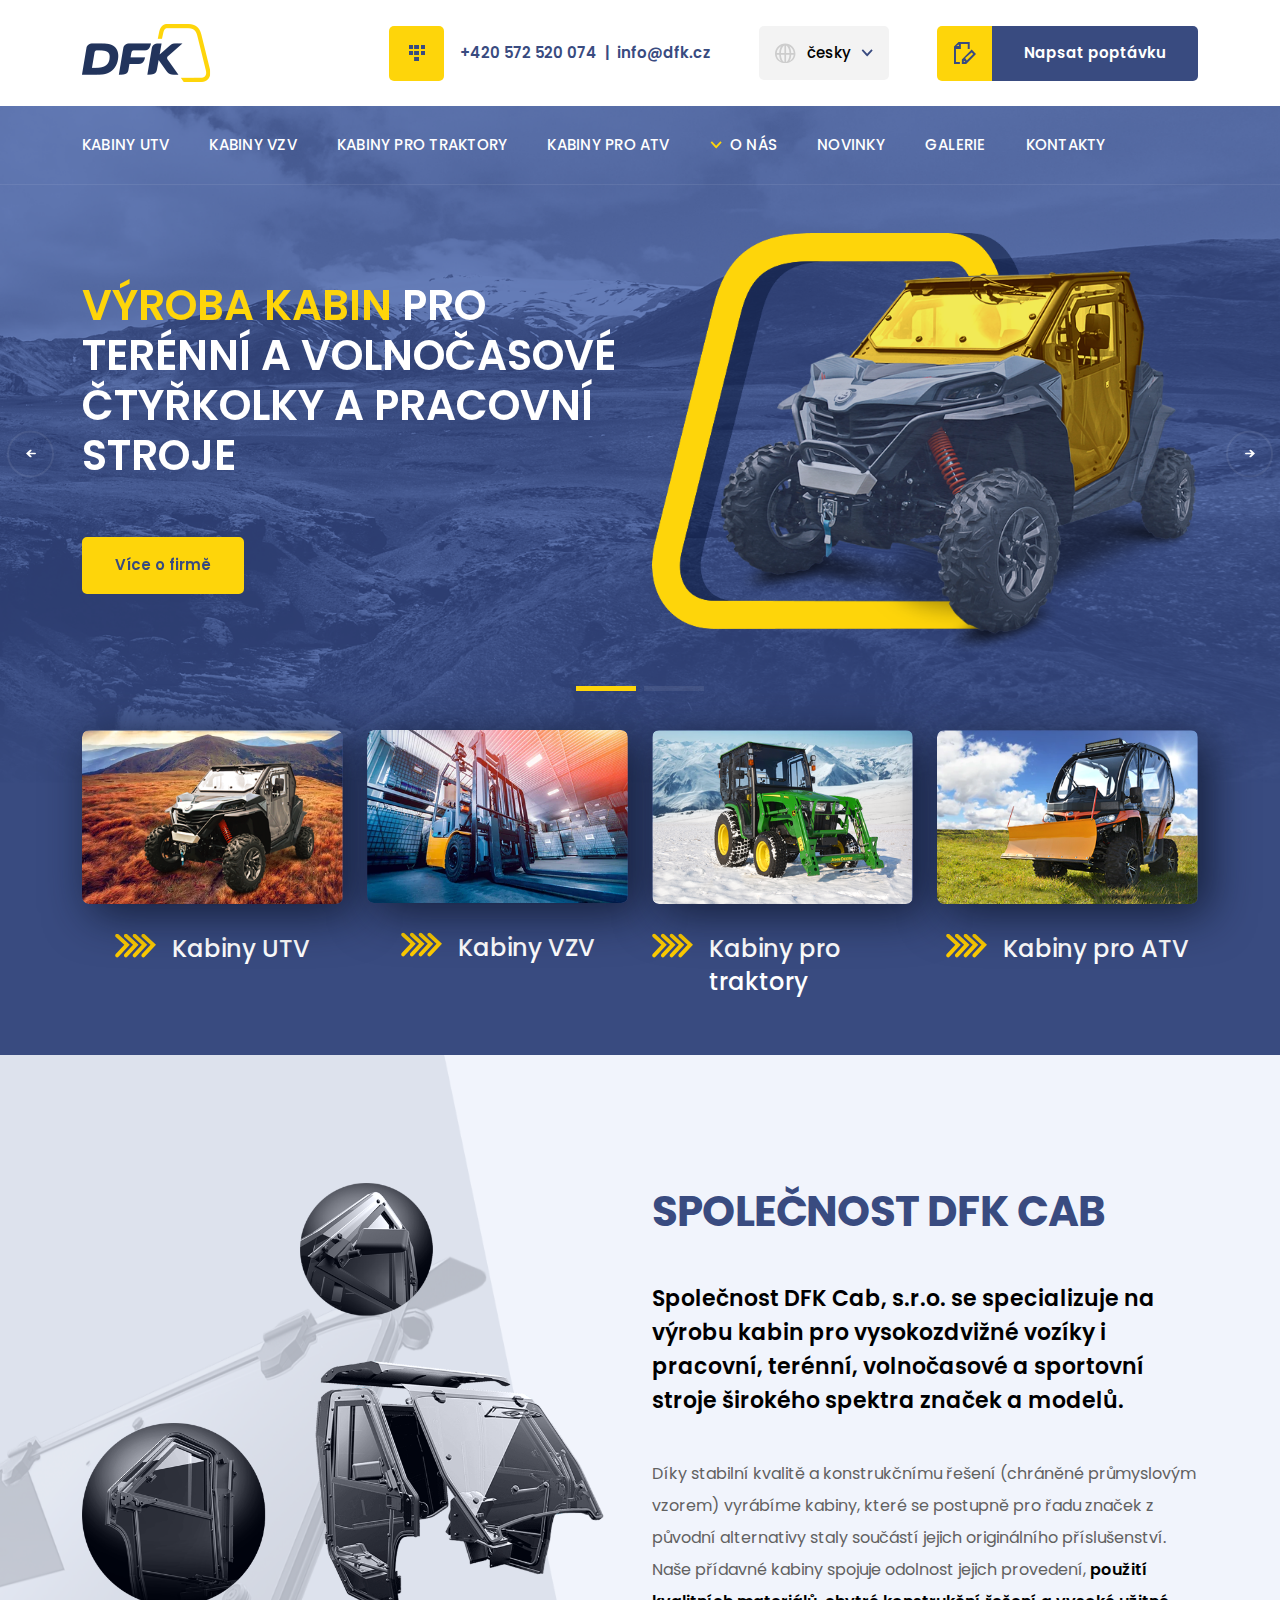
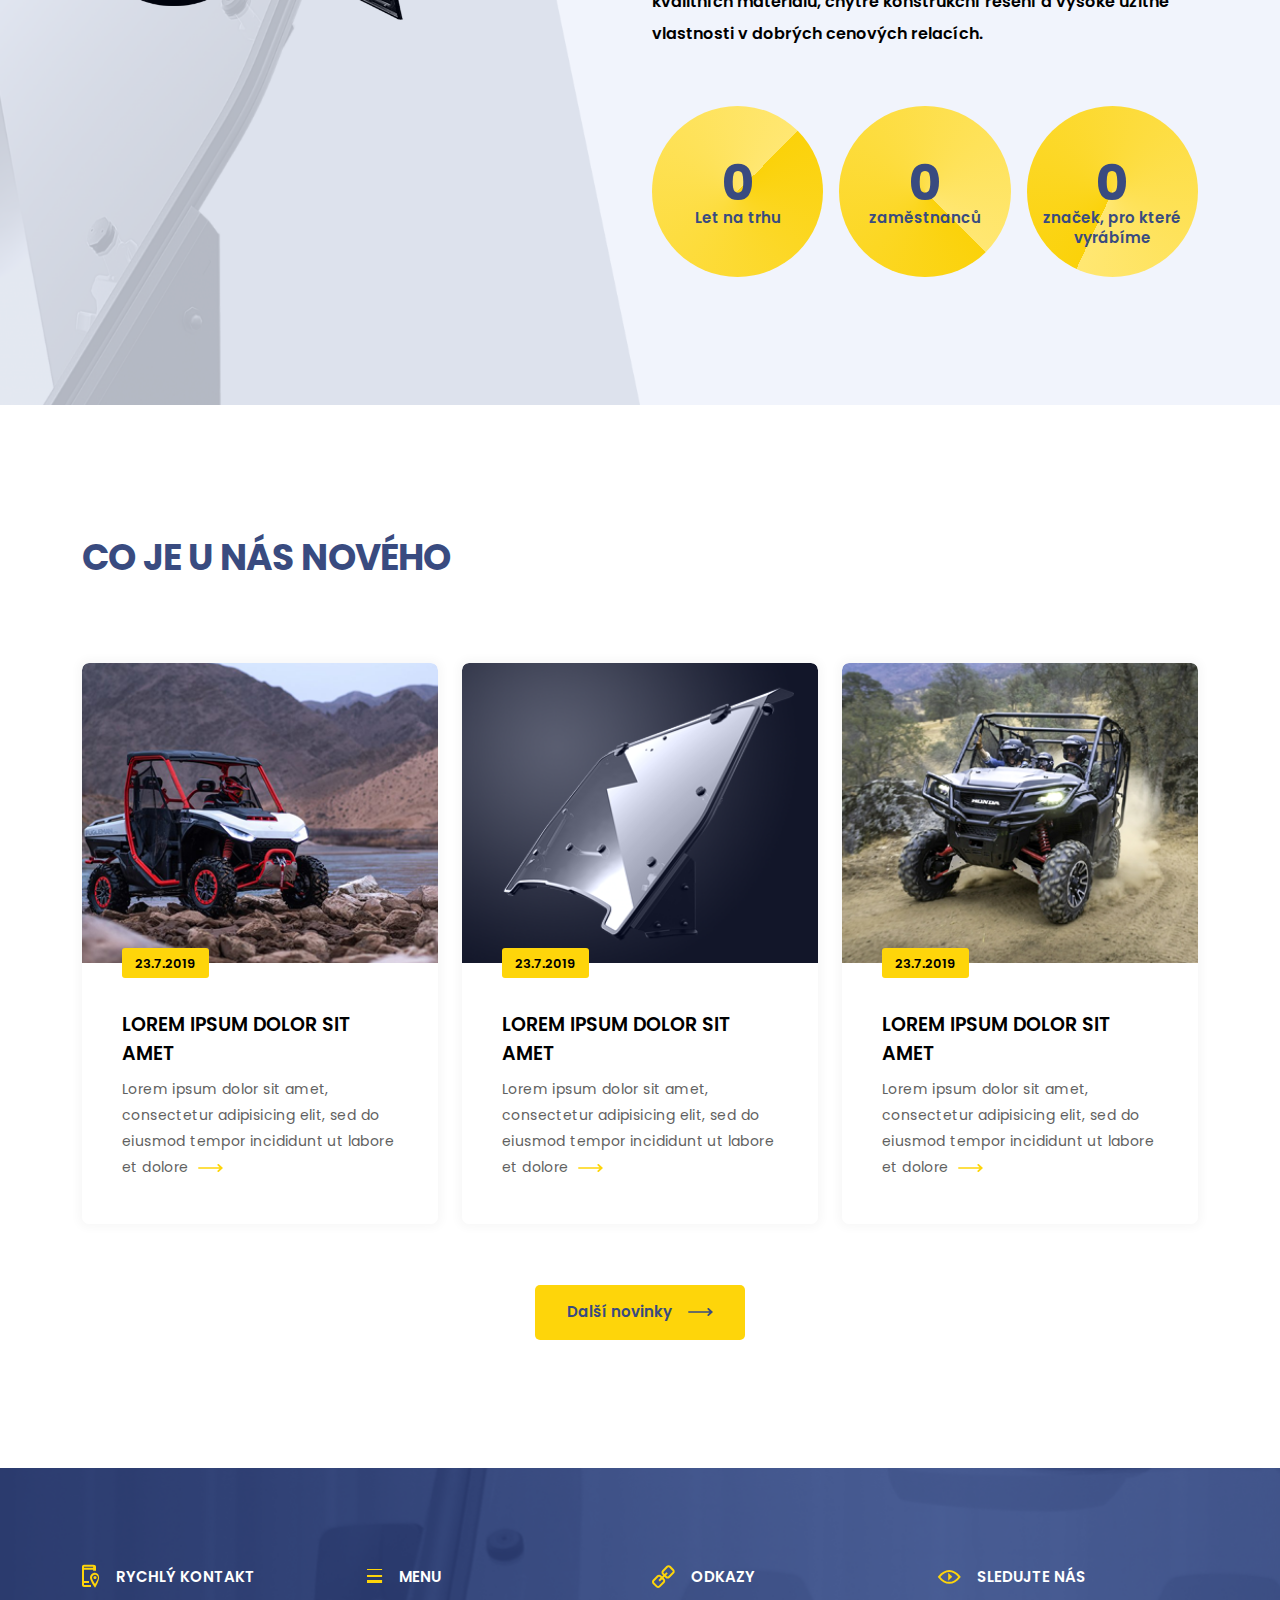
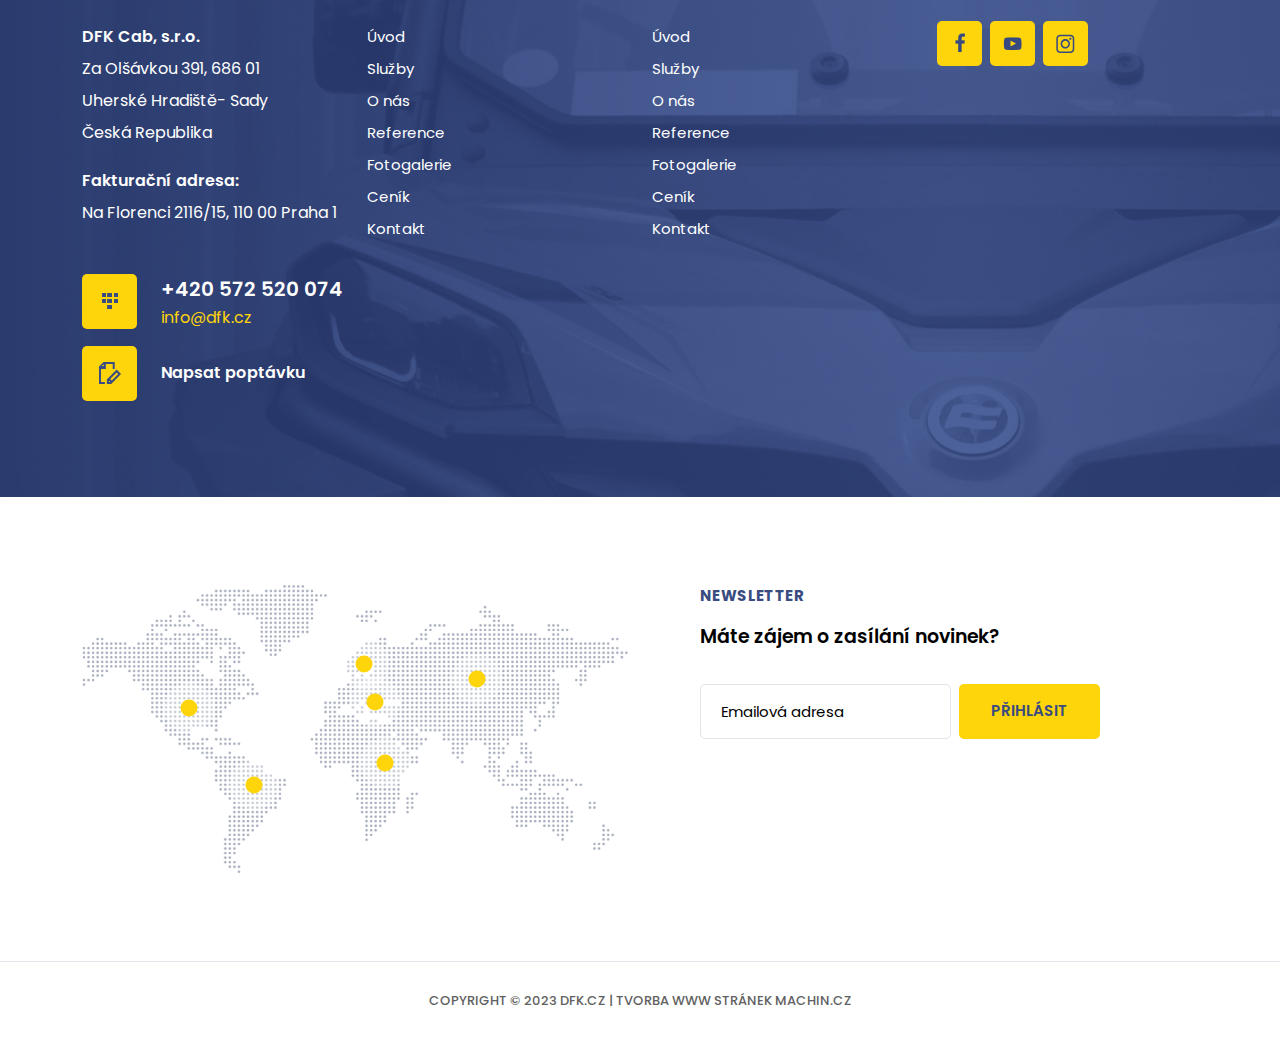
==== commit 46287cb4: "after deploy edits 2" ====
--- a/index.html
+++ b/index.html
@@ -19,25 +19,6 @@
     <link rel="stylesheet" href="css/style.css">
 </head>
 <body>
-
-    <!--
-    <div class="header-message">
-        <div class="container">
-            <div class="header-message-content">
-                <p>
-                    <b>Lorem ipsum dolor sit amet,</b> consectetur adipisicing elit, sed do eiusmod tempor 
-                    <a href="#">
-                        incididunt ut labore.
-                    </a>
-                </p>
-                <a href="" class="header-message-close">
-                    <svg width="24" height="24" viewBox="0 0 24 24" fill="none" xmlns="http://www.w3.org/2000/svg"><path d="M6.2253 4.81108C5.83477 4.42056 5.20161 4.42056 4.81108 4.81108C4.42056 5.20161 4.42056 5.83477 4.81108 6.2253L10.5858 12L4.81114 17.7747C4.42062 18.1652 4.42062 18.7984 4.81114 19.1889C5.20167 19.5794 5.83483 19.5794 6.22535 19.1889L12 13.4142L17.7747 19.1889C18.1652 19.5794 18.7984 19.5794 19.1889 19.1889C19.5794 18.7984 19.5794 18.1652 19.1889 17.7747L13.4142 12L19.189 6.2253C19.5795 5.83477 19.5795 5.20161 19.189 4.81108C18.7985 4.42056 18.1653 4.42056 17.7748 4.81108L12 10.5858L6.2253 4.81108Z" fill="currentColor" /></svg>
-                </a>
-            </div>
-        </div>
-    </div>
-    -->
-
     <div class="header">
         <div class="container">
             <nav class="header-nav navbar navbar-expand-lg navbar-light">
@@ -45,24 +26,24 @@
                     <img src="img/logo.png" alt="logo" class="img-fluid">
                 </a>
                 <button class="navbar-toggler" type="button" data-bs-toggle="collapse" data-bs-target="#nav" aria-controls="nav" aria-expanded="false" aria-label="Toggle navigation">
-                    <div class="animated-icon"><span></span><span></span><span></span></div>
+                    <span class="animated-icon"><span></span><span></span><span></span></span>
                 </button>
                 <div class="collapse navbar-collapse" id="nav">
                     <div class="header-menu d-lg-none">
                         <ul>
-                            <li>
+                            <li class="header-menu-link">
                                 <a href="">Kabiny UTV</a>
                             </li>
-                            <li>
+                            <li class="header-menu-link">
                                 <a href="">Kabiny vzv</a>
                             </li>
-                            <li>
+                            <li class="header-menu-link">
                                 <a href="">Kabiny pro Traktory</a>
                             </li>
-                            <li>
+                            <li class="header-menu-link">
                                 <a href="">Kabiny pro ATV</a>
                             </li>
-                            <li class="dropdown-hover">
+                            <li class="dropdown-hover header-menu-link">
                                 <a href="">
                                     <svg xmlns="http://www.w3.org/2000/svg" xmlns:xlink="http://www.w3.org/1999/xlink" width="12px" height="8px">
                                         <path fill-rule="evenodd"  fill="rgb(254, 213, 10)" d="M11.661,1.556 L10.409,0.150 L6.164,4.762 L1.920,0.150 L0.668,1.556 L4.912,6.168 L6.164,7.574 L7.417,6.168 L11.661,1.556 Z"/>
@@ -86,13 +67,13 @@
                                     </div>
                                 </div>
                             </li>
-                            <li>
+                            <li class="header-menu-link">
                                 <a href="">Novinky</a>
                             </li>
-                            <li>
+                            <li class="header-menu-link">
                                 <a href="">Galerie</a>
                             </li>
-                            <li>
+                            <li class="header-menu-link">
                                 <a href="">Kontakty</a>
                             </li>
                         </ul>
@@ -169,20 +150,20 @@
     <div class="banner-homepage">
         <div class="banner-homepage-menu d-none d-lg-block">
             <div class="container">
-                <ul>
-                    <li>
+                <ul class="justify-content-start">
+                    <li class="banner-menu-link">
                         <a href="">Kabiny UTV</a>
                     </li>
-                    <li>
+                    <li class="banner-menu-link">
                         <a href="">Kabiny vzv</a>
                     </li>
-                    <li>
+                    <li class="banner-menu-link">
                         <a href="">Kabiny pro Traktory</a>
                     </li>
-                    <li>
+                    <li class="banner-menu-link">
                         <a href="">Kabiny pro ATV</a>
                     </li>
-                    <li class="dropdown-hover">
+                    <li class="dropdown-hover banner-menu-link">
                         <a href="">
                             <svg xmlns="http://www.w3.org/2000/svg" xmlns:xlink="http://www.w3.org/1999/xlink" width="12px" height="8px">
                                 <path fill-rule="evenodd"  fill="rgb(254, 213, 10)" d="M11.661,1.556 L10.409,0.150 L6.164,4.762 L1.920,0.150 L0.668,1.556 L4.912,6.168 L6.164,7.574 L7.417,6.168 L11.661,1.556 Z"/>
@@ -206,13 +187,13 @@
                             </div>
                         </div>
                     </li>
-                    <li>
+                    <li class="banner-menu-link">
                         <a href="">Novinky</a>
                     </li>
-                    <li>
+                    <li class="banner-menu-link">
                         <a href="">Galerie</a>
                     </li>
-                    <li>
+                    <li class="banner-menu-link">
                         <a href="">Kontakty</a>
                     </li>
                 </ul>
@@ -258,7 +239,7 @@
                 </div>    
             </div>
         </div>
-        <div class="banner-homepage-categories">
+        <div class="banner-homepage-categories ">
             <div class="container container-extended">
                 <div class="row">
                     <div class="col-12 col-md-6 col-xl-3">
@@ -329,8 +310,8 @@
     <div class="section-aboutus section-background position-relative">
         <span class="section-aboutus-background"></span>
         <div class="section-aboutus-inner section">
-            <div class="container">
-                <div class="row">
+            <div class="container scroll-hidden">
+                <div class="row scroll-animation">
                     <div class="col-12 col-lg-6 order-2 order-lg-1 d-none d-lg-block">
                         <img src="img/section-about-photo.png" alt="image" class="section-aboutus-image pe-xl-4">
                     </div>
@@ -347,7 +328,7 @@
                                 <div class="col-6 col-sm-6 col-xl-4">
                                     <div class="section-aboutus-counters-item">
                                         <p>
-                                            <span>26</span>
+                                            <span data-value="26">0</span>
                                             Let na trhu
                                         </p>
                                     </div>
@@ -355,7 +336,7 @@
                                 <div class="col-6 col-sm-6 col-xl-4">
                                     <div class="section-aboutus-counters-item">
                                         <p>
-                                            <span>150</span>
+                                            <span data-value="150">0</span>
                                             zaměstnanců
                                         </p>
                                     </div>
@@ -363,7 +344,7 @@
                                 <div class="col-6 col-sm-6 col-xl-4">
                                     <div class="section-aboutus-counters-item">
                                         <p>
-                                            <span>30</span>
+                                            <span data-value="30">0</span>
                                             značek, pro které vyrábíme
                                         </p>
                                     </div>
@@ -376,8 +357,8 @@
         </div>
     </div>
 
-    <div class="section-news section">
-        <div class="container">
+    <div class="section-news section scroll-hidden">
+        <div class="container scroll-animation">
             <div class="section-title">
                 <h2>Co je u nás nového</h2>
             </div>
--- a/scss/main.css
+++ b/scss/main.css
@@ -2,7 +2,7 @@
 /* 
 Theme name: DFK
 Author: Jan Kolařík
-Author url: www.jan-kolarik.cz
+Author's url: www.jan-kolarik.cz
 */
 * {
   font-family: var(--font);
@@ -42,6 +42,7 @@
 h1, h2, h3, h4, h5, h6 {
   color: var(--primary-color);
   font-family: var(--font2);
+  line-height: 1.4;
 }
 
 p, li {
@@ -50,7 +51,7 @@
   line-height: 30px;
 }
 
-input, textarea, button {
+input, textarea, button, select {
   outline: none;
   box-shadow: none;
   border: none;
@@ -112,235 +113,6 @@
     transform: rotateZ(0);
   }
 }
-.header {
-  background-color: var(--background-color);
-}
-.header-menu ul {
-  flex-direction: column;
-  align-items: flex-start;
-}
-.header-menu ul li {
-  width: 100%;
-  border-bottom: 1px solid var(--border-color);
-}
-.header-menu ul li:first-child {
-  border-top: 1px solid var(--border-color);
-}
-.header-menu ul li a {
-  color: var(--primary-color);
-  padding: 0.4rem 0;
-}
-.header-message {
-  position: relative;
-  border-bottom: 1px solid var(--border-color);
-  padding: 1rem 5rem 1rem 2rem;
-}
-@media (max-width: 991px) {
-  .header-message {
-    padding: 1rem 2rem 1rem 2rem;
-  }
-}
-.header-message-content {
-  width: fit-content;
-  width: -moz-fit-content;
-  margin: 0 auto;
-  background-image: url("../img/icon-info-grey.png");
-  background-repeat: no-repeat;
-  background-position: left center;
-  padding-left: 2.25rem;
-}
-.header-message-content p {
-  margin-bottom: 0;
-  font-size: 15px;
-  color: var(--primary-color);
-}
-@media (max-width: 991px) {
-  .header-message-content {
-    display: flex;
-    justify-content: center;
-    align-items: center;
-    flex-direction: column;
-  }
-}
-@media (max-width: 768px) {
-  .header-message-content {
-    background-position: center top;
-    padding-left: 0;
-    padding-top: 2rem;
-    text-align: center;
-  }
-}
-.header-message-close {
-  position: absolute;
-  top: 50%;
-  transform: translateY(-50%);
-  right: 2rem;
-  border: 1px solid var(--border-color);
-  padding: 0.25rem;
-  border-radius: 50%;
-  transition-duration: 0.15s;
-}
-.header-message-close svg, .header-message-close path {
-  transition-duration: 0.15s;
-  fill: var(--border-color);
-}
-.header-message-close:hover {
-  border-color: var(--highlight-color);
-}
-.header-message-close:hover svg, .header-message-close:hover path {
-  fill: var(--highlight-color);
-}
-@media (max-width: 991px) {
-  .header-message-close {
-    position: unset;
-    width: fit-content;
-    width: -moz-fit-content;
-    transform: none;
-    margin-top: 0.4rem;
-  }
-}
-.header-nav {
-  padding: 1.5rem 0;
-}
-@media (max-width: 1200px) {
-  .header-nav {
-    flex-wrap: wrap;
-    display: flex;
-    justify-content: center;
-    align-items: center;
-  }
-}
-@media (max-width: 991px) {
-  .header-nav {
-    justify-content: space-between;
-    padding: 1.5rem 0 1.5rem;
-  }
-}
-.header-rightbox {
-  display: flex;
-  justify-content: center;
-  align-items: center;
-  margin: 0 -1.5rem;
-}
-.header-rightbox > div {
-  padding: 0 1.5rem;
-}
-@media (max-width: 1200px) {
-  .header-rightbox {
-    justify-content: flex-start;
-    margin: 0 -0.75rem;
-  }
-  .header-rightbox > div {
-    padding: 0 0.75rem;
-  }
-}
-@media (max-width: 768px) {
-  .header-rightbox > div:not(:last-child) {
-    margin-bottom: 0.5rem;
-  }
-}
-.header-languages ul a {
-  display: flex;
-  align-items: center;
-}
-.header-languages ul a img {
-  flex-shrink: 0;
-  width: 20px;
-  aspect-ratio: 1/1;
-  margin-right: 0.5rem;
-  border-radius: 5px;
-}
-@media (min-width: 991px) {
-  .header #nav {
-    justify-content: flex-end;
-  }
-}
-.header-contact-content a {
-  font-size: 15px;
-  font-weight: 600;
-  transition: 0.1s all;
-}
-.header-contact-content a:hover {
-  color: var(--highlight-color2);
-  text-decoration: none;
-}
-.header-contact-content > a:not(:last-child)::after {
-  content: "|";
-  margin: 0 0.5rem;
-  color: var(--link-color) !important;
-}
-@media (max-width: 1200px) {
-  .header-contact-content > a:not(:last-child)::after {
-    content: none;
-  }
-}
-.header-button .theme-button span {
-  position: relative;
-  transition-duration: 0.2s;
-  left: 0;
-}
-.header-button .theme-button svg {
-  position: absolute;
-  opacity: 0;
-  top: 50%;
-  transform: translateY(-50%);
-  right: 0px;
-  transition-duration: 0.2s;
-}
-.header-button:hover .theme-button span {
-  left: -16px;
-}
-.header-button:hover .theme-button svg {
-  opacity: 1;
-  right: 10px;
-}
-.header .navbar-toggler {
-  margin: 0 !important;
-  padding: 0 !important;
-}
-.header .animated-icon {
-  width: 30px;
-  height: 20px;
-  position: relative;
-  margin: 0px;
-  transform: rotate(0deg);
-  cursor: pointer;
-  transition: 0.5s ease-in-out;
-}
-.header .animated-icon span {
-  display: block;
-  position: absolute;
-  height: 3px;
-  width: 100%;
-  border-radius: 9px;
-  opacity: 1;
-  left: 0;
-  transform: rotate(0deg);
-  transition: 0.25s ease-in-out;
-  background: var(--highlight-color);
-}
-.header .animated-icon span:nth-child(1) {
-  top: 0px;
-}
-.header .animated-icon span:nth-child(2) {
-  top: 10px;
-}
-.header .animated-icon span:nth-child(3) {
-  top: 20px;
-}
-.header .animated-icon.open span:nth-child(1) {
-  top: 11px;
-  transform: rotate(135deg);
-}
-.header .animated-icon.open span:nth-child(2) {
-  opacity: 0;
-  left: -60px;
-}
-.header .animated-icon.open span:nth-child(3) {
-  top: 11px;
-  transform: rotate(-135deg);
-}
-
 .theme-button {
   display: flex;
   justify-content: center;
@@ -353,6 +125,7 @@
   transition-duration: 0.1s;
   border-radius: var(--button-radius);
   position: relative;
+  text-decoration: none !important;
   /*span {
       position: relative;
       &::after {
@@ -368,20 +141,20 @@
       }
   }*/
 }
-.theme-button:hover {
-  text-decoration: none;
-}
-.theme-button-arrow svg {
+.theme-button-arrow svg, .theme-button-icon svg {
   margin-left: 1rem;
 }
-.theme-button-arrow svg path {
+.theme-button-arrow svg path, .theme-button-icon svg path {
   transition-duration: 0.1s;
 }
-.theme-button-arrow:hover.theme-button-highlight svg path {
+.theme-button-arrow:hover.theme-button-highlight svg path, .theme-button-icon:hover.theme-button-highlight svg path {
   fill: var(--highlight-color);
 }
-.theme-button-arrow:hover.theme-button-highlight2 svg path {
+.theme-button-arrow:hover.theme-button-highlight2 svg path, .theme-button-icon:hover.theme-button-highlight2 svg path {
   fill: var(--secondary-color);
+}
+.theme-button-icon svg {
+  margin-left: 0;
 }
 .theme-button-bordered {
   border: 2px solid;
@@ -450,6 +223,23 @@
 }
 .theme-icon svg, .theme-icon svg > path {
   fill: var(--highlight-color);
+}
+.theme-icon-small {
+  width: 40px;
+  height: 40px;
+}
+.theme-icon-small svg {
+  max-width: 25px;
+  max-height: 25px;
+}
+.theme-icon-color-light {
+  background-color: var(--section-color2);
+}
+.theme-icon-hover:hover {
+  background-color: var(--highlight-color);
+}
+.theme-icon-hover:hover svg, .theme-icon-hover:hover svg > path {
+  fill: var(--highlight-color2);
 }
 
 .theme-dropdown {
@@ -530,239 +320,331 @@
   transform: rotate(180deg);
 }
 
+.theme-pagination ul {
+  list-style: none;
+  padding: 0;
+  margin: 5rem -0.15rem 0;
+  display: flex;
+  justify-content: center;
+  align-items: center;
+}
+@media (max-width: 768px) {
+  .theme-pagination ul {
+    margin: 3rem -0.15rem 0;
+  }
+}
+.theme-pagination ul li {
+  padding: 0 0.15rem;
+}
+.theme-pagination ul li a {
+  display: flex;
+  justify-content: center;
+  align-items: center;
+  color: var(--primary-color);
+  border-radius: var(--button-radius);
+  font-size: 15px;
+  font-weight: 500;
+  text-decoration: none;
+}
+.theme-pagination ul li:not(:first-child):not(:last-child) a {
+  width: 33px;
+  aspect-ratio: 1/1;
+}
+.theme-pagination ul li:not(:first-child):not(:last-child).active a, .theme-pagination ul li:not(:first-child):not(:last-child) a:hover {
+  background-color: var(--highlight-color2);
+}
+.theme-pagination ul li:last-child a:hover, .theme-pagination ul li:first-child a:hover {
+  color: var(--highlight-color);
+}
+.theme-pagination ul li:last-child a {
+  margin-left: 0.5rem;
+}
+.theme-pagination ul li:first-child a {
+  margin-right: 0.5rem;
+}
+
+.buttons-filter {
+  margin-bottom: 4rem;
+}
+@media (max-width: 768px) {
+  .buttons-filter {
+    margin-bottom: 3rem;
+  }
+}
+.buttons-filter ul {
+  list-style: none;
+  padding: 0;
+  margin: 0;
+  display: flex;
+  justify-content: center;
+  align-items: center;
+  flex-wrap: wrap;
+  gap: 0.5rem;
+}
+@media (max-width: 991px) {
+  .buttons-filter ul li {
+    width: 40%;
+  }
+}
+@media (max-width: 576px) {
+  .buttons-filter ul li {
+    width: 100%;
+  }
+}
+.buttons-filter ul li a {
+  min-width: 160px;
+  text-align: center;
+  border: 1px solid var(--border-color);
+  background-color: var(--secondary-color);
+  transition-duration: 0.15s;
+  color: var(--highlight-color);
+  padding: 0.75rem 0.5rem;
+  display: block;
+  text-decoration: none;
+  font-weight: 600;
+  border-radius: var(--button-radius);
+}
+.buttons-filter ul li a.active, .buttons-filter ul li a:hover {
+  border-color: var(--highlight-color2);
+  background-color: var(--highlight-color2);
+  color: var(--secondary-color);
+}
+
+.scroll-hidden {
+  overflow: hidden;
+}
+.scroll-in {
+  animation: slideIn 1s forwards;
+  overflow: hidden;
+}
+
+@keyframes slideIn {
+  0% {
+    transform: translateY(20rem);
+  }
+  100% {
+    transform: translateY(0);
+  }
+}
+.section {
+  padding: 8rem 0;
+}
+.section-small {
+  padding: 5.5rem 0;
+}
+@media (max-width: 768px) {
+  .section {
+    padding: 3rem 0;
+  }
+}
+.section-background {
+  background-color: var(--section-color);
+}
+.section-footer {
+  margin-top: 4.5rem;
+  display: flex;
+  justify-content: center;
+  align-items: center;
+}
+@media (max-width: 768px) {
+  .section-footer {
+    margin-top: 3rem;
+  }
+}
+.section-title {
+  padding-bottom: 5rem;
+}
+@media (max-width: 768px) {
+  .section-title {
+    padding-bottom: 3rem;
+  }
+}
+.section-title h2 {
+  color: var(--highlight-color);
+  font-size: 36px;
+  font-weight: 700;
+  text-transform: uppercase;
+  letter-spacing: -0.05rem;
+  margin-bottom: 0;
+}
+.section-reducedPadding {
+  padding: 1rem 0;
+}
+.section-output > *:first-child {
+  margin-top: 0;
+}
+.section-output > *:last-child {
+  margin-bottom: 0;
+}
+.section-output b, .section-output strong {
+  font-weight: 600;
+  color: var(--primary-color);
+}
+.section-output p, .section-output li, .section-output td, .section-output th {
+  font-family: var(--font);
+  font-size: 16px;
+  line-height: 32px;
+  font-weight: 400;
+  color: var(--paragraph-color);
+  overflow-wrap: break-word;
+}
+.section-output table {
+  width: 100%;
+}
+.section-output table thead tr {
+  background-color: var(--table-header-color);
+}
+.section-output table thead tr th {
+  font-weight: 500;
+}
+.section-output table tbody tr:nth-child(odd) {
+  background-color: var(--table-color);
+}
+.section-output table th, .section-output table td {
+  padding: 0.75rem 2.5rem;
+}
+.section-output ul {
+  padding: 0;
+}
+.section-output ul li {
+  list-style: none;
+  display: flex;
+  align-items: flex-start;
+}
+.section-output ul li::before {
+  content: "";
+  display: block;
+  width: 15px;
+  height: 2px;
+  background-color: var(--highlight-color);
+  margin-top: 14px;
+  margin-right: 1rem;
+  flex-shrink: 0;
+}
+.section-output h1 {
+  color: var(--highlight-color);
+  font-weight: 700;
+  text-transform: uppercase;
+  font-size: 42px;
+  margin: 4rem 0 3rem;
+}
+@media (max-width: 768px) {
+  .section-output h1 {
+    font-size: 38px;
+    margin: 3.5rem 0 2.5rem;
+  }
+}
+.section-output h2 {
+  color: var(--highlight-color);
+  font-weight: 700;
+  text-transform: uppercase;
+  font-size: 36px;
+  margin: 3.5rem 0 2.5rem;
+}
+@media (max-width: 768px) {
+  .section-output h2 {
+    font-size: 32px;
+    margin: 3rem 0 2rem;
+  }
+}
+.section-output h3 {
+  color: var(--highlight-color);
+  font-weight: 700;
+  text-transform: uppercase;
+  font-size: 26px;
+  margin: 3rem 0 2rem;
+}
+@media (max-width: 768px) {
+  .section-output h3 {
+    font-size: 22px;
+    margin: 2.5rem 0 1.75rem;
+  }
+}
+.section-output h4 {
+  color: var(--highlight-color);
+  font-weight: 700;
+  text-transform: uppercase;
+  font-size: 22px;
+  margin: 3rem 0 2rem;
+}
+@media (max-width: 768px) {
+  .section-output h4 {
+    font-size: 18px;
+    margin: 2.5rem 0 1.75rem;
+  }
+}
+.section-output a {
+  color: var(--highlight-color);
+}
+
+.innerContainer {
+  padding: 0 8rem;
+}
+@media (max-width: 1601px) {
+  .innerContainer {
+    padding: 0 3.5rem;
+  }
+}
+@media (max-width: 991px) {
+  .innerContainer {
+    padding: 0 2.5rem;
+  }
+}
+@media (max-width: 768px) {
+  .innerContainer {
+    padding: 0;
+  }
+}
+
+.container-no-right {
+  margin-right: 0;
+  padding-right: 0;
+}
+
 .banner-homepage {
   position: relative;
   background-image: var(--banner-homepage-background);
   background-repeat: no-repeat;
   background-size: cover;
   padding-bottom: 3.5rem;
-  /*
-  &-inner {
-      position: relative;
-      .homepage-banner-background-1, .homepage-banner-background-2, .homepage-banner-background-3::before, .homepage-banner-background-3::after {
-          background-color: var(--background-secondary-color);
-          content: "";
-          z-index: 1;
-          position: absolute;
-          display: block;
-          border-radius: var(--border-radius);
-      }
-      .homepage-banner-background-1 {
-          top: 0;
-          left: 13rem;
-          right: 2.75rem;
-          bottom: 0;
-          @include media("lg") {
-              right: 0;
-          }
-          @include media("sm") {
-              left: 8rem;
-          }
-      }
-      .homepage-banner-background-2 {
-          top: 0;
-          left: 0;
-          right: 2.75rem;
-          bottom: 4rem;
-      }
-      .homepage-banner-background-3 {
-          &::after {
-              bottom: 0;
-              left: 9rem;
-              width: 30px;
-              height: 30px;
-              right: 30px;
-              border-top-right-radius: 20px;
-              border: 32px solid #fff;
-              @include media("sm") {
-                  left: 4rem;
-              }
-          }
-          &::before {
-              bottom: 45px;
-              left: 11rem;
-              width: 40px;
-              height: 40px;
-              @include media("sm") {
-                  left: 7rem;
-              }
-          }
-      }
-  }
-  &-owl {
-      z-index: 2;
-      .owl-nav {
-          position: absolute;
-          bottom: 0.4rem;
-          left: 5.85rem;
-          display: flex;
-          margin-top: 0;
-          @include media("sm") {
-              left: .85rem;
-          }
-          & > button {
-              border: 2px solid var(--background-secondary-color) !important;
-              display: flex !important;
-              align-items: center;
-              justify-content: center;
-              width: 48px;
-              height: 48px;
-              margin: 0 !important;
-              border-radius: 50% !important;
-              transition: 0.15s all;
-              &.owl-next {
-                  transform: rotate(180deg);
-              }
-              &:not(:last-child) {
-                  margin-right: .25rem !important;
-              }
-              &:hover {
-                  border-color: var(--button-color) !important;
-              }
-          }
-      }
-  }
-  &-item {
-      position: relative;
-      &-image {
-          max-width: 65%;
-          margin-left: auto;
-          @include media("lg") {
-              max-width: 100%;
-              margin: 0 3rem;
-          }
-          @include media("md") {
-              margin: 0 2rem;
-          }
-          @include media("sm") {
-              margin: 0 1.5rem;
-          }
-          img {
-              border-radius: var(--border-radius);
-              margin-bottom: 2rem;
-              height: 700px;
-              width: 1070px !important;
-              object-fit: cover;
-              margin-left: auto;
-              @include media("xxxl") {
-                  width: 980px !important;
-              }
-              @include media("xxl") {
-                  width: 700px !important;
-              }
-              @include media("xl") {
-                  width: 500px !important;
-              }
-              @include media("lg") {
-                  width: 100% !important;
-                  height: 300px;
-                  margin-bottom: 7rem;
-              }
-              @include media("md") {
-                  margin-bottom: 5.75rem;
-              }
-          }
-      }
-      &-content {
-          position: absolute;
-          top: 45%;
-          left: 0;
-          right: 0;
-          bottom: 0;
-          transform: translate(0,-50%);
-          @include media("xxl") {
-              top: 42.5%;
-          }
-          @include media("lg") {
-              transform: none;
-              position: unset;
-              padding: 3rem 0;
-          }
-          @include media("md") {
-              padding: 3rem 1.5rem;
-          }
-          &-limit {
-              max-width: 40%;
-              @include media("xxl") {
-                  max-width: 50%;
-              }
-              @include media("xl") {
-                  max-width: 60%;
-              }
-              @include media("lg") {
-                  max-width: 100%;
-              }
-          }
-          h2 {
-              font-size: 90px;
-              line-height: 85px;
-              font-weight: 500;
-              color: var(--primary-color);
-              margin-bottom: 2.5rem;
-              @include media("md") {
-                  font-size: 55px;
-                  line-height: 60px;
-              }
-              @include media("sm") {
-                  font-size: 50px;
-                  line-height: 55px;
-              }
-          }
-          p {
-              font-size: 18px;
-              line-height: 30px;
-              font-weight: 600;
-              color: var(--primary-color);
-              margin-right: 7.5rem;
-              margin-bottom: 2rem;
-              @include media("lg") {
-                  margin-right: 0;
-              }
-              @include media("md") {
-                  font-weight: 500;
-                  font-size: 16px;
-                  line-height: 26px;
-              }
-          }
-      }
-  }
-  &-popup {
-      position: absolute;
-      z-index: 2;
-      right: -2rem;
-      top: 50%;
-      transform: translate(0,-50%);
-      background-color: var(--background-color);
-      box-shadow: 2.93px 8.51px 29px 0px rgba(0, 0, 0, 0.08);
-      border-radius: var(--popup-radius);
-      padding: 1.5rem 2.25rem;
-      @include flexCenterDir(column);
-      max-width: 280px;
-      @include media("lg") {
-          position: unset;
-          max-width: 100%;
-          transform: none;
-          margin-top: 3rem;
-      }
-      h3 {
-          font-size: 38px;
-          text-align: center;
-          margin: 1rem 0;
-          span {
-              font-family: var(--font2);
-              font-weight: 600;
-              @include media("sm") {
-                  display: block;
-              }
-          }
-      }
-  }*/
-}
-.banner-homepage-menu, .header-menu {
+}
+@media (max-width: 768px) {
+  .banner-homepage {
+    padding-bottom: 3rem;
+  }
+}
+.banner-homepage-menu, .header-menu, .banner-subpage-menu {
   border-bottom: 1px solid var(--border-color-light);
-  padding: 1.5rem 0;
-}
-.banner-homepage-menu ul, .header-menu ul {
+}
+@media (max-width: 991px) {
+  .banner-homepage-menu, .header-menu, .banner-subpage-menu {
+    padding: 1.25rem 0 0;
+  }
+}
+.banner-homepage-menu .banner-menu-link > a, .header-menu .banner-menu-link > a, .banner-subpage-menu .banner-menu-link > a {
+  padding: 1.5rem 1.25rem 1.5rem 1.25rem;
+  letter-spacing: 0.015rem;
+}
+.banner-homepage-menu .banner-menu-link > a::after, .header-menu .banner-menu-link > a::after, .banner-subpage-menu .banner-menu-link > a::after {
+  position: absolute;
+  bottom: 0;
+  left: 1.25rem;
+  right: 1.25rem;
+  background-color: var(--highlight-color2);
+  display: block;
+  width: calc(100% - 2.5rem);
+  height: 5px;
+}
+.banner-homepage-menu .banner-menu-link > a:hover::after, .header-menu .banner-menu-link > a:hover::after, .banner-subpage-menu .banner-menu-link > a:hover::after {
+  content: "";
+}
+.banner-homepage-menu .banner-menu-link.active a, .header-menu .banner-menu-link.active a, .banner-subpage-menu .banner-menu-link.active a {
+  color: var(--highlight-color2);
+}
+.banner-homepage-menu .banner-menu-link.active a::after, .header-menu .banner-menu-link.active a::after, .banner-subpage-menu .banner-menu-link.active a::after {
+  content: "";
+}
+.banner-homepage-menu ul, .header-menu ul, .banner-subpage-menu ul {
   list-style: none;
   margin: 0;
   padding: 0;
@@ -771,18 +653,23 @@
   align-items: center;
   flex-wrap: wrap;
 }
-.banner-homepage-menu ul li.dropdown-hover:hover .dropdown-hover-menu, .header-menu ul li.dropdown-hover:hover .dropdown-hover-menu {
+@media (min-width: 991px) {
+  .banner-homepage-menu ul, .header-menu ul, .banner-subpage-menu ul {
+    margin: 0 -1.25rem;
+  }
+}
+.banner-homepage-menu ul li.dropdown-hover:hover .dropdown-hover-menu, .header-menu ul li.dropdown-hover:hover .dropdown-hover-menu, .banner-subpage-menu ul li.dropdown-hover:hover .dropdown-hover-menu {
   display: block !important;
 }
-.banner-homepage-menu ul li.dropdown-hover > a > svg, .header-menu ul li.dropdown-hover > a > svg {
+.banner-homepage-menu ul li.dropdown-hover > a > svg, .header-menu ul li.dropdown-hover > a > svg, .banner-subpage-menu ul li.dropdown-hover > a > svg {
   display: inline-block;
   margin-top: -2px;
   margin-right: 0.25rem;
 }
-.banner-homepage-menu ul li .dropdown-hover, .header-menu ul li .dropdown-hover {
+.banner-homepage-menu ul li .dropdown-hover, .header-menu ul li .dropdown-hover, .banner-subpage-menu ul li .dropdown-hover {
   position: relative;
 }
-.banner-homepage-menu ul li .dropdown-hover-menu, .header-menu ul li .dropdown-hover-menu {
+.banner-homepage-menu ul li .dropdown-hover-menu, .header-menu ul li .dropdown-hover-menu, .banner-subpage-menu ul li .dropdown-hover-menu {
   position: absolute;
   display: none;
   z-index: 1000;
@@ -790,35 +677,35 @@
   padding-top: 0.5rem;
 }
 @media (max-width: 991px) {
-  .banner-homepage-menu ul li .dropdown-hover-menu, .header-menu ul li .dropdown-hover-menu {
+  .banner-homepage-menu ul li .dropdown-hover-menu, .header-menu ul li .dropdown-hover-menu, .banner-subpage-menu ul li .dropdown-hover-menu {
     margin-left: 0;
     margin-bottom: 0.65rem;
     padding-top: 0.65rem;
     border-top: 1px solid var(--border-color);
   }
 }
-.banner-homepage-menu ul li .dropdown-hover-menu > div, .header-menu ul li .dropdown-hover-menu > div {
+.banner-homepage-menu ul li .dropdown-hover-menu > div, .header-menu ul li .dropdown-hover-menu > div, .banner-subpage-menu ul li .dropdown-hover-menu > div {
   padding: 1rem 1.25rem;
   background-color: var(--background-color);
   border: 1px solid var(--background-secondary-color);
   border-radius: var(--button-radius);
 }
 @media (max-width: 991px) {
-  .banner-homepage-menu ul li .dropdown-hover-menu > div, .header-menu ul li .dropdown-hover-menu > div {
+  .banner-homepage-menu ul li .dropdown-hover-menu > div, .header-menu ul li .dropdown-hover-menu > div, .banner-subpage-menu ul li .dropdown-hover-menu > div {
     padding: 0 1rem;
     border: 0;
   }
-  .banner-homepage-menu ul li .dropdown-hover-menu > div svg, .header-menu ul li .dropdown-hover-menu > div svg {
+  .banner-homepage-menu ul li .dropdown-hover-menu > div svg, .header-menu ul li .dropdown-hover-menu > div svg, .banner-subpage-menu ul li .dropdown-hover-menu > div svg {
     display: none;
   }
 }
 @media (max-width: 991px) {
-  .banner-homepage-menu ul li .dropdown-hover-menu, .header-menu ul li .dropdown-hover-menu {
+  .banner-homepage-menu ul li .dropdown-hover-menu, .header-menu ul li .dropdown-hover-menu, .banner-subpage-menu ul li .dropdown-hover-menu {
     position: unset;
     text-align: center;
   }
 }
-.banner-homepage-menu ul li .dropdown-hover-item, .header-menu ul li .dropdown-hover-item {
+.banner-homepage-menu ul li .dropdown-hover-item, .header-menu ul li .dropdown-hover-item, .banner-subpage-menu ul li .dropdown-hover-item {
   color: var(--highlight-color);
   transition-duration: 0.1s;
   display: flex;
@@ -826,41 +713,41 @@
   min-width: 275px;
   padding: 0;
 }
-.banner-homepage-menu ul li .dropdown-hover-item svg, .header-menu ul li .dropdown-hover-item svg {
+.banner-homepage-menu ul li .dropdown-hover-item svg, .header-menu ul li .dropdown-hover-item svg, .banner-subpage-menu ul li .dropdown-hover-item svg {
   margin-right: 0.75rem;
 }
-.banner-homepage-menu ul li .dropdown-hover-item svg path, .header-menu ul li .dropdown-hover-item svg path {
+.banner-homepage-menu ul li .dropdown-hover-item svg path, .header-menu ul li .dropdown-hover-item svg path, .banner-subpage-menu ul li .dropdown-hover-item svg path {
   fill: var(--highlight-color);
   transition-duration: 0.1s;
 }
-.banner-homepage-menu ul li .dropdown-hover-item:hover, .header-menu ul li .dropdown-hover-item:hover {
+.banner-homepage-menu ul li .dropdown-hover-item:hover, .header-menu ul li .dropdown-hover-item:hover, .banner-subpage-menu ul li .dropdown-hover-item:hover {
   color: var(--highlight-color2);
   text-decoration: none;
 }
-.banner-homepage-menu ul li .dropdown-hover-item:hover svg path, .header-menu ul li .dropdown-hover-item:hover svg path {
+.banner-homepage-menu ul li .dropdown-hover-item:hover svg path, .header-menu ul li .dropdown-hover-item:hover svg path, .banner-subpage-menu ul li .dropdown-hover-item:hover svg path {
   fill: var(--highlight-color2);
 }
 @media (max-width: 991px) {
-  .banner-homepage-menu ul li .dropdown-hover-item, .header-menu ul li .dropdown-hover-item {
+  .banner-homepage-menu ul li .dropdown-hover-item, .header-menu ul li .dropdown-hover-item, .banner-subpage-menu ul li .dropdown-hover-item {
     line-height: 30px;
     font-weight: 400;
     min-width: unset;
   }
 }
-.banner-homepage-menu ul li a, .header-menu ul li a {
+.banner-homepage-menu ul li a, .header-menu ul li a, .banner-subpage-menu ul li a {
   color: var(--secondary-color);
   font-size: 15px;
   font-weight: 500;
   text-transform: uppercase;
-  padding: 0 1rem;
+  padding: 0 1.25rem;
   display: block;
   text-decoration: none;
   position: relative;
 }
-.banner-homepage-menu ul li a:hover, .header-menu ul li a:hover {
+.banner-homepage-menu ul li a:hover, .header-menu ul li a:hover, .banner-subpage-menu ul li a:hover {
   color: var(--highlight-color2);
 }
-.banner-homepage-menu ul li.active .nav-link, .header-menu ul li.active .nav-link, .banner-homepage-menu ul li .nav-link:hover, .header-menu ul li .nav-link:hover {
+.banner-homepage-menu ul li.active .nav-link, .header-menu ul li.active .nav-link, .banner-subpage-menu ul li.active .nav-link, .banner-homepage-menu ul li .nav-link:hover, .header-menu ul li .nav-link:hover, .banner-subpage-menu ul li .nav-link:hover {
   color: var(--highlight-color);
 }
 .banner-homepage-main {
@@ -934,6 +821,7 @@
   }
 }
 .banner-homepage-main .owl-nav {
+  margin-top: 0;
   position: absolute;
   top: calc(50% - 12px);
   transform: translateY(-50%);
@@ -1042,234 +930,84 @@
   color: var(--highlight-color2);
 }
 
-.subpage-banner-breadcrumb ul {
+.banner-subpage {
+  background-size: cover;
+  background-repeat: no-repeat;
+}
+@media (min-width: 991px) {
+  .banner-subpage {
+    background-position: center;
+  }
+}
+.banner-subpage-main {
+  min-height: 430px;
+  display: flex;
+  flex-direction: column;
+  justify-content: center;
+}
+@media (max-width: 1601px) {
+  .banner-subpage-main {
+    min-height: 350px;
+  }
+}
+@media (max-width: 768px) {
+  .banner-subpage-main {
+    min-height: 300px;
+  }
+}
+@media (max-width: 576px) {
+  .banner-subpage-main {
+    min-height: 200px;
+  }
+}
+.banner-subpage-main h1 {
+  font-size: 50px;
+  color: var(--secondary-color);
+  font-weight: 600;
+  text-transform: uppercase;
+  margin-bottom: 1.5rem;
+}
+@media (max-width: 768px) {
+  .banner-subpage-main h1 {
+    margin-bottom: 0;
+    font-size: 40px;
+  }
+}
+.banner-subpage-main-breadcrumb ul {
   list-style: none;
   margin: 0;
   padding: 0;
   display: flex;
 }
-.subpage-banner-breadcrumb ul li {
-  display: flex;
-}
-.subpage-banner-breadcrumb ul li:not(:last-child)::after {
+.banner-subpage-main-breadcrumb ul li {
+  display: flex;
+}
+.banner-subpage-main-breadcrumb ul li:not(:last-child)::after {
+  color: var(--secondary-color);
   content: "/";
   margin: 0 0.5rem;
   font-size: 17px;
   text-transform: uppercase;
-  font-weight: 600;
-}
-.subpage-banner-breadcrumb ul li a {
-  color: var(--primary-color);
+  font-weight: 400;
+}
+.banner-subpage-main-breadcrumb ul li a {
+  color: var(--secondary-color);
   font-size: 17px;
   text-transform: uppercase;
+  font-weight: 400;
+  transition-duration: 0.1s;
+}
+.banner-subpage-main-breadcrumb ul li:last-child a {
   font-weight: 600;
 }
-.subpage-banner-breadcrumb ul li.active a {
-  color: var(--button-color);
-}
-@media (max-width: 991px) {
-  .subpage-banner-breadcrumb {
+.banner-subpage-main-breadcrumb ul li.active a, .banner-subpage-main-breadcrumb ul li a:hover {
+  color: var(--highlight-color2);
+  text-decoration: none;
+}
+@media (max-width: 768px) {
+  .banner-subpage-main-breadcrumb {
     display: none;
   }
-}
-.subpage-banner-inner {
-  background-image: var(--header-background);
-  background-repeat: no-repeat;
-  background-size: cover;
-  padding: 6rem 0 6rem;
-  border-radius: var(--popup-radius);
-}
-.subpage-banner-inner h1 {
-  color: var(--primary-color);
-  font-size: 70px;
-  margin-bottom: 1.5rem;
-}
-@media (max-width: 991px) {
-  .subpage-banner-inner h1 {
-    margin-bottom: 0rem;
-  }
-}
-@media (max-width: 768px) {
-  .subpage-banner-inner h1 {
-    font-size: 45px;
-    line-height: 50px;
-  }
-}
-@media (max-width: 991px) {
-  .subpage-banner-inner {
-    padding: 5rem 1rem;
-  }
-}
-@media (max-width: 576px) {
-  .subpage-banner-inner {
-    padding: 3rem 1rem;
-  }
-}
-@media (max-width: 768px) {
-  .subpage-banner-inner {
-    text-align: center;
-  }
-}
-
-.section {
-  padding: 8rem 0;
-}
-.section-small {
-  padding: 5.5rem 0;
-}
-@media (max-width: 768px) {
-  .section {
-    padding: 4.5rem 0;
-  }
-}
-.section-background {
-  background-color: var(--section-color);
-}
-.section-footer {
-  margin-top: 4.5rem;
-  display: flex;
-  justify-content: center;
-  align-items: center;
-}
-@media (max-width: 768px) {
-  .section-footer {
-    margin-top: 3rem;
-  }
-}
-.section-title {
-  margin-bottom: 5rem;
-}
-@media (max-width: 768px) {
-  .section-title {
-    margin-bottom: 3rem;
-  }
-}
-.section-title h2 {
-  color: var(--highlight-color);
-  font-size: 36px;
-  font-weight: 700;
-  text-transform: uppercase;
-  letter-spacing: -0.05rem;
-  margin-bottom: 0;
-}
-.section-reducedPadding {
-  padding: 1rem 0;
-}
-.section-output > *:first-child {
-  margin-top: 0;
-}
-.section-output > *:last-child {
-  margin-bottom: 0;
-}
-.section-output b, .section-output strong {
-  font-weight: 600;
-}
-.section-output p, .section-output li, .section-output td, .section-output th {
-  font-family: var(--font);
-  font-size: 15px;
-  line-height: 32px;
-  font-weight: 400;
-  color: var(--primary-color);
-}
-.section-output table {
-  width: 100%;
-}
-.section-output table thead tr {
-  background-color: var(--table-header-color);
-}
-.section-output table thead tr th {
-  font-weight: 500;
-}
-.section-output table tbody tr:nth-child(odd) {
-  background-color: var(--table-color);
-}
-.section-output table th, .section-output table td {
-  padding: 0.75rem 2.5rem;
-}
-.section-output ul {
-  padding: 0;
-}
-.section-output ul li {
-  list-style: none;
-  display: flex;
-  align-items: flex-start;
-}
-.section-output ul li::before {
-  content: "";
-  display: block;
-  width: 15px;
-  height: 2px;
-  background-color: var(--highlight-color);
-  margin-top: 14px;
-  margin-right: 1rem;
-  flex-shrink: 0;
-}
-.section-output h1 {
-  font-size: 58px;
-  margin: 4rem 0 3rem;
-}
-@media (max-width: 768px) {
-  .section-output h1 {
-    font-size: 52px;
-    margin: 3.5rem 0 2.5rem;
-  }
-}
-.section-output h2 {
-  font-size: 52px;
-  margin: 3.5rem 0 2.5rem;
-}
-@media (max-width: 768px) {
-  .section-output h2 {
-    font-size: 42px;
-    margin: 3rem 0 2rem;
-  }
-}
-.section-output h3 {
-  font-size: 36px;
-  margin: 3rem 0 2rem;
-}
-@media (max-width: 768px) {
-  .section-output h3 {
-    font-size: 30px;
-    margin: 2.5rem 0 1.75rem;
-  }
-}
-.section-output h4 {
-  font-size: 28px;
-  margin: 3rem 0 2rem;
-}
-@media (max-width: 768px) {
-  .section-output h4 {
-    font-size: 26px;
-    margin: 2.5rem 0 1.75rem;
-  }
-}
-.section-output a {
-  color: var(--highlight-color);
-}
-
-.innerContainer {
-  padding: 0 8rem;
-}
-@media (max-width: 1601px) {
-  .innerContainer {
-    padding: 0 3.5rem;
-  }
-}
-@media (max-width: 991px) {
-  .innerContainer {
-    padding: 0 2.5rem;
-  }
-}
-@media (max-width: 768px) {
-  .innerContainer {
-    padding: 0;
-  }
-}
-
-.container-no-right {
-  margin-right: 0;
-  padding-right: 0;
 }
 
 .section-aboutus-background {
@@ -1282,7 +1020,7 @@
   background-color: #dde2ed;
 }
 .section-aboutus-inner {
-  background-image: url("../../img/section-about-background.png");
+  background-image: url("../img/section-about-background.png");
   background-repeat: no-repeat;
   max-width: 1920px;
   margin: 0 auto;
@@ -1350,7 +1088,7 @@
 .section-aboutus-counters > .row {
   margin: 0 -1.5rem;
 }
-@media (max-width: 1400px) {
+@media (max-width: 1500px) {
   .section-aboutus-counters > .row {
     margin: 0 -0.5rem;
   }
@@ -1358,7 +1096,7 @@
 .section-aboutus-counters > .row > div {
   padding: 0 1.5rem;
 }
-@media (max-width: 1400px) {
+@media (max-width: 1500px) {
   .section-aboutus-counters > .row > div {
     padding: 0 0.5rem;
   }
@@ -1394,7 +1132,7 @@
     margin-top: 2.5rem;
   }
 }
-@media (max-width: 1400px) {
+@media (max-width: 1500px) {
   .section-aboutus-counters-item p {
     margin-top: 2.25rem;
   }
@@ -1432,9 +1170,10 @@
 }
 .section-news-item {
   background-color: var(--secondary-color);
-  height: calc(100% - 1.5rem);
-  margin-bottom: 1.5rem;
-  box-shadow: -0.776px -2.898px 61.32px 11.68px rgba(0, 0, 0, 0.05);
+  height: calc(100% - 0.8rem);
+  margin-bottom: 0.8rem;
+  box-shadow: 0px 0px 10px 4px rgba(0, 0, 0, 0.03);
+  border-radius: var(--border-radius);
 }
 .section-news-item-date {
   position: absolute;
@@ -1446,18 +1185,37 @@
   font-size: 13px;
   font-weight: 600;
   border-radius: 3px;
+  width: fit-content;
+  width: -moz-fit-content;
 }
 @media (max-width: 576px) {
   .section-news-item-date {
     left: 1.75rem;
   }
 }
+.section-news-item-noImage .section-news-item-date {
+  bottom: unset;
+  top: 2.5rem;
+}
+@media (max-width: 576px) {
+  .section-news-item-noImage .section-news-item-date {
+    top: 1.75rem;
+  }
+}
 .section-news-item-body {
   padding: 3rem 2.5rem 2.75rem;
 }
 @media (max-width: 576px) {
   .section-news-item-body {
     padding: 2.5rem 1.75rem 2.5rem;
+  }
+}
+.section-news-item-noImage .section-news-item-body {
+  padding: 6rem 2.5rem 2.75rem;
+}
+@media (max-width: 576px) {
+  .section-news-item-noImage .section-news-item-body {
+    padding: 5rem 1.75rem 2.5rem;
   }
 }
 .section-news-item-image {
@@ -1573,23 +1331,83 @@
   margin-bottom: 0;
 }
 
-.theme-form input:not([type=submit]) {
+.theme-form input:not([type=submit]), .theme-form .theme-input, .theme-form .theme-select select {
   border: 1px solid var(--border-color);
   font-size: 15px;
   color: var(--primary-color);
   border-radius: var(--button-radius);
   padding: 0.9rem 1.25rem;
+  height: 55px;
   transition-duration: 0.1s;
   width: 100%;
 }
-.theme-form input:not([type=submit]):focus, .theme-form input:not([type=submit]):active {
+.theme-form input:not([type=submit]):focus, .theme-form input:not([type=submit]):active, .theme-form .theme-input:focus, .theme-form .theme-select select:focus, .theme-form .theme-input:active, .theme-form .theme-select select:active {
   border-color: var(--highlight-color);
 }
-.theme-form input:not([type=submit])::-moz-placeholder {
+.theme-form input:not([type=submit])::-moz-placeholder, .theme-form .theme-input::-moz-placeholder, .theme-form .theme-select select::-moz-placeholder {
   color: var(--primary-color);
 }
-.theme-form input:not([type=submit])::placeholder {
+.theme-form input:not([type=submit])::placeholder, .theme-form .theme-input::placeholder, .theme-form .theme-select select::placeholder {
   color: var(--primary-color);
+}
+.theme-form .theme-select {
+  position: relative;
+}
+.theme-form .theme-select::after {
+  content: "";
+  background-image: url("data:image/svg+xml,%3Csvg xmlns='http://www.w3.org/2000/svg' xmlns:xlink='http://www.w3.org/1999/xlink' width='12px' height='8px'%3E%3Cpath fill-rule='evenodd' fill='rgb(57, 75, 128)' d='M11.661,1.557 L10.409,0.149 L6.164,4.762 L1.920,0.149 L0.668,1.557 L4.912,6.168 L6.164,7.574 L7.417,6.168 L11.661,1.557 Z'/%3E%3C/svg%3E");
+  background-repeat: no-repeat;
+  background-position: center;
+  position: absolute;
+  background-color: var(--highlight-color2);
+  right: 0;
+  width: 55px;
+  top: 0;
+  bottom: 0;
+  height: 100%;
+  border-top-right-radius: var(--button-radius);
+  border-bottom-right-radius: var(--button-radius);
+}
+.theme-form .theme-select select {
+  font-weight: 500;
+  -webkit-appearance: none;
+  -moz-appearance: none;
+  appearance: none;
+  padding-right: 4.75rem;
+  text-indent: 1px;
+  text-overflow: "";
+  position: relative;
+  border: none;
+  background: linear-gradient(to left, transparent 54px, var(--secondary-color) 54px);
+  cursor: pointer;
+  z-index: 1;
+}
+.theme-form .theme-select select::-ms-expand {
+  display: none;
+}
+.theme-form .theme-select select:focus, .theme-form .theme-select select:active {
+  border-color: var(--highlight-color2);
+}
+.theme-form-dark .theme-select select {
+  border-color: var(--secondary-color) !important;
+}
+.theme-form-inputWithIcon {
+  position: relative;
+}
+.theme-form-inputWithIcon input:not([type=submit]), .theme-form-inputWithIcon .theme-input, .theme-form-inputWithIcon .theme-form .theme-select select, .theme-form .theme-select .theme-form-inputWithIcon select {
+  padding: 0.9rem 4.75rem 0.9rem 1.25rem;
+}
+.theme-form-inputWithIcon input:not([type=submit]):focus, .theme-form-inputWithIcon input:not([type=submit]):active, .theme-form-inputWithIcon .theme-input:focus, .theme-form-inputWithIcon .theme-form .theme-select select:focus, .theme-form .theme-select .theme-form-inputWithIcon select:focus, .theme-form-inputWithIcon .theme-input:active, .theme-form-inputWithIcon .theme-form .theme-select select:active, .theme-form .theme-select .theme-form-inputWithIcon select:active {
+  border-color: var(--highlight-color2);
+}
+.theme-form-inputWithIcon button, .theme-form-inputWithIcon .theme-button {
+  position: absolute;
+  right: 0;
+  top: 0;
+  bottom: 0;
+  border-top-left-radius: 0;
+  border-bottom-left-radius: 0;
+  padding: 1rem 1.25rem;
 }
 
 .section-map-pins-item {
@@ -1630,6 +1448,1090 @@
   background-color: var(--highlight-color);
 }
 
+.products-filter {
+  background-color: var(--highlight-color);
+  padding: 1.5rem 0;
+}
+.products-filter-title {
+  color: var(--secondary-color);
+  font-size: 20px;
+  font-weight: 500;
+  margin-bottom: 0;
+}
+@media (min-width: 576px) {
+  .products-filter select {
+    min-width: 320px;
+  }
+}
+
+.contactForm form {
+  padding: 5rem 7rem;
+  background-color: var(--section-color2);
+  border-radius: var(--input-radius);
+}
+@media (max-width: 768px) {
+  .contactForm form {
+    padding: 3rem 3rem 3rem;
+  }
+}
+@media (max-width: 576px) {
+  .contactForm form {
+    padding: 3rem 2rem 3rem;
+  }
+}
+.contactForm form input:not([type=submit]), .contactForm form .form__input:not([type=submit]), .contactForm form textarea:not([type=submit]) {
+  padding: 1rem 1.5rem;
+  color: var(--primary-color);
+  font-size: 14px;
+  width: 100%;
+  font-weight: 500;
+  border: 1px solid transparent;
+  margin-bottom: 30px;
+  border-radius: var(--input-radius);
+}
+@media (max-width: 1200px) {
+  .contactForm form input:not([type=submit]), .contactForm form .form__input:not([type=submit]), .contactForm form textarea:not([type=submit]) {
+    margin-bottom: 10px;
+  }
+}
+.contactForm form input::-moz-placeholder, .contactForm form .form__input::-moz-placeholder, .contactForm form textarea::-moz-placeholder {
+  color: var(--primary-color);
+  font-weight: 500;
+}
+.contactForm form input::placeholder, .contactForm form .form__input::placeholder, .contactForm form textarea::placeholder {
+  color: var(--primary-color);
+  font-weight: 500;
+}
+.contactForm form textarea {
+  min-height: 180px;
+  resize: none;
+}
+.contactForm form input[type=submit] {
+  margin: 30px auto 0;
+}
+@media (max-width: 768px) {
+  .contactForm form input[type=submit] {
+    margin: 15px auto 0;
+  }
+}
+
+.subpage-content {
+  padding: 7rem 0;
+}
+@media (max-width: 768px) {
+  .subpage-content {
+    padding: 3rem 0;
+  }
+}
+
+/*.section-subpage {
+    &:not(.section-subpage-margin) > *:first-child {
+        margin-top: 0 !important;
+    }
+    & > p:last-child, & > ul:last-child, &:not(&-heading) > h2:last-child, &:not(&-heading) > h3:last-child, &:not(&-heading) > h4:last-child, &:not(&-heading) > h5:last-child {
+        margin-bottom: 0 !important;
+    }
+    h1 {
+        font-size: 47px;
+        letter-spacing: -0.025rem;
+        margin-top: 3rem;
+        margin-bottom: 1.75rem;
+        font-weight: 600;
+        color: var(--primary-color);
+        text-transform: initial;
+        @include media("md") {
+            font-size: 44px;
+        }
+    }
+    h2 {
+        font-size: 42px;
+        letter-spacing: -0.025rem;
+        margin-top: 2.75rem;
+        margin-bottom: 1.5rem;
+        font-weight: 600;
+        color: var(--primary-color);
+        text-transform: initial;
+        @include media("md") {
+            font-size: 39px;
+        }
+    }
+    h3 {
+        font-size: 37px;
+        letter-spacing: -0.025rem;
+        margin-top: 2.5rem;
+        margin-bottom: 1.5rem;
+        font-weight: 600;
+        color: var(--primary-color);
+        text-transform: initial;
+        @include media("md") {
+            font-size: 34px;
+        }
+    }
+    h4 {
+        font-size: 31px;
+        letter-spacing: -0.025rem;
+        margin-top: 2.5rem;
+        margin-bottom: 1.25rem;
+        font-weight: 600;
+        color: var(--primary-color);
+        text-transform: initial;
+        @include media("md") {
+            font-size: 28px;
+        }
+    }
+    h5 {
+        font-size: 26px;
+        letter-spacing: -0.025rem;
+        margin-top: 2rem;
+        margin-bottom: 1.25rem;
+        font-weight: 600;
+        color: var(--primary-color);
+        text-transform: initial;
+        @include media("md") {
+            font-size: 23px;
+        }
+    }
+    p, li, td {
+        font-size: 17px;
+        line-height: 30px;
+        color: var(--paragraph-color);
+    }
+    &-heading {
+        h3, h2 {
+            margin-bottom: 2.25rem !important;
+            @include media("md") {
+                margin-bottom: 1.75rem !important;
+            }
+        }
+    }
+    ul {
+        padding: .5rem 0 0 0;
+        margin-left: 1rem;
+        margin-bottom: 1.5rem;
+        li {
+            list-style: none;
+            display: flex;
+            text-align: left;
+            &::before {
+                content: "";
+                flex-shrink: 0;
+                background-color: var(--highlight-color);
+                width: 13px;
+                height: 3px;
+                display: block;
+                margin-top: 14px;
+                margin-right: .5rem;
+            }
+        }
+    }
+    ol {
+        padding-left: 1.25rem;
+        margin: 0 0 1rem 1rem;
+        li {
+            &::marker {
+                font-weight: 500;
+            }
+        }
+    }
+    table {
+        width: 100%;
+        overflow-y: scroll;
+        @include media("md") {
+            text-align: center;
+        }
+        tbody {
+            tr:first-child {
+                background-color: var(--table-header-color) !important;
+                th {
+                    padding: 1.25rem 1.5rem;
+                    font-size: 17px;
+                    color: var(--secondary-color);
+                    font-weight: 500;
+                }
+            }
+        }
+        tr {
+            td {
+                padding: 1rem 1.5rem;
+                border: 1px solid var(--border-color);
+                background-color: var(--background-color);
+            }
+            &:nth-child(even) {
+                background-color: var(--table-color);
+            }
+            &:not(:last-child) td {
+                border-bottom: 0 !important;
+            }
+        }
+    }
+    @include media("md") {
+        text-align: center;
+    }
+}
+.section-form {
+    form {
+        box-shadow: 0px 0px 25px 5px rgba(0, 0, 0, 0.03);
+        border: 1px solid var(--news-border-color);
+        padding: 3rem 3.75rem;
+        border-radius: var(--border-radius);
+        @include media("md") {
+            padding: 2.25rem 2.25rem;
+            a, button {
+                margin-left: auto;
+                margin-right: auto;
+            }
+        }
+        .button-highlighted {
+            svg, path {
+                fill: var(--background-color);
+            }
+        }
+    }
+    &-checkbox {
+        display: block;
+        position: relative;
+        padding-left: 2rem;
+        cursor: pointer;
+        text-align: left;
+        font-size: 17px;
+        line-height: 22px;
+        color: var(--paragraph-color);
+        user-select: none;
+        input {
+            position: absolute;
+            opacity: 0;
+            cursor: pointer;
+            height: 0;
+            width: 0;
+        }
+        &-checkmark {
+            position: absolute;
+            top: 0;
+            left: 0;
+            height: 22px;
+            width: 22px;
+            border: 1px solid var(--border-color);
+            border-radius: var(--input-radius);
+            &::after {
+                content: "";
+                position: absolute;
+                display: none;
+                left: 7px;
+                top: 3px;
+                width: 7px;
+                height: 12px;
+                border: solid white;
+                border-width: 0 3px 3px 0;
+                -webkit-transform: rotate(45deg);
+                -ms-transform: rotate(45deg);
+                transform: rotate(45deg);
+            }
+        }
+        & input:checked ~ &-checkmark:after {
+            display: block;
+        }
+        &:hover input ~ &-checkmark {
+            background-color: var(--border-color);
+        }
+        & input:checked ~ &-checkmark {
+            border-color: var(--highlight-color);
+            background-color: var(--highlight-color);
+        }
+        &-radio {
+            .section-form-checkbox-checkmark {
+                border-radius: 50%;
+                height: 21px;
+                width: 21px;
+                &::after {
+                    top: 5px;
+                    left: 5px;
+                    width: 9px;
+                    height: 9px;
+                    border-radius: 50%;
+                    background: white;
+                }
+            }
+        }
+    }
+
+    &-box {
+        margin-bottom: .75rem;
+    }
+    &-input {
+        width: 100%;
+        border: 1px solid var(--news-border-color);
+        border-radius: var(--input-radius);
+        color: var(--primary-color);
+        font-size: 17px;
+        font-weight: 500;
+        line-height: 30px;
+        padding: 0.75rem 1.5rem;
+        transition-duration: 0.15s;
+        &:is(textarea) {
+            resize: none;
+            min-height: 120px;
+        }
+        &:is(select) {
+            -webkit-appearance: none;
+            -moz-appearance: none;
+            text-indent: 1px;
+            text-overflow: '';
+            background-image: url("../img/arrow-dropdown-black.png");
+            background-repeat: no-repeat;
+            background-position: right 1.5rem center;
+        }
+        &:focus, &:active {
+            border-color: var(--highlight-color);
+            outline: none;
+            box-shadow: none;
+        }
+        &::placeholder {
+            color: var(--primary-color);
+        }
+    }
+}
+*/
+.documents-search {
+  margin-bottom: 5rem;
+  max-width: 30%;
+}
+@media (max-width: 1200px) {
+  .documents-search {
+    max-width: 50%;
+  }
+}
+@media (max-width: 768px) {
+  .documents-search {
+    max-width: 100%;
+    margin-bottom: 3rem;
+  }
+}
+.documents-content > .documents-box:not(:last-child) {
+  margin-bottom: 4rem;
+}
+@media (max-width: 768px) {
+  .documents-content > .documents-box:not(:last-child) {
+    margin-bottom: 3rem;
+  }
+}
+.documents-box-header {
+  margin-bottom: 2.25rem;
+}
+@media (max-width: 768px) {
+  .documents-box-header {
+    margin-bottom: 1.75rem;
+  }
+}
+.documents-box-body {
+  border: 1px solid var(--border-color);
+}
+.documents-box-body > a:not(:last-child) {
+  border-bottom: 1px solid var(--border-color);
+}
+.documents-box-line {
+  color: var(--primary-color);
+  display: flex;
+  justify-content: space-between;
+  padding: 0.9rem 1rem 0.9rem 1.5rem;
+  font-weight: 500;
+}
+.documents-box-line svg {
+  flex-shrink: 0;
+  margin-left: 0.75rem;
+}
+.documents-box-line svg path {
+  fill: var(--highlight-color);
+}
+.documents-box-line:hover {
+  background-color: var(--border-color);
+  text-decoration: none;
+  color: var(--primary-color);
+}
+
+.region-select {
+  background-image: url("../img/section-home.png");
+  background-repeat: no-repeat;
+  background-position: center;
+  background-size: cover;
+  height: 100%;
+}
+.region-select-logobox {
+  position: absolute;
+  left: 50%;
+  transform: translateX(-50%);
+  top: 20%;
+}
+.region-select-main {
+  position: absolute;
+  left: 50%;
+  transform: translate(-50%, -50%);
+  top: 50%;
+}
+.region-select-dropdown {
+  min-width: 280px;
+}
+.region-select-dropdown > p {
+  color: var(--secondary-color);
+  font-weight: 600;
+  font-size: 16px;
+  text-align: center;
+  margin-bottom: 2rem;
+}
+.region-select-dropdown-header {
+  background-color: var(--highlight-color2);
+  border-radius: var(--border-radius);
+  padding: 0.25rem;
+  display: flex;
+  cursor: pointer;
+}
+.region-select-dropdown-header-name {
+  display: flex;
+  align-items: center;
+  padding: 1rem 1rem;
+}
+.region-select-dropdown-header-name svg {
+  margin-right: 1rem;
+  flex-shrink: 0;
+}
+.region-select-dropdown-header-name span {
+  font-size: 16px;
+  color: var(--primary-color);
+  font-weight: 600;
+  min-width: 160px;
+}
+.region-select-dropdown-header-arrow {
+  display: flex;
+  justify-content: center;
+  align-items: center;
+  border-left: 1px solid var(--secondary-color);
+  padding: 0 1.25rem;
+  flex-shrink: 0;
+  margin-left: auto;
+}
+.region-select-dropdown-body {
+  background-color: var(--secondary-color);
+  border-radius: var(--border-radius);
+  padding: 1rem 0.75rem;
+  position: absolute;
+  top: 130px;
+  left: 0;
+  right: 0;
+  display: none;
+}
+.region-select-dropdown-body-item {
+  display: flex;
+  align-items: center;
+  padding: 0.5rem 0.75rem;
+  font-weight: 500;
+  color: var(--primary-color);
+}
+.region-select-dropdown-body-item:not(:last-child) {
+  border-bottom: 1px solid var(--border-color);
+}
+.region-select-dropdown-body-item::after {
+  content: url("data:image/svg+xml,%3Csvg xmlns='http://www.w3.org/2000/svg' xmlns:xlink='http://www.w3.org/1999/xlink' width='27px' height='16px'%3E%3Cpath fill-rule='evenodd' fill='rgb(57, 75, 128)' d='M19.167,15.449 C18.681,15.933 17.893,15.933 17.406,15.449 C17.163,15.206 17.042,14.889 17.042,14.572 C17.042,14.255 17.163,13.937 17.406,13.695 L22.905,8.218 L17.406,2.741 C16.920,2.257 16.920,1.472 17.406,0.987 C17.893,0.503 18.681,0.503 19.167,0.987 L26.427,8.218 L19.167,15.449 ZM13.549,15.449 C13.063,15.933 12.275,15.933 11.789,15.449 C11.545,15.206 11.424,14.889 11.424,14.572 C11.424,14.255 11.545,13.937 11.788,13.695 L17.287,8.218 L11.789,2.741 C11.302,2.257 11.302,1.472 11.788,0.987 C12.275,0.503 13.063,0.503 13.549,0.987 L20.809,8.218 L13.549,15.449 ZM7.932,15.449 C7.445,15.933 6.657,15.933 6.171,15.449 C5.928,15.206 5.806,14.889 5.806,14.572 C5.806,14.255 5.928,13.937 6.171,13.695 L11.670,8.218 L6.171,2.741 C5.685,2.257 5.685,1.472 6.171,0.987 C6.657,0.503 7.445,0.503 7.932,0.987 L15.191,8.218 L7.932,15.449 ZM2.314,15.449 C1.828,15.933 1.040,15.933 0.553,15.449 C0.310,15.206 0.189,14.889 0.189,14.572 C0.189,14.255 0.310,13.937 0.553,13.695 L6.052,8.218 L0.553,2.741 C0.067,2.257 0.067,1.472 0.553,0.987 C1.040,0.503 1.828,0.503 2.314,0.987 L9.574,8.218 L2.314,15.449 Z'%3E%3C/path%3E%3C/svg%3E");
+  display: inline-block;
+  width: 25px;
+  height: 20px;
+  opacity: 0;
+  transition-duration: 0.2s;
+  margin-left: 1rem;
+}
+.region-select-dropdown-body-item:hover {
+  text-decoration: none;
+  color: var(--highlight-color);
+}
+.region-select-dropdown-body-item:hover::after {
+  opacity: 1;
+  margin-left: 0.5rem;
+}
+.active .region-select-dropdown-body {
+  display: block;
+}
+
+.dealers-map iframe {
+  width: 100%;
+  height: 600px;
+}
+.dealers-locations {
+  margin-top: 5rem;
+  margin-bottom: -3rem;
+}
+@media (max-width: 768px) {
+  .dealers-locations {
+    margin-top: 3rem;
+    margin-bottom: -2rem;
+  }
+}
+.dealers-locations-item {
+  display: flex;
+  align-items: flex-start;
+  margin-bottom: 3rem;
+}
+@media (max-width: 768px) {
+  .dealers-locations-item {
+    margin-bottom: 2rem;
+  }
+}
+
+.company-concern {
+  margin-top: 7rem;
+  margin-right: 3rem;
+  border: 9px solid var(--border-color);
+  border-radius: var(--border-radius);
+  padding: 3rem;
+}
+@media (max-width: 1200px) {
+  .company-concern {
+    margin-right: 0;
+  }
+}
+@media (max-width: 991px) {
+  .company-concern {
+    margin-top: 3rem;
+  }
+}
+@media (max-width: 991px) {
+  .company-concern {
+    padding: 2rem;
+  }
+}
+.company-description h3 {
+  text-transform: none;
+}
+.company-timeline {
+  background-color: var(--section-color2);
+}
+.company-timeline ul {
+  list-style: none;
+  padding: 0;
+}
+.company-timeline-slider {
+  position: relative;
+}
+.company-timeline-slider-nav {
+  position: absolute;
+  z-index: 1;
+  top: 50%;
+  transform: translateY(-50%);
+  left: 0;
+  right: 0;
+  width: 100%;
+  display: flex;
+  justify-content: space-between;
+}
+@media (max-width: 991px) {
+  .company-timeline-slider-nav {
+    display: none;
+  }
+}
+.company-timeline-slider-bottom, .company-timeline-slider-top {
+  position: absolute;
+  left: 0;
+  right: 0;
+  width: 100%;
+}
+@media (max-width: 991px) {
+  .company-timeline-slider-bottom, .company-timeline-slider-top {
+    position: unset;
+  }
+}
+.company-timeline-slider-row {
+  display: flex;
+  width: fit-content;
+  width: -moz-fit-content;
+  margin: 0 auto;
+  transition-duration: 0.2s;
+}
+@media (max-width: 991px) {
+  .company-timeline-slider-row {
+    flex-direction: column;
+    margin: 0;
+  }
+}
+.company-timeline-slider-bottom {
+  top: 0;
+}
+.company-timeline-slider-bottom .company-timeline-item::before {
+  top: 1px;
+}
+.company-timeline-slider-top {
+  bottom: 0;
+}
+.company-timeline-slider-top .company-timeline-item::before {
+  bottom: 1px;
+}
+@media (max-width: 991px) {
+  .company-timeline-slider-inner {
+    border-left: 11px solid var(--secondary-color);
+    position: relative;
+  }
+  .company-timeline-slider-inner::before, .company-timeline-slider-inner::after {
+    content: "";
+    position: absolute;
+    display: block;
+    width: 11px;
+    height: 2rem;
+    left: -11px;
+    position: absolute;
+  }
+  .company-timeline-slider-inner::before {
+    content: "";
+    top: -2rem;
+    background: linear-gradient(0deg, rgb(255, 255, 255) 0%, rgba(9, 8, 9, 0) 100%);
+  }
+  .company-timeline-slider-inner::after {
+    content: "";
+    bottom: -2rem;
+    background: linear-gradient(180deg, rgb(255, 255, 255) 0%, rgba(9, 8, 9, 0) 100%);
+  }
+}
+.company-timeline-line {
+  width: 100%;
+  height: 11px;
+  background-color: var(--secondary-color);
+  display: block;
+  margin: 200px 0;
+}
+@media (max-width: 991px) {
+  .company-timeline-line {
+    display: none;
+  }
+}
+.company-timeline-item {
+  height: 200px;
+  width: 200px;
+  border-left: 3px solid var(--secondary-color);
+  padding: 0 1.25rem;
+  position: relative;
+  transition: margin-left 0.2s, margin-right 0.2s;
+  margin-right: 0;
+  margin-left: 0;
+  opacity: 1;
+}
+@media (max-width: 991px) {
+  .company-timeline-item {
+    border-left: 0;
+    width: 100%;
+    height: auto;
+    border-top: 3px solid var(--secondary-color);
+    padding: 1.5rem 2rem 1.5rem 2rem;
+  }
+}
+.company-timeline-item:not(.active) {
+  opacity: 0;
+  position: absolute;
+  margin-left: -4rem;
+}
+@media (max-width: 991px) {
+  .company-timeline-item:not(.active) {
+    position: relative !important;
+    opacity: 1;
+    margin-left: 0 !important;
+    margin-right: 0 !important;
+  }
+}
+.company-timeline-item.active ~ *:not(.active) {
+  margin-left: 0;
+  margin-right: -4rem;
+}
+.company-timeline-item::before {
+  content: "";
+  background-color: var(--highlight-color);
+  display: block;
+  width: 9px;
+  aspect-ratio: 1/1;
+  border-radius: 50%;
+  position: absolute;
+  left: -6px;
+}
+@media (max-width: 991px) {
+  .company-timeline-item::before {
+    left: -10px;
+    bottom: unset !important;
+    top: -6px !important;
+  }
+}
+.company-timeline-item p {
+  font-size: 14px;
+  line-height: 26px;
+}
+
+.products-catalog-row {
+  margin: 0 -0.4rem -0.8rem;
+}
+.products-catalog-row > div {
+  padding: 0 0.4rem;
+}
+.products-catalog-slider {
+  padding-top: 4.5rem;
+}
+.products-catalog-slider-title {
+  margin-bottom: 2.75rem;
+}
+@media (max-width: 768px) {
+  .products-catalog-slider-title {
+    margin-bottom: 2rem;
+  }
+}
+.products-catalog-owl .owl-nav {
+  margin-top: 0;
+  position: absolute;
+  top: calc(50% - 12px);
+  transform: translateY(-50%);
+  display: flex;
+  justify-content: space-between;
+  width: calc(100% + 10rem);
+  left: -5rem;
+  right: -5rem;
+}
+@media (max-width: 1200px) {
+  .products-catalog-owl .owl-nav {
+    width: calc(100% + 8rem);
+    left: -4rem;
+    right: -4rem;
+  }
+}
+@media (max-width: 768px) {
+  .products-catalog-owl .owl-nav {
+    display: none;
+  }
+}
+.products-catalog-owl .owl-nav .owl-prev, .products-catalog-owl .owl-nav .owl-next {
+  border: 2px solid var(--border-color) !important;
+  width: 47px;
+  aspect-ratio: 1/1;
+  border-radius: 50%;
+  transition-duration: 0.1s;
+  display: flex;
+  justify-content: center;
+  align-items: center;
+}
+.products-catalog-owl .owl-nav .owl-prev:hover, .products-catalog-owl .owl-nav .owl-next:hover {
+  background-color: var(--border-color) !important;
+}
+.products-catalog-item {
+  border: 1px solid var(--border-color);
+  display: block;
+  height: calc(100% - 0.8rem);
+  border-radius: var(--border-radius);
+  margin-bottom: 0.8rem;
+}
+.products-catalog-item:hover {
+  text-decoration: none;
+}
+.products-catalog-item:hover .theme-icon {
+  background-color: var(--highlight-color);
+}
+.products-catalog-item:hover .theme-icon svg, .products-catalog-item:hover .theme-icon svg path {
+  fill: var(--secondary-color);
+}
+.products-catalog-item-header {
+  background-color: var(--section-color);
+  border-bottom-left-radius: var(--border-radius);
+  border-bottom-right-radius: var(--border-radius);
+  transition-duration: 0.1s;
+}
+.products-catalog-item:hover .products-catalog-item-header {
+  background-color: var(--section-color2);
+}
+.products-catalog-item-imagebox img {
+  width: 100%;
+  height: 231px;
+  -o-object-fit: scale-down;
+     object-fit: scale-down;
+  border-radius: var(--border-radius);
+}
+.products-catalog-item-name {
+  color: var(--primary-color);
+  font-size: 18px;
+  line-height: 24px;
+  font-weight: 600;
+  margin-bottom: 0;
+  margin-right: 1rem;
+}
+.products-catalog-item-body {
+  padding: 1.5rem 1.25rem;
+  display: flex;
+  justify-content: space-between;
+  align-items: center;
+}
+
+.product-detail-imagebox {
+  margin-bottom: 0.94rem;
+  background-color: var(--section-color);
+  border-radius: var(--border-radius);
+}
+.product-detail-imagebox img {
+  width: 100%;
+  height: 480px;
+  -o-object-fit: cover;
+     object-fit: cover;
+  border-radius: var(--border-radius);
+}
+@media (max-width: 576px) {
+  .product-detail-imagebox img {
+    height: 300px;
+  }
+}
+.product-detail-images-owl-item img {
+  border-radius: var(--border-radius);
+  -o-object-fit: cover;
+     object-fit: cover;
+  height: 154px;
+}
+@media (max-width: 768px) {
+  .product-detail-images-owl-item img {
+    height: 125px;
+  }
+}
+.product-detail-images-owl .owl-nav {
+  margin-top: 0;
+  position: absolute;
+  top: 50%;
+  transform: translateY(-50%);
+  left: -1.25rem;
+  right: -1.25rem;
+  width: calc(100% + 2.5rem);
+  display: flex;
+  justify-content: space-between;
+}
+@media (max-width: 576px) {
+  .product-detail-images-owl .owl-nav {
+    left: -0.5rem;
+    right: -0.5rem;
+    width: calc(100% + 1rem);
+  }
+}
+.product-detail-images-owl .owl-nav button.owl-prev, .product-detail-images-owl .owl-nav button.owl-next {
+  display: flex;
+  justify-content: center;
+  align-items: center;
+  border-radius: var(button-radius);
+  background-color: var(--section-color2) !important;
+  margin: 0 !important;
+  width: 40px;
+  aspect-ratio: 1/1;
+}
+.product-detail-images-owl .owl-nav button.owl-prev, .product-detail-images-owl .owl-nav button.owl-prev svg, .product-detail-images-owl .owl-nav button.owl-prev path, .product-detail-images-owl .owl-nav button.owl-next, .product-detail-images-owl .owl-nav button.owl-next svg, .product-detail-images-owl .owl-nav button.owl-next path {
+  transition-duration: 0.1s;
+}
+.product-detail-images-owl .owl-nav button.owl-prev:hover, .product-detail-images-owl .owl-nav button.owl-next:hover {
+  background-color: var(--highlight-color) !important;
+}
+.product-detail-images-owl .owl-nav button.owl-prev:hover svg, .product-detail-images-owl .owl-nav button.owl-prev:hover path, .product-detail-images-owl .owl-nav button.owl-next:hover svg, .product-detail-images-owl .owl-nav button.owl-next:hover path {
+  fill: var(--secondary-color);
+}
+.product-detail-description-header, .contacts-item-header {
+  display: flex;
+  align-items: center;
+  margin-bottom: 1.25rem;
+}
+.product-detail-description-header h3, .contacts-item-header h3 {
+  color: var(--highlight-color);
+  font-size: 22px;
+  font-weight: 700;
+  line-height: 32px;
+  text-transform: uppercase;
+  margin-bottom: 0;
+}
+.product-detail-description-body {
+  padding-left: 0.5rem;
+}
+.product-detail-description-body ul li::before {
+  content: url("data:image/svg+xml,%3Csvg xmlns='http://www.w3.org/2000/svg' xmlns:xlink='http://www.w3.org/1999/xlink' width='14px' height='11px'%3E%3Cpath fill-rule='evenodd' fill='rgb(254, 213, 10)' d='M5.122,6.571 L2.632,3.994 L0.442,6.101 L5.122,10.786 L13.960,2.280 L11.770,0.173 L5.122,6.571 Z'/%3E%3C/svg%3E");
+  background-color: transparent;
+  height: 15px;
+  margin-top: 0;
+}
+.product-detail-description > .product-detail-description-item:not(:last-child) {
+  margin-bottom: 2rem;
+}
+.product-detail-icons {
+  display: flex;
+  flex-wrap: wrap;
+  margin: 2.5rem -0.3rem -0.6rem;
+}
+.product-detail-icons-item {
+  padding: 0 0.3rem;
+  width: 20%;
+}
+@media (max-width: 1601px) {
+  .product-detail-icons-item {
+    width: 25%;
+  }
+}
+@media (max-width: 1200px) {
+  .product-detail-icons-item {
+    width: 33.3333333333%;
+  }
+}
+@media (max-width: 991px) {
+  .product-detail-icons-item {
+    width: 20%;
+  }
+}
+@media (max-width: 768px) {
+  .product-detail-icons-item {
+    width: 25%;
+  }
+}
+@media (max-width: 576px) {
+  .product-detail-icons-item {
+    width: 33.3333333333%;
+  }
+}
+.product-detail-icons-item > a {
+  border: 3px solid var(--highlight-color2);
+  border-radius: var(--border-radius);
+  min-height: 134px;
+  height: calc(100% - 0.6rem);
+  margin-bottom: 0.6rem;
+  padding: 1.25rem 0.75rem 0.75rem;
+  display: flex;
+  flex-direction: column;
+  align-items: center;
+  transition-duration: 0.1s;
+}
+.product-detail-icons-item > a:hover {
+  border-color: var(--highlight-color);
+  text-decoration: none;
+}
+.product-detail-icons-item > a span {
+  color: var(--highlight-color);
+  font-size: 12px;
+  line-height: 14px;
+  text-transform: uppercase;
+  font-weight: 700;
+  text-align: center;
+}
+.product-detail-icons-item-icon {
+  display: flex;
+  justify-content: center;
+  align-items: center;
+  height: 50px;
+  margin-bottom: 0.25rem;
+}
+.product-detail-icons-item-icon svg {
+  max-height: 50px;
+  max-width: 75px;
+  -o-object-fit: scale-down;
+     object-fit: scale-down;
+}
+.product-detail-icons-item-icon svg, .product-detail-icons-item-icon svg path {
+  fill: var(--highlight-color);
+}
+
+.contacts-top {
+  background-color: var(--section-color2);
+  padding: 7rem 0;
+  position: relative;
+}
+@media (max-width: 768px) {
+  .contacts-top {
+    padding: 3rem 0;
+  }
+}
+.contacts-map {
+  position: absolute;
+  right: 0;
+  top: 0;
+  bottom: 0;
+  left: 55%;
+}
+.contacts-map iframe {
+  height: 100%;
+  width: 100%;
+  filter: grayscale(1);
+}
+@media (max-width: 1200px) {
+  .contacts-map {
+    position: unset;
+    margin-top: 2.5rem;
+  }
+  .contacts-map iframe {
+    height: 300px;
+  }
+}
+.contacts-row {
+  margin-bottom: -3.5rem;
+}
+@media (max-width: 768px) {
+  .contacts-row {
+    margin-bottom: -2rem;
+  }
+}
+.contacts-item {
+  margin-bottom: 3.5rem;
+}
+@media (max-width: 768px) {
+  .contacts-item {
+    margin-bottom: 2rem;
+  }
+}
+.contacts-item-flex {
+  display: flex;
+  flex-direction: column;
+  justify-content: space-between;
+  height: calc(100% - 3.5rem);
+}
+@media (max-width: 768px) {
+  .contacts-item-flex {
+    height: calc(100% - 2rem);
+  }
+}
+.contacts-item-header {
+  margin-bottom: 2rem;
+}
+.contacts-item-header h3 {
+  font-size: 19.5px;
+}
+.contacts-item-image {
+  margin-bottom: 1.5rem;
+}
+.contacts-item-image img {
+  width: 180px;
+  -o-object-fit: cover;
+     object-fit: cover;
+  background-color: var(--section-color2);
+  aspect-ratio: 1/1;
+  border-radius: var(--border-radius);
+}
+.contacts-item-smalltext {
+  margin-top: 1.25rem;
+}
+.contacts-item-smalltext p {
+  font-size: 14px;
+  line-height: 26px;
+}
+@media (min-width: 1200px) {
+  .contacts-item-smalltext p {
+    max-width: 90%;
+  }
+}
+.contacts-item-contacts {
+  margin-top: 1.25rem;
+}
+.contacts-item-contacts p {
+  margin-bottom: 0;
+}
+.contacts-item-contacts-tel a {
+  color: var(--primary-color);
+  font-weight: 600;
+  text-decoration: none;
+}
+.contacts-item-contacts-tel a:hover {
+  color: var(--highlight-color);
+}
+.contacts-item-contacts-email a {
+  color: var(--highlight-color);
+  font-weight: 600;
+  text-decoration: none;
+}
+.contacts-item-contacts-email a:hover {
+  color: var(--highlight-color2);
+}
+
 .header {
   background-color: var(--background-color);
 }
@@ -1824,6 +2726,7 @@
   transform: rotate(0deg);
   cursor: pointer;
   transition: 0.5s ease-in-out;
+  display: block;
 }
 .header .animated-icon span {
   display: block;
@@ -1867,10 +2770,10 @@
 }
 @media (max-width: 768px) {
   .footer {
-    padding: 4.5rem 0;
-  }
-}
-.footer p, .footer li, .footer a {
+    padding: 3rem 0;
+  }
+}
+.footer p, .footer li, .footer a, .footer b, .footer strong {
   color: var(--secondary-color);
 }
 .footer-row {
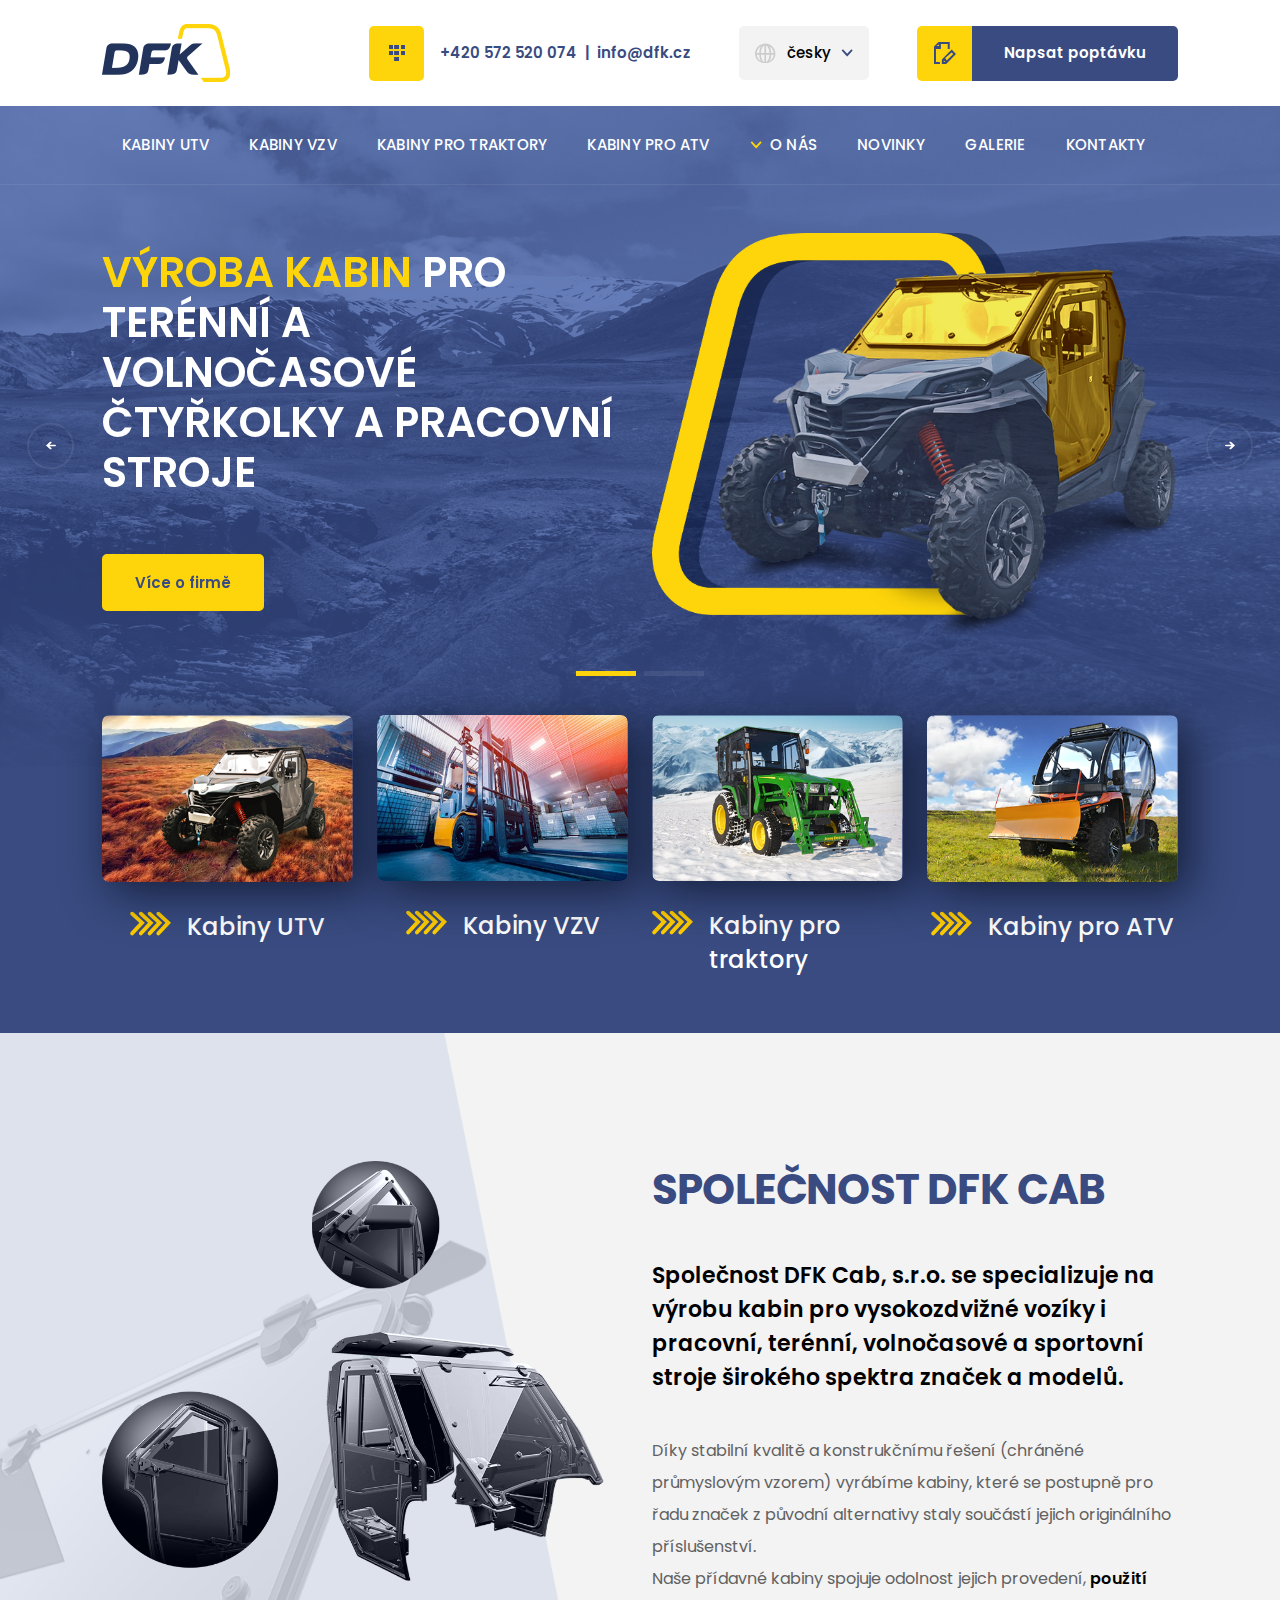
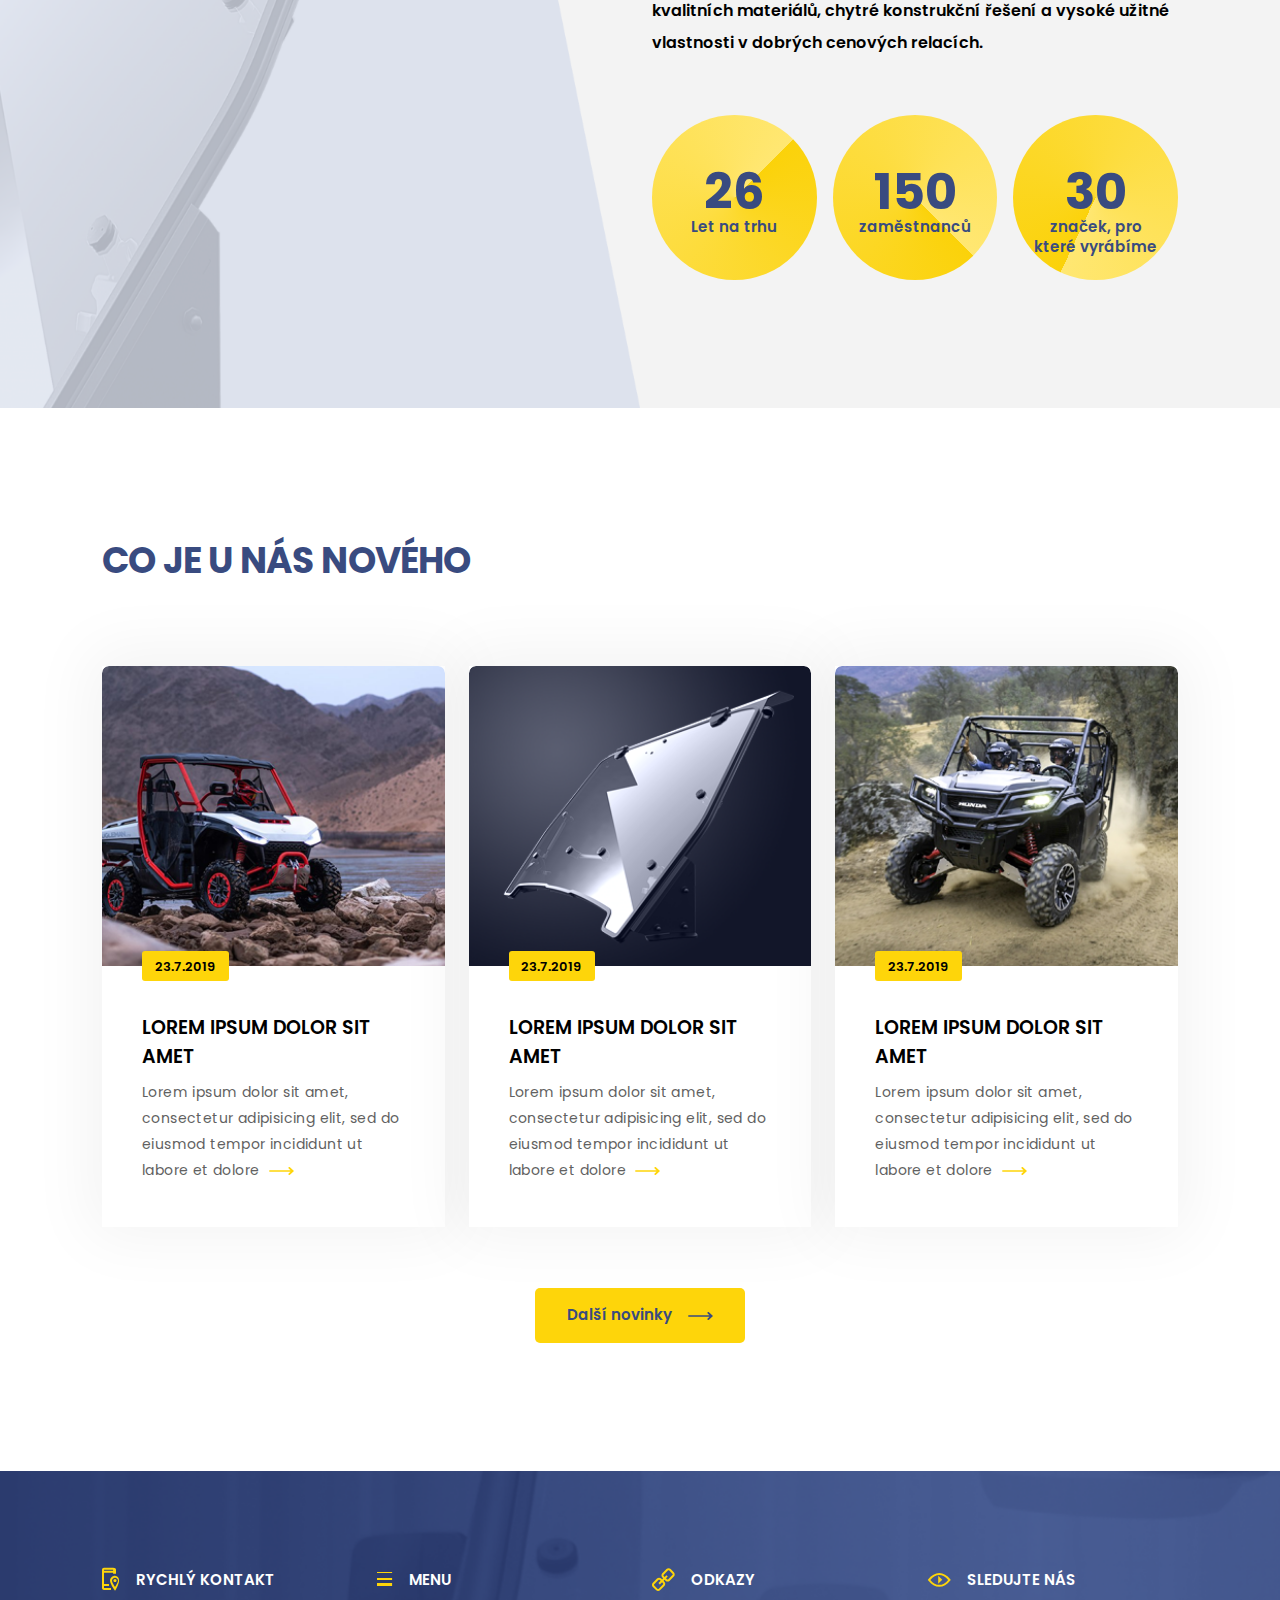
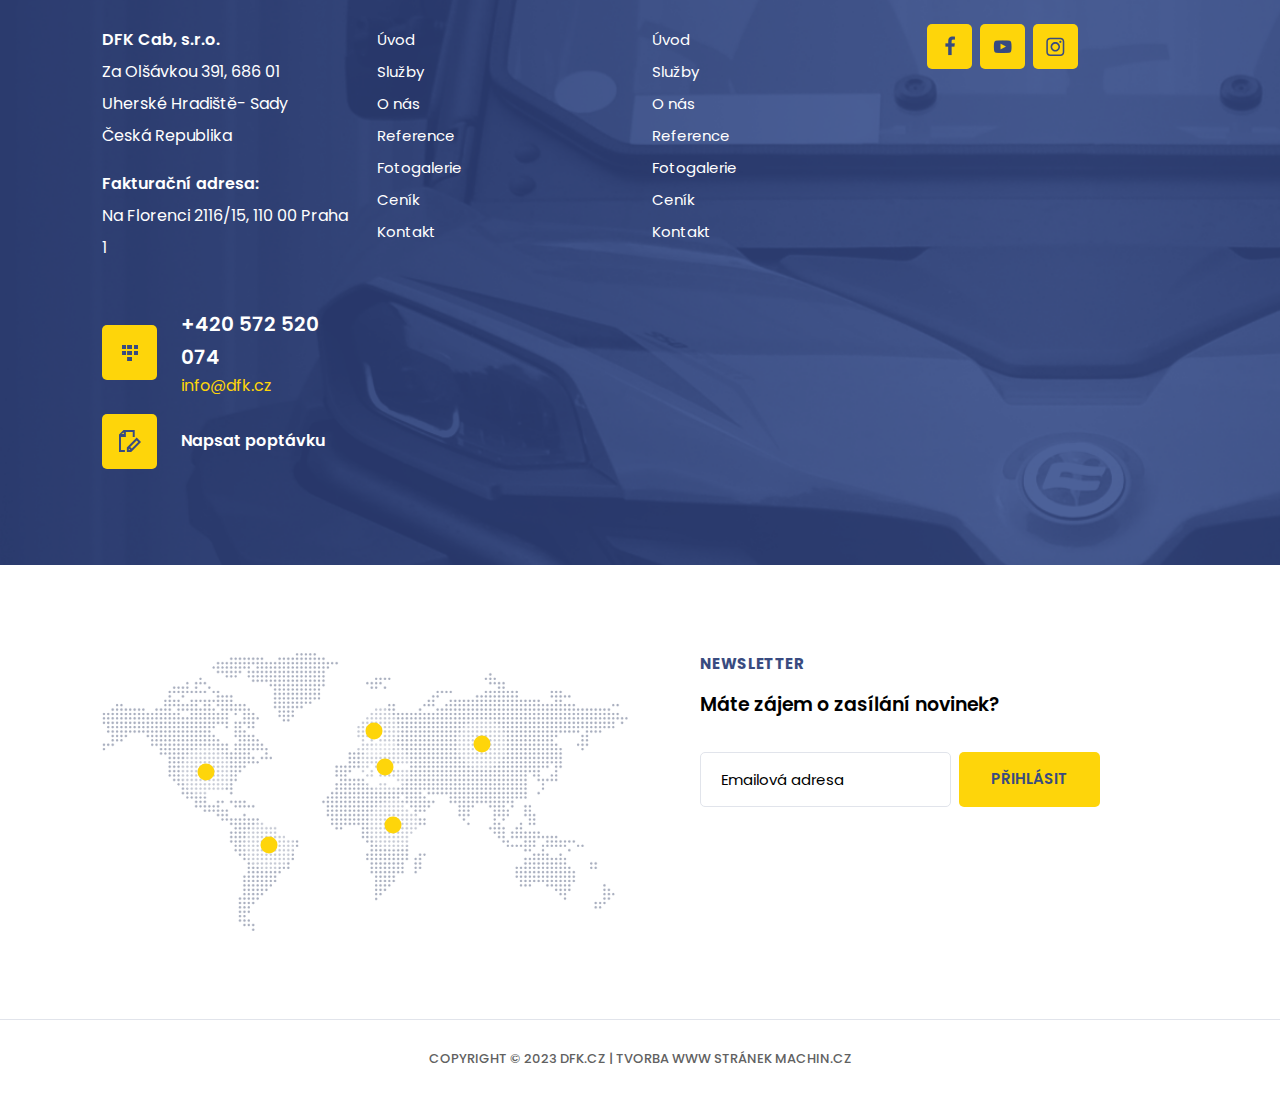
==== commit 7f0140c3: "theme ready to deploy" ====
--- a/index.html
+++ b/index.html
@@ -239,7 +239,7 @@
                 </div>    
             </div>
         </div>
-        <div class="banner-homepage-categories ">
+        <div class="banner-homepage-categories">
             <div class="container container-extended">
                 <div class="row">
                     <div class="col-12 col-md-6 col-xl-3">
@@ -310,8 +310,8 @@
     <div class="section-aboutus section-background position-relative">
         <span class="section-aboutus-background"></span>
         <div class="section-aboutus-inner section">
-            <div class="container scroll-hidden">
-                <div class="row scroll-animation">
+            <div class="container">
+                <div class="row">
                     <div class="col-12 col-lg-6 order-2 order-lg-1 d-none d-lg-block">
                         <img src="img/section-about-photo.png" alt="image" class="section-aboutus-image pe-xl-4">
                     </div>
@@ -328,7 +328,7 @@
                                 <div class="col-6 col-sm-6 col-xl-4">
                                     <div class="section-aboutus-counters-item">
                                         <p>
-                                            <span data-value="26">0</span>
+                                            <span>26</span>
                                             Let na trhu
                                         </p>
                                     </div>
@@ -336,7 +336,7 @@
                                 <div class="col-6 col-sm-6 col-xl-4">
                                     <div class="section-aboutus-counters-item">
                                         <p>
-                                            <span data-value="150">0</span>
+                                            <span>150</span>
                                             zaměstnanců
                                         </p>
                                     </div>
@@ -344,7 +344,7 @@
                                 <div class="col-6 col-sm-6 col-xl-4">
                                     <div class="section-aboutus-counters-item">
                                         <p>
-                                            <span data-value="30">0</span>
+                                            <span>30</span>
                                             značek, pro které vyrábíme
                                         </p>
                                     </div>
@@ -357,8 +357,8 @@
         </div>
     </div>
 
-    <div class="section-news section scroll-hidden">
-        <div class="container scroll-animation">
+    <div class="section-news section">
+        <div class="container">
             <div class="section-title">
                 <h2>Co je u nás nového</h2>
             </div>
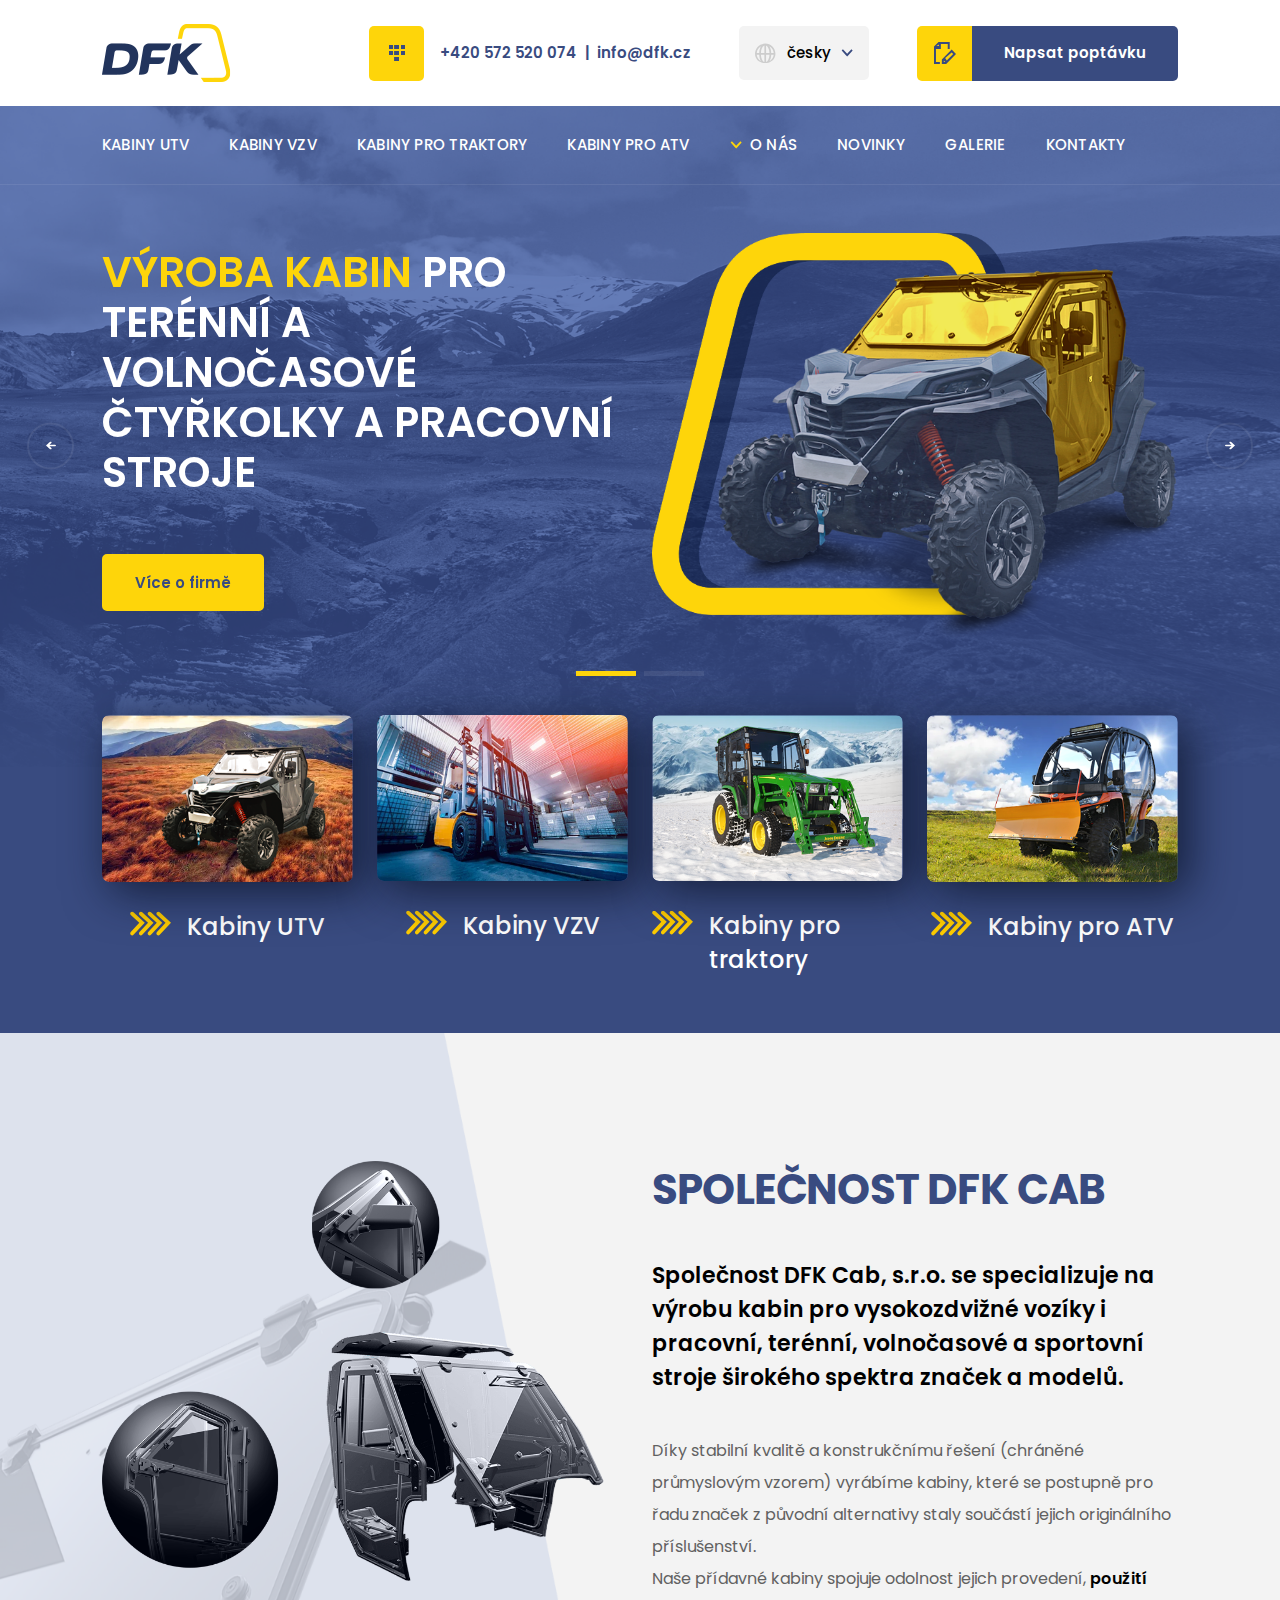
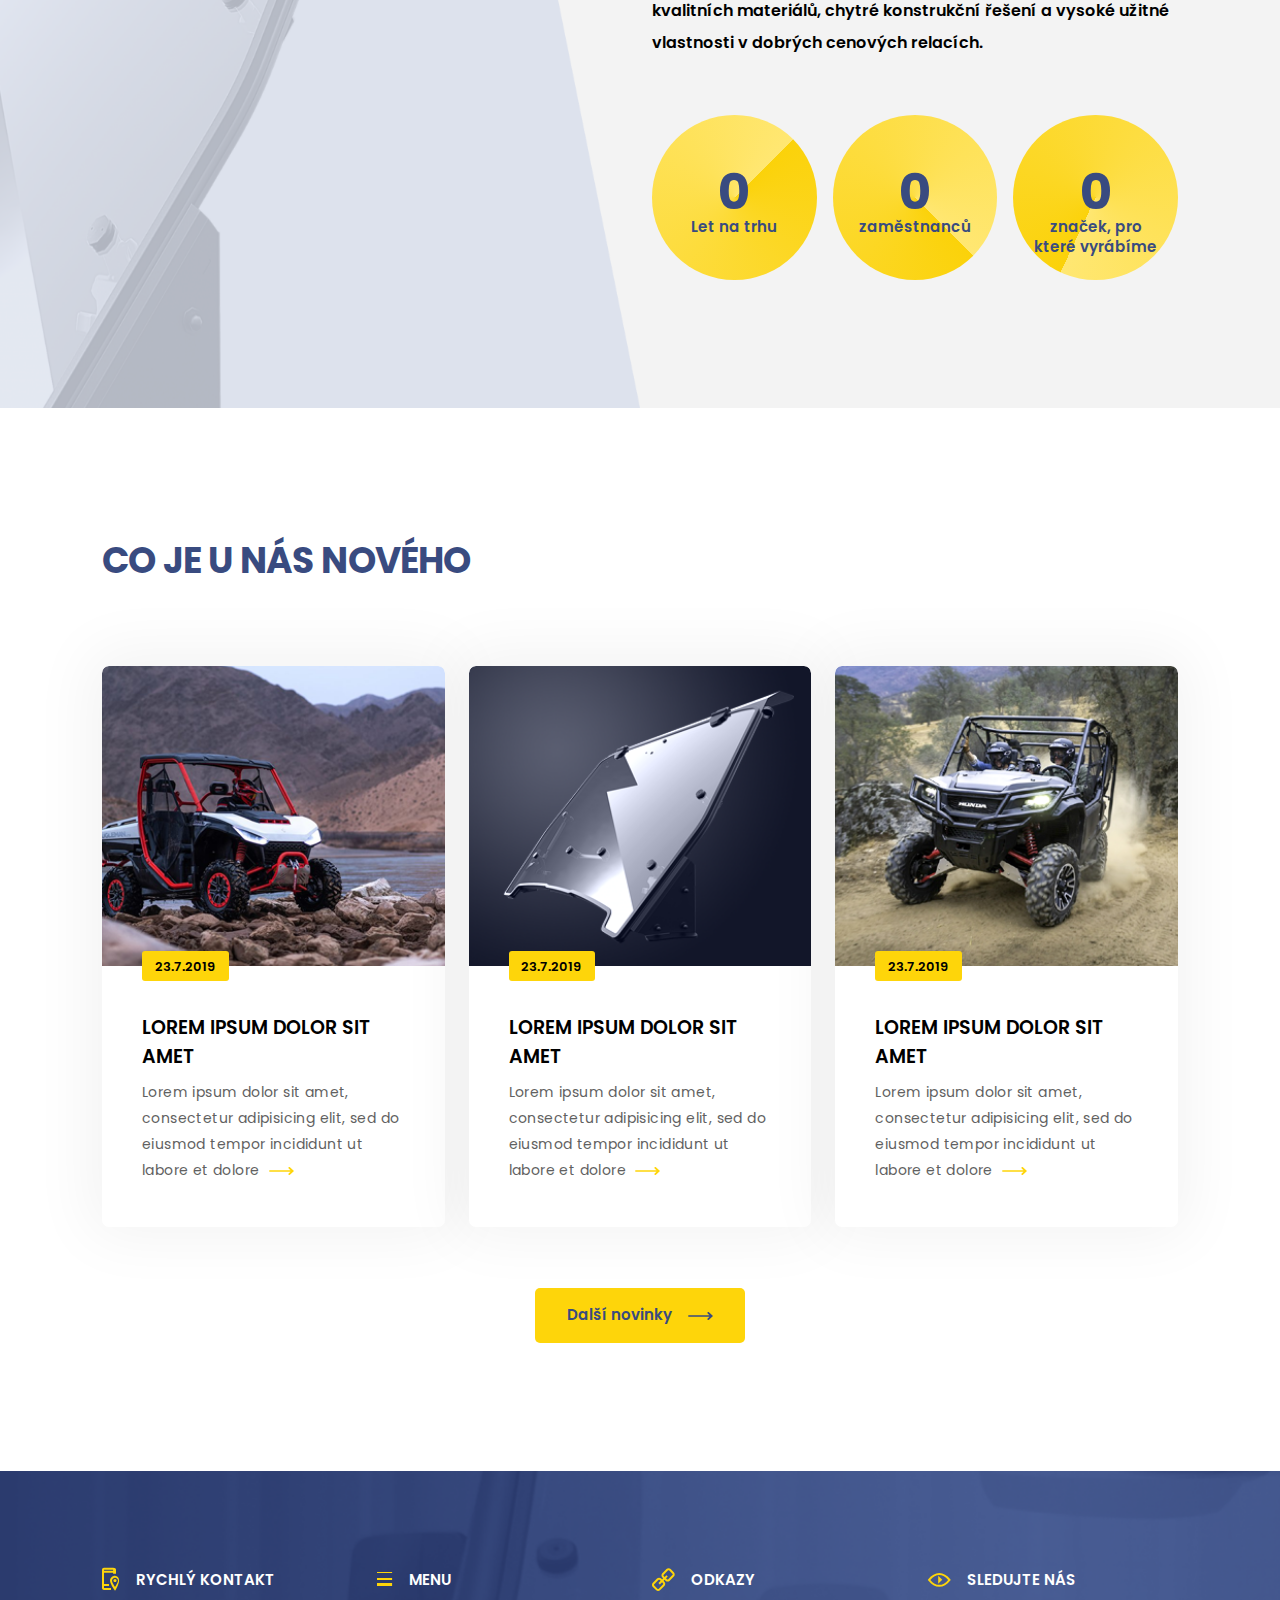
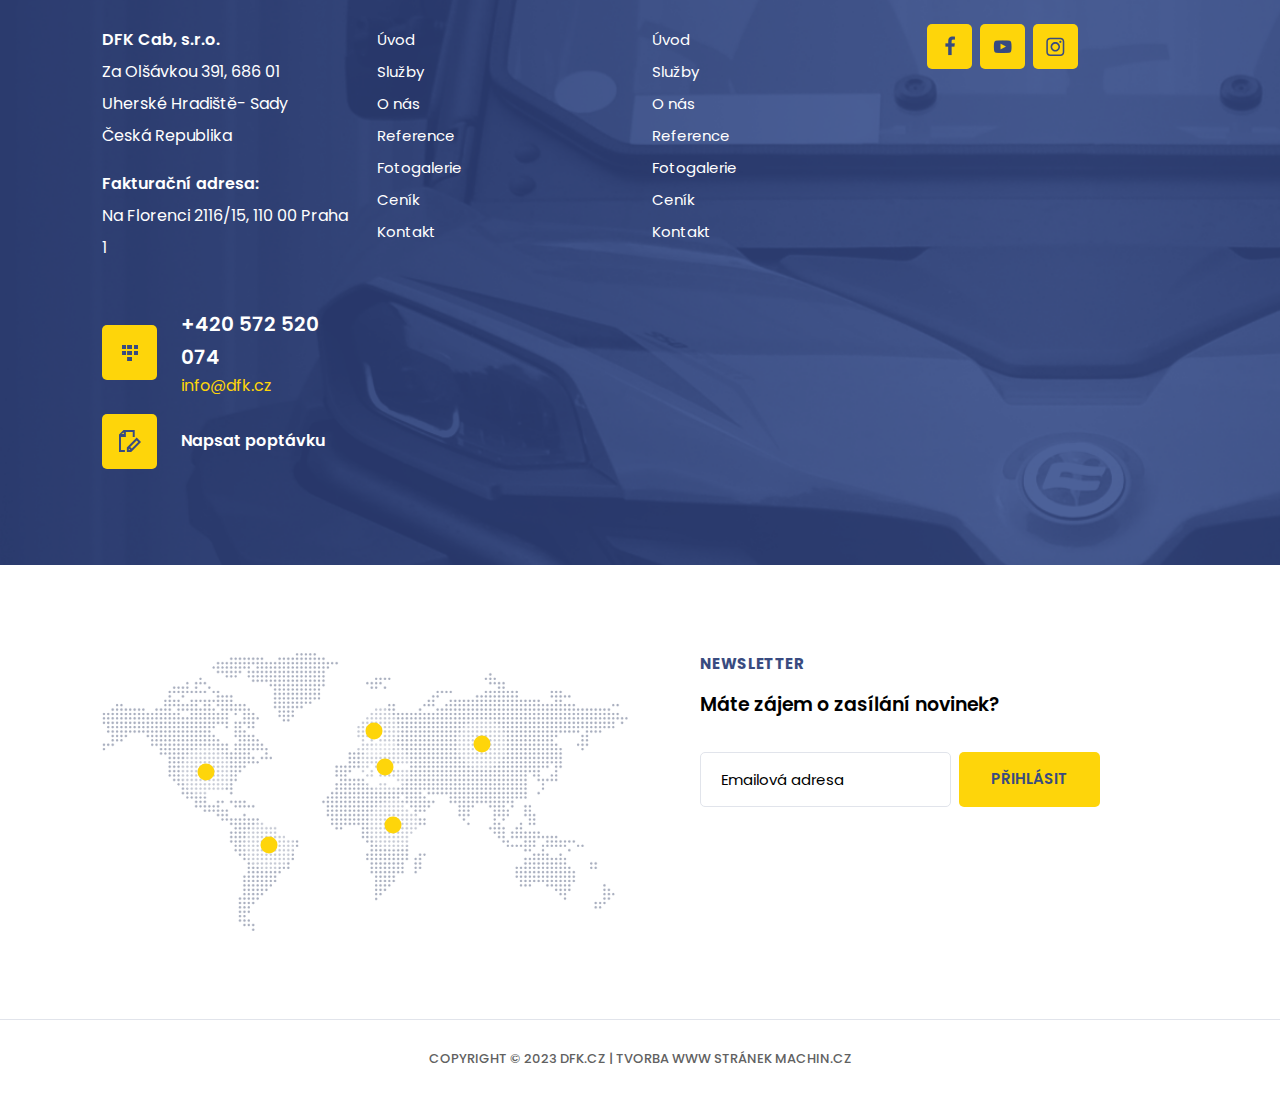
==== commit 2d9590a1: "after deploy edits" ====
--- a/index.html
+++ b/index.html
@@ -328,7 +328,7 @@
                                 <div class="col-6 col-sm-6 col-xl-4">
                                     <div class="section-aboutus-counters-item">
                                         <p>
-                                            <span>26</span>
+                                            <span data-value="26">0</span>
                                             Let na trhu
                                         </p>
                                     </div>
@@ -336,7 +336,7 @@
                                 <div class="col-6 col-sm-6 col-xl-4">
                                     <div class="section-aboutus-counters-item">
                                         <p>
-                                            <span>150</span>
+                                            <span data-value="150">0</span>
                                             zaměstnanců
                                         </p>
                                     </div>
@@ -344,7 +344,7 @@
                                 <div class="col-6 col-sm-6 col-xl-4">
                                     <div class="section-aboutus-counters-item">
                                         <p>
-                                            <span>30</span>
+                                            <span data-value="30">0</span>
                                             značek, pro které vyrábíme
                                         </p>
                                     </div>
--- a/scss/main.css
+++ b/scss/main.css
@@ -599,10 +599,14 @@
 }
 .banner-homepage-menu, .header-menu, .banner-subpage-menu {
   border-bottom: 1px solid var(--border-color-light);
-  padding: 1rem 0 0;
+}
+@media (max-width: 991px) {
+  .banner-homepage-menu, .header-menu, .banner-subpage-menu {
+    padding: 1.25rem 0 0;
+  }
 }
 .banner-homepage-menu .banner-menu-link > a, .header-menu .banner-menu-link > a, .banner-subpage-menu .banner-menu-link > a {
-  padding: 0.5rem 1.25rem 1.5rem 1.25rem;
+  padding: 1.5rem 1.25rem 1.5rem 1.25rem;
   letter-spacing: 0.015rem;
 }
 .banner-homepage-menu .banner-menu-link > a::after, .header-menu .banner-menu-link > a::after, .banner-subpage-menu .banner-menu-link > a::after {
@@ -632,6 +636,11 @@
   justify-content: center;
   align-items: center;
   flex-wrap: wrap;
+}
+@media (min-width: 991px) {
+  .banner-homepage-menu ul, .header-menu ul, .banner-subpage-menu ul {
+    margin: 0 -1.25rem;
+  }
 }
 .banner-homepage-menu ul li.dropdown-hover:hover .dropdown-hover-menu, .header-menu ul li.dropdown-hover:hover .dropdown-hover-menu, .banner-subpage-menu ul li.dropdown-hover:hover .dropdown-hover-menu {
   display: block !important;
@@ -920,6 +929,11 @@
   flex-direction: column;
   justify-content: center;
 }
+@media (max-width: 1601px) {
+  .banner-subpage-main {
+    min-height: 350px;
+  }
+}
 @media (max-width: 768px) {
   .banner-subpage-main {
     min-height: 300px;
@@ -1143,6 +1157,7 @@
   height: calc(100% - 0.8rem);
   margin-bottom: 0.8rem;
   box-shadow: -0.776px -2.898px 61.32px 11.68px rgba(0, 0, 0, 0.05);
+  border-radius: var(--border-radius);
 }
 .section-news-item-date {
   position: absolute;
@@ -1154,18 +1169,37 @@
   font-size: 13px;
   font-weight: 600;
   border-radius: 3px;
+  width: fit-content;
+  width: -moz-fit-content;
 }
 @media (max-width: 576px) {
   .section-news-item-date {
     left: 1.75rem;
   }
 }
+.section-news-item-noImage .section-news-item-date {
+  bottom: unset;
+  top: 2.5rem;
+}
+@media (max-width: 576px) {
+  .section-news-item-noImage .section-news-item-date {
+    top: 1.75rem;
+  }
+}
 .section-news-item-body {
   padding: 3rem 2.5rem 2.75rem;
 }
 @media (max-width: 576px) {
   .section-news-item-body {
     padding: 2.5rem 1.75rem 2.5rem;
+  }
+}
+.section-news-item-noImage .section-news-item-body {
+  padding: 6rem 2.5rem 2.75rem;
+}
+@media (max-width: 576px) {
+  .section-news-item-noImage .section-news-item-body {
+    padding: 5rem 1.75rem 2.5rem;
   }
 }
 .section-news-item-image {
@@ -2190,6 +2224,7 @@
   height: 231px;
   -o-object-fit: scale-down;
      object-fit: scale-down;
+  border-radius: var(--border-radius);
 }
 .products-catalog-item-name {
   color: var(--primary-color);
@@ -2208,6 +2243,8 @@
 
 .product-detail-imagebox {
   margin-bottom: 0.94rem;
+  background-color: var(--section-color);
+  border-radius: var(--border-radius);
 }
 .product-detail-imagebox img {
   width: 100%;
@@ -2391,7 +2428,7 @@
   width: 100%;
   filter: grayscale(1);
 }
-@media (max-width: 1601px) {
+@media (max-width: 1200px) {
   .contacts-map {
     position: unset;
     margin-top: 2.5rem;
@@ -2416,6 +2453,17 @@
     margin-bottom: 2rem;
   }
 }
+.contacts-item-flex {
+  display: flex;
+  flex-direction: column;
+  justify-content: space-between;
+  height: calc(100% - 3.5rem);
+}
+@media (max-width: 768px) {
+  .contacts-item-flex {
+    height: calc(100% - 2rem);
+  }
+}
 .contacts-item-header {
   margin-bottom: 2rem;
 }
@@ -2427,6 +2475,9 @@
 }
 .contacts-item-image img {
   width: 180px;
+  -o-object-fit: cover;
+     object-fit: cover;
+  background-color: var(--section-color2);
   aspect-ratio: 1/1;
   border-radius: var(--border-radius);
 }
@@ -2436,6 +2487,11 @@
 .contacts-item-smalltext p {
   font-size: 14px;
   line-height: 26px;
+}
+@media (min-width: 1200px) {
+  .contacts-item-smalltext p {
+    max-width: 90%;
+  }
 }
 .contacts-item-contacts {
   margin-top: 1.25rem;
@@ -2823,4 +2879,56 @@
   .container-extended {
     max-width: 1680px;
   }
-}/*# sourceMappingURL=main.css.map */+}/*# sourceMappingURL=main.css.map */ght-color2);
+  text-decoration: none;
+}
+
+.footer-socials ul {
+  list-style: none;
+  display: flex;
+  flex-wrap: wrap;
+  padding: 0;
+  margin: 0;
+}
+
+.footer-socials ul li:not(:last-of-type) {
+  margin-right: .5rem;
+}
+
+.footer-socials svg path {
+  fill: var(--highlight-color);
+}
+
+.footer-socials a {
+  background-color: var(--highlight-color2);
+  width: 45px;
+  height: 45px;
+  border-radius: var(--button-radius);
+  transition: 0.15s;
+  display: flex;
+  justify-content: center;
+  align-items: center;
+}
+
+.footer-socials a:hover {
+  background-color: var(--secondary-color);
+}
+
+@media (min-width: 1601px) {
+  .container {
+    max-width: 1440px;
+    padding-left: 15px;
+    padding-right: 15px;
+  }
+  .container-extended {
+    max-width: 1540px;
+    padding-left: 15px;
+    padding-right: 15px;
+  }
+}
+
+@media (min-width: 1800px) {
+  .container-extended {
+    max-width: 1680px;
+  }
+}
